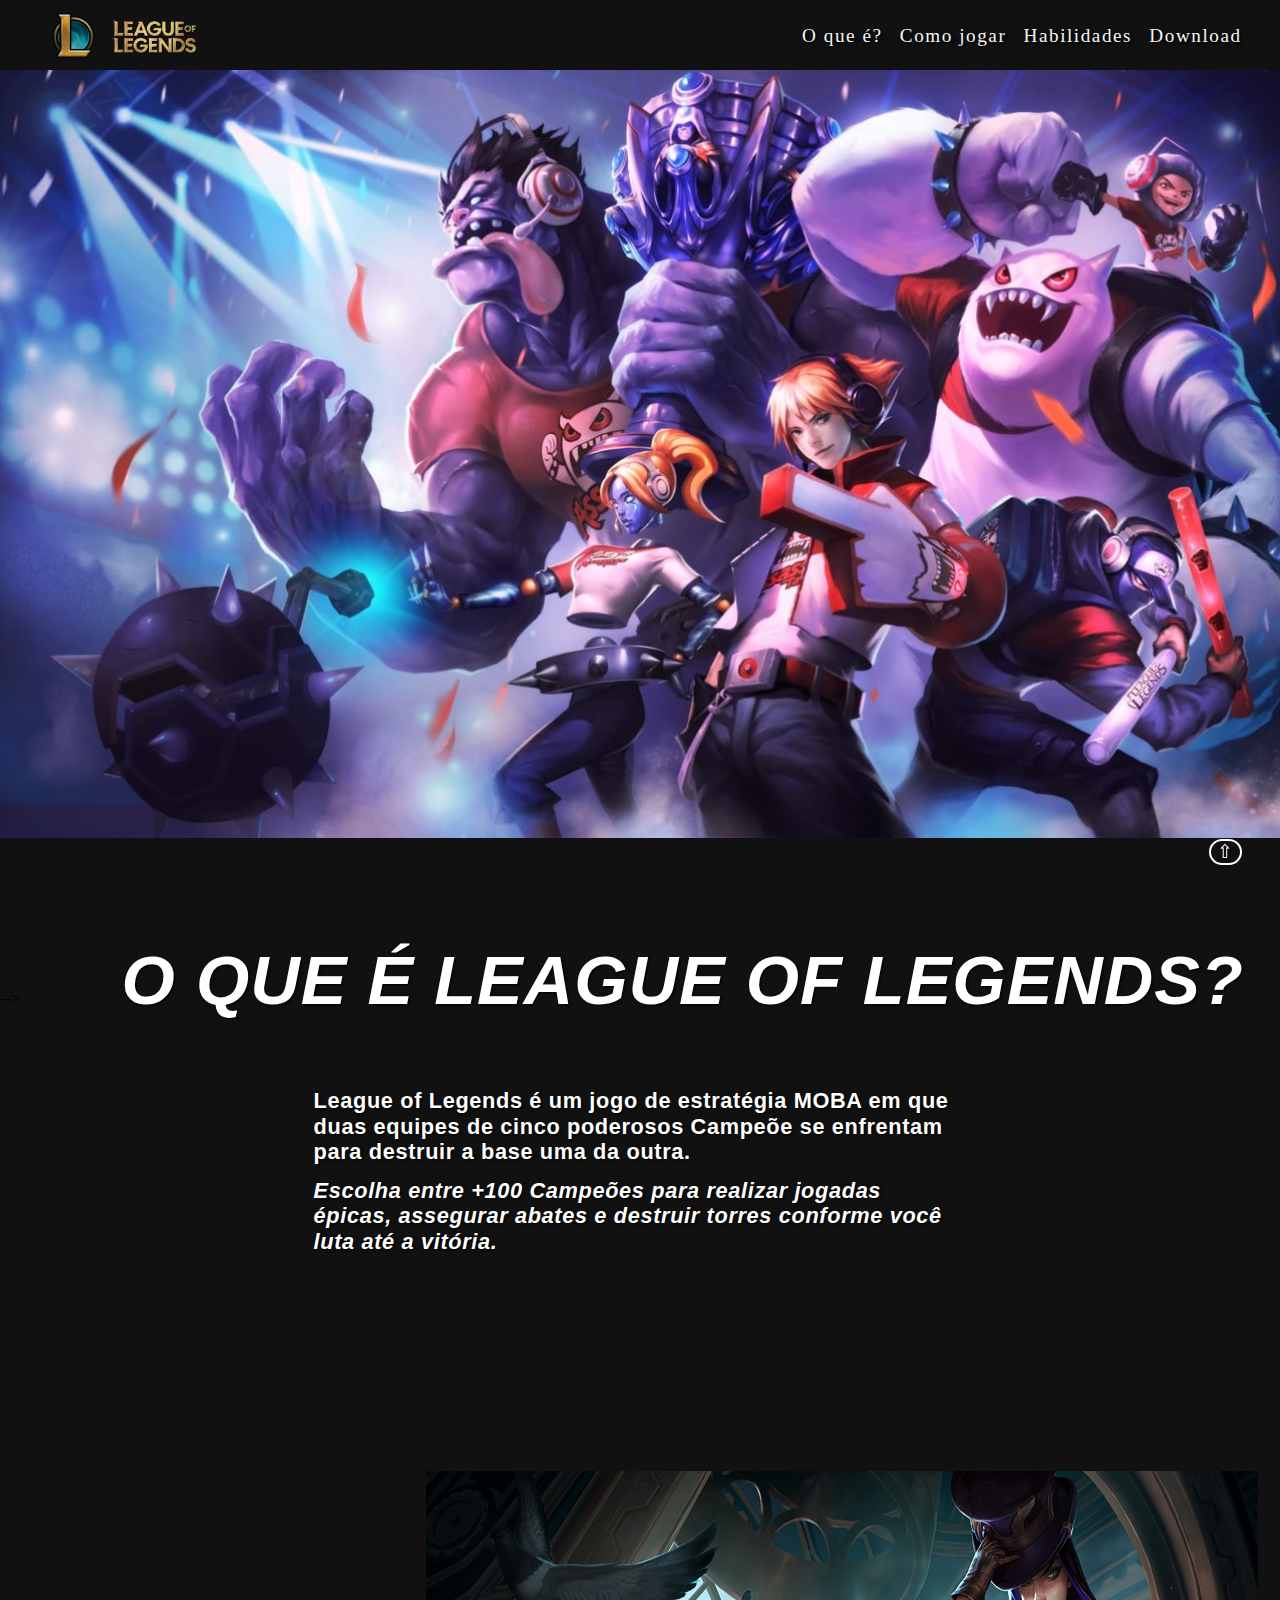
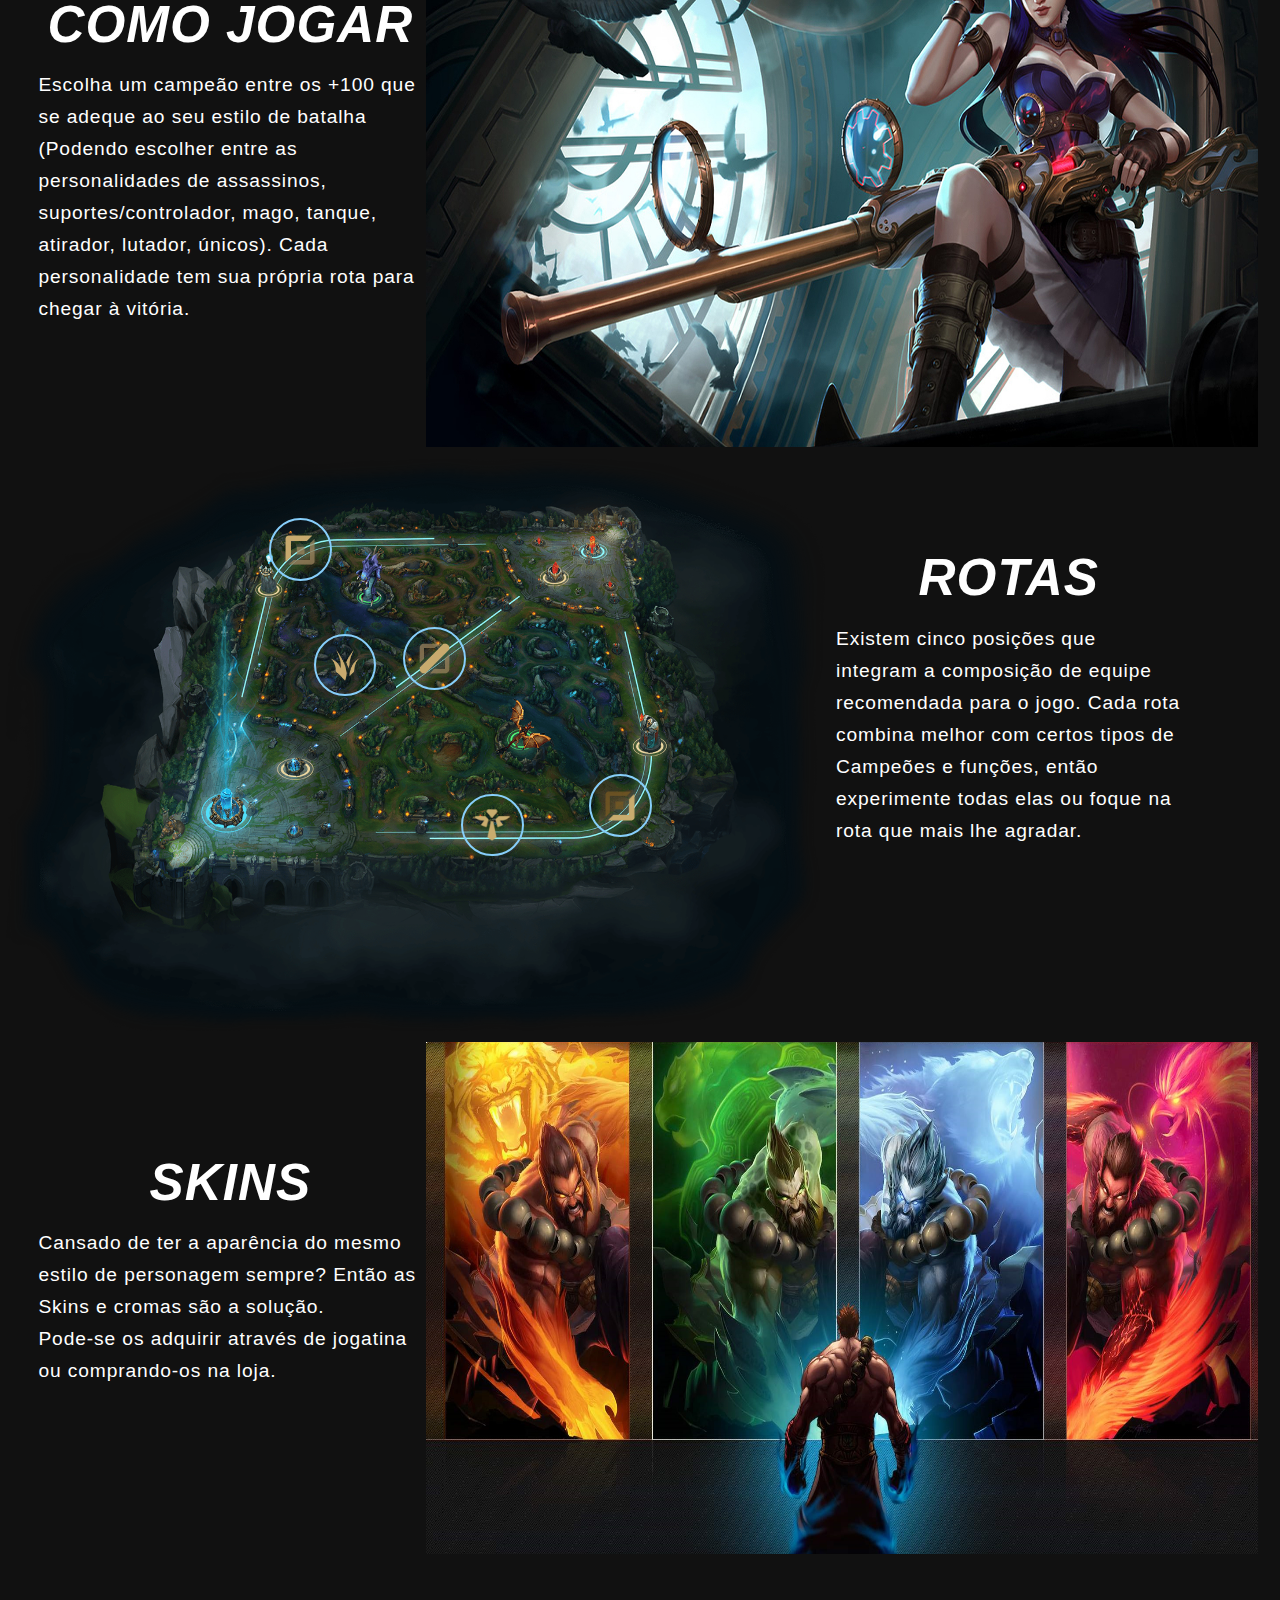
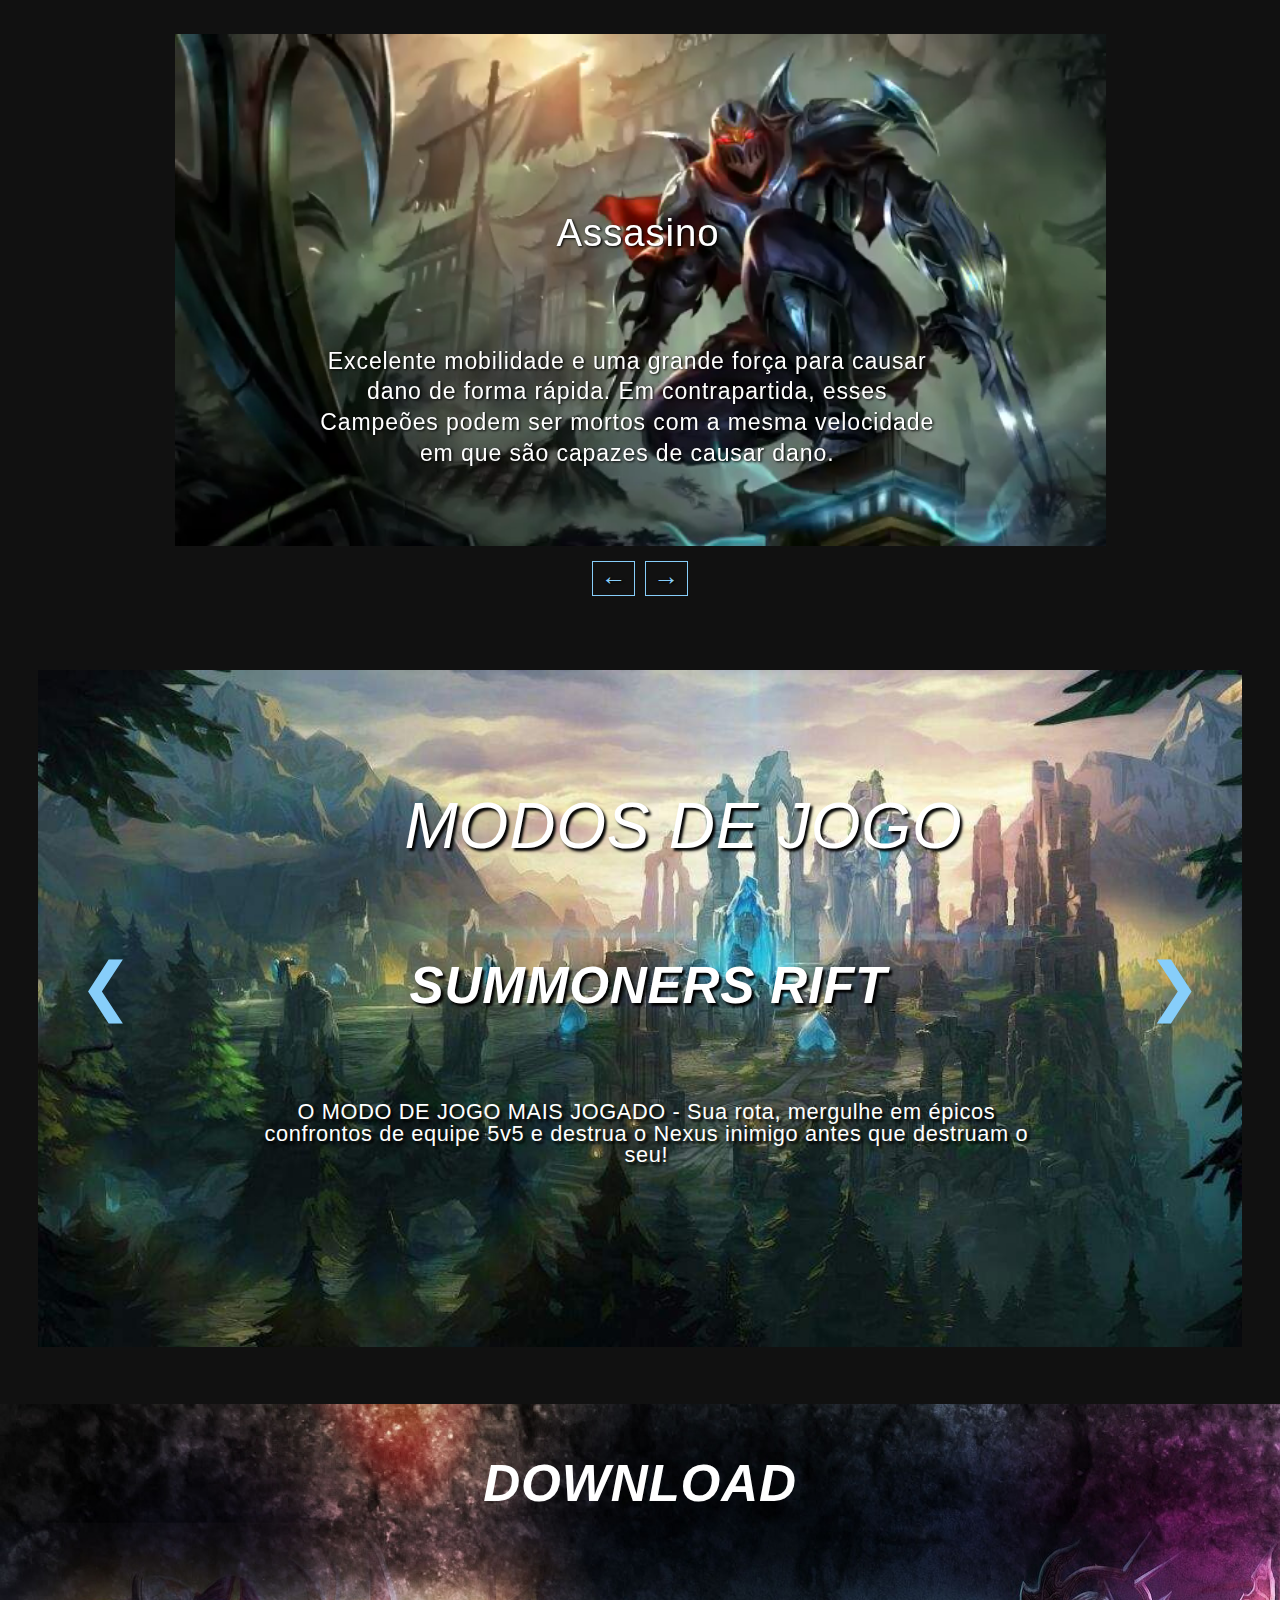
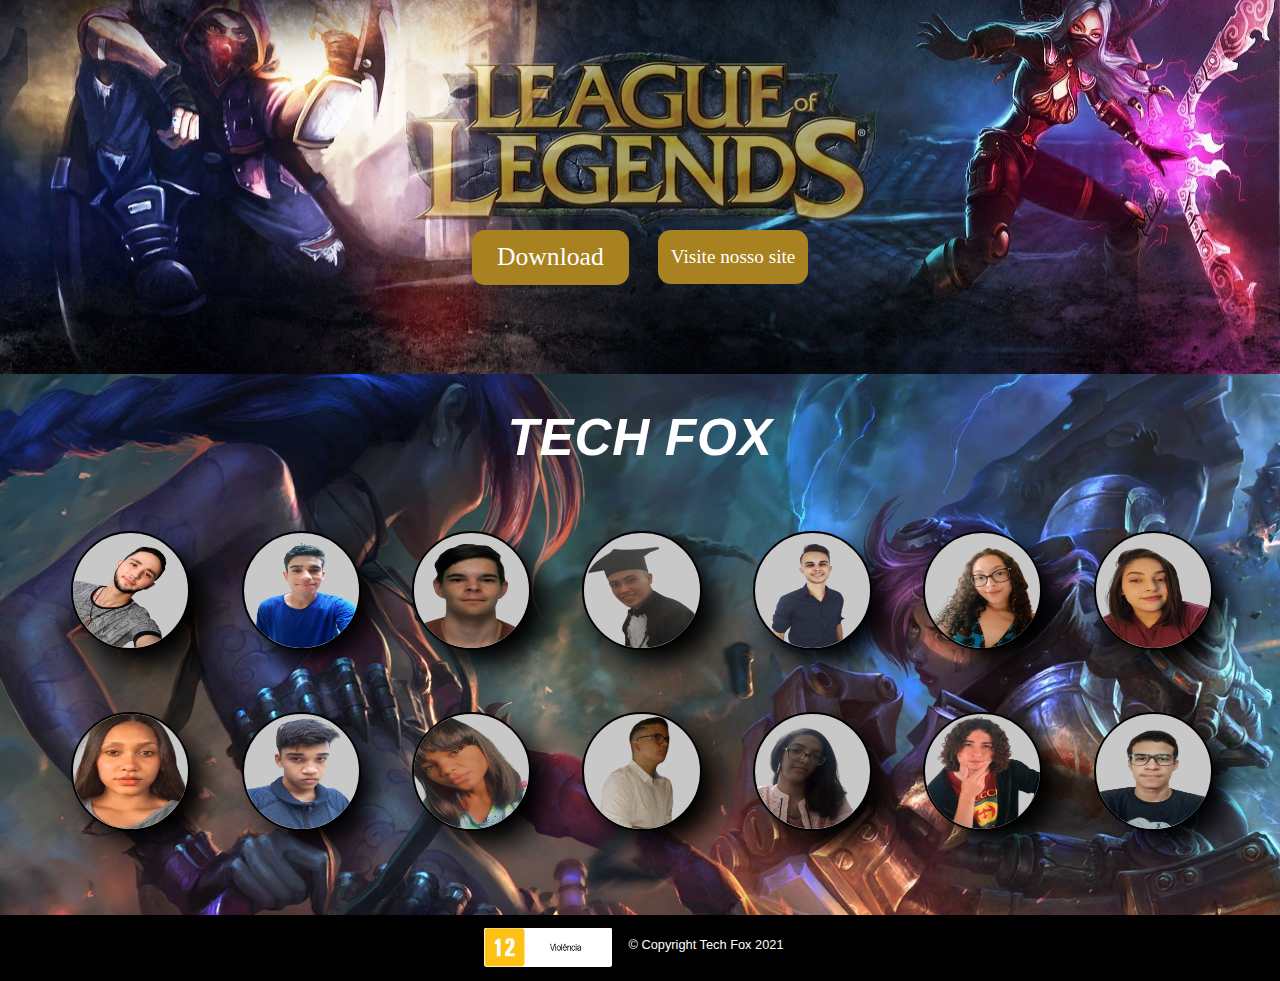
==== index.html @ 2f10bce8 "LP final" ====
<!DOCTYPE html>
<html lang="pt-Br">
<head>
    <meta charset="UTF-8">
    <meta http-equiv="X-UA-Compatible" content="IE=edge">
    <meta name="viewport" content="width=device-width, initial-scale=1.0">
    <link rel="stylesheet" type="text/css" href="css/reset.css">
    <link rel="stylesheet" type="text/css" href="css/cabecalho.css">
    <link rel="stylesheet" type="text/css" href="css/home.css">
    <link rel="stylesheet" type="text/css" href="css/oQue.css">
    <link rel="stylesheet" type="text/css" href="css/comoJogar.css">
    <link rel="stylesheet" type="text/css" href="css/download.css">
    <link rel="stylesheet" type="text/css" href="css/rodape.css">
    <link rel="stylesheet" type="text/css" href="css/modosJogo.css">
    <link rel="stylesheet" type="text/css" href="css/style.css">
    <link rel="icon" href="img/logo.jpg" type="image/x-icon"/>
    <title>Tech Fox</title>
</head>
<body><!---->
    <header>
        <div id="cabecalho">
            <div style="display: flex; align-items: center;">
                <img src="img/logo.jpg" alt="logo">
                <h1 id="logo"><img class="logoLOW" src="img/LOW.png"></h1>
            </div>
            <div class="menu-toggle">
                <div class="one"></div>
                <div class="two"></div>
                <div class="three"></div>
            </div>
            <ul class="home-menu">
                <li><a href="#home">⇧</a></li>
            </ul>   
            <nav class="barraNavegar">
                <ul>
                    <li><a href="#oQueE">O que é?</a></li>
                    <li><a href="#comoJogar">Como jogar</a></li>
                    <li><a href="#habilidades">Habilidades</a></li>
                    <li><a href="#download">Download</a></li>
                    
                </ul>
            </nav>
        </div>
    </header>
    <main>
        <section id="home">
            <img src="img/planodefundo.jpg" alt="imagem de fundo">
        </section> 
        <section id="oQueE">
          <!---->  <div>
                 <video autoplay="true" loop muted="muted" class="video">
                    <source src="video/video-fundo.mp4" type="video/mp4">
                </video>
            </div> -->
            <div class="sinopse">
                <h1>O que é League of Legends?</h1>
            <p>League of Legends é um jogo de estratégia MOBA em que duas equipes de cinco poderosos Campeõe se enfrentam para destruir a base uma da outra.</p>
            <p class="italico">Escolha entre  +100 Campeões para realizar jogadas épicas, assegurar abates e destruir torres conforme você luta até a vitória.</p>
            </div>
        </section>
        <section id="comoJogar">
            <div class="comoJogar">
                <h2 >Como Jogar</h2>
                <p>Escolha um campeão entre os +100 que se adeque ao seu estilo de batalha (Podendo escolher entre as personalidades de assassinos, 
                    suportes/controlador, mago, tanque, atirador, lutador, únicos). Cada personalidade tem sua própria rota para chegar à vitória.
                </p>
                
            </div>
            <img src="img/como-jogar.jpg" alt="imagem de como jogar" class="images-comoJogar">
            <div id="rotas">
                <img src="img/modos-de-jogo.png" alt="imagem dos modos de jogo" class="image-rota">
                <div class="rotas-conteudo">
                    <h2 class="rotas-titulo" style="padding: 1vw 0 0 0;">Rotas</h2>
                    <p class="rotas-texto">Existem cinco posições que integram a composição de equipe recomendada para o jogo. Cada rota combina melhor com certos 
                        tipos de Campeões e funções, então experimente todas elas ou foque na rota que mais lhe agradar.
                    </p>
                </div>
                
                <img src="img/rota-superior.png" alt="" class="rotas-troca" id="rota-superior" cliked>
                <img src="img/rota-inferior.png" alt="" class="rotas-troca" id="rota-inferior">
                <img src="img/rota-meio.png" alt="" class="rotas-troca" id="rota-meio">
                <img src="img/rota-suporte.png" alt="" class="rotas-troca" id="rota-suporte">
                <img src="img/rota-selva.png" alt="" class="rotas-troca" id="rota-selva">
            </div>
            <div id="skins-text" class="skins">
                <h2 style="padding: 0vw 0 0 0;">Skins</h2>
                <p>Cansado de ter a aparência do mesmo estilo de personagem sempre? Então as Skins e cromas são a solução.
                    <br>Pode-se os adquirir através de jogatina ou comprando-os na loja.</p>
            </div>
            <img src="img/skins.jpg" alt="Imagens de skins" class="images-skins">
        </section>
        <section id="habilidades">
            <video autoplay="true" loop src="video/assassino.mp4" muted="muted" id="video-classe" class="video-habilidades"></video>
            <div>
                <button class="button-habilidades" id="left arrow" >←</button> 
                <button class="button-habilidades" id="right arrow">→</button>
            </div>
            <h2 class="titulo-habilidades"></h2>
            <p class="texto"></p>
        </section> 
        <section id="modos-jogo">
            <div><img src="/img/summoners-rift.jpeg" alt="imagem fundo modos" class="imagens-modos"></div>

            <h2 class="titulo-modos">Modos de Jogo</h2>
            
            <h3  class="titulo-secundário" >SUMMONERS RIFT</h3>
            <p class="texto-modos">O MODO DE JOGO MAIS JOGADO - Sua rota, mergulhe em épicos confrontos de equipe 5v5 e destrua o Nexus inimigo antes que destruam o seu!</p>

            <button class="button-modos" id="left">❮</button> 
            <button class="button-modos" id="right">❯</button>
    

        </section>
        <section id="download">
                <h2 class="download-titulo">Download</h2>
                <a href="https://lol.secure.dyn.riotcdn.net/channels/public/x/installer/current/live.br.exe" download><input type="button" value="Download" class="botao-download"></a>
                <input type="button" value="Visite nosso site" class="botao-site" onclick="redirecionarParaTF()">
                <span class="span"></span>
                
        </section>
    </main>
    <footer>
        <div id="tech-fox">
            <h2 class="titulo-equipe">Tech Fox</h2>
            
            <div class="tooltip">
            	<img src="img/Anelmar.png" alt="Imagem do Anelmar" class="equipe">
  		<span class="tooltiptext">Anelmar Junior <br> <a class="LinkPerfil" target="_blank" href="https://www.linkedin.com/in/anelmar-junior-0770a4175"> Linkedin </a> </span>
	    </div>
            
            <div class="tooltip"> 
            	<img src="img/Augusto.png" alt="Imagem do Augusto" class="equipe">
  		<span class="tooltiptext">Augusto Santos <br> <a class="LinkPerfil" target="_blank" href="https://www.linkedin.com/in/augusto-santos-barbosa-maciel-599361225"> Linkedin </a> </span>
            </div>
      
            <div class="tooltip"> 
            	<img src="img/Diego.png" alt="Imagem do Diego" class="equipe">
  		        <span class="tooltiptext">Diego S. <br> <a class="LinkPerfil" target="_blank" href="https://www.linkedin.com/in/diego-s-1309161b4/"> Linkedin </a>
</span>
	    </div>      
      
            <div class="tooltip"> 
            	<img src="img/Gabriel-S.png" alt="Imagem do Gabriel S." class="equipe">
  		<span class="tooltiptext">Gabriel S. <br> <a class="LinkPerfil" target="_blank" href="https://www.linkedin.com/in/gabriel-santa-b%C3%A1rbara"> Linkedin </a>
</span>
	    </div>      
      
            <div class="tooltip"> 
            	<img src="img/Gabriel-Vanz.png" alt="Imagem do Gabriel Vanz" class="equipe">
  		<span class="tooltiptext">Gabriel Vanz <br> <a class="LinkPerfil" target="_blank" href="https://www.linkedin.com/in/gabrielvanz/"> Linkedin </a>
</span>
	    </div>      
      
            <div class="tooltip"> 
            	<img src="img/Gabriele.png" alt="Imagem da Gabriele" class="equipe">
  		<span class="tooltiptext">Gabriele Sá <br> <a class="LinkPerfil" target="_blank"  href="https://www.linkedin.com/in/gabriele-s%C3%A1"> Linkedin </a>
</span>
	    </div>      
      
            <div class="tooltip"> 
            	<img src="img/Giovanna.png" alt="Imagem da Giovana" class="equipe">
  		<span class="tooltiptext">Giovanna Alyssa <br> <a class="LinkPerfil" target="_blank"  href="https://www.linkedin.com/in/giovanna-alyssa-a12607179"> Linkedin </a>
</span>
	    </div>      
      
            <div class="tooltip"> 
            	<img src="img/Luiza.png" alt="Imagem da Luiza" class="equipe">
  		<span class="tooltiptext">Luiza Cardoso <br> <a class="LinkPerfil" target="_blank"  href="https://www.linkedin.com/in/luiza-cardoso-866336226"> Linkedin </a>
</span>
	    </div>      
                  
            <div class="tooltip"> 
            	<img src="img/Marllon.png" alt="Imagem do Marllon" class="equipe">
  		<span class="tooltiptext">Marllon Santos <br> <a class="LinkPerfil" target="_blank"  href="https://www.linkedin.com/mwlite/in/marllon-santos-328871220"> Linkedin </a>
</span>
	    </div>      
                              
            <div class="tooltip"> 
            	<img src="img/Stéfany.png" alt="Imagem da Stéfany" class="equipe">
  		<span class="tooltiptext">Stefany Jesus <br> <a class="LinkPerfil" target="_blank"  href="https://www.linkedin.com/in/stefany-jesus-858876185"> Linkedin </a>
</span>
	    </div>      
                  
            <div class="tooltip"> 
            	<img src="img/Tiago.png" alt="Imagem do Tiago" class="equipe">
  		<span class="tooltiptext">Tiago Henrick <br> <a class="LinkPerfil" target="_blank"  href="http://www.linkedin.com/in/thiago-silva-henrick"> Linkedin </a>
</span>
	    </div>      
                  
            <div class="tooltip"> 
            	<img src="img/Vitória.png" alt="Imagem da Vitória" class="equipe">
  		<span class="tooltiptext">Vitória Barbosa <br> <a class="LinkPerfil" target="_blank"  href="https://www.linkedin.com/in/vitoriabarbosaa"> Linkedin </a>
</span>
	    </div>      
                  
            <div class="tooltip"> 
            	<img src="img/Wendel.png" alt="Imagem do Wendel" class="equipe">
  		<span class="tooltiptext">Wendel Henrique <br> <a class="LinkPerfil" target="_blank"  href="https://www.linkedin.com/in/wendelhenriquewhp/"> Linkedin </a>
</span>
	    </div>      
                  
            <div class="tooltip"> 
            	<img src="img/Yuri.png" alt="Imagem do Yuri" class="equipe">
  		<span class="tooltiptext">Yuri Andre <br> <a class="LinkPerfil" target="_blank"  href="https://www.linkedin.com/in/yuriandrre"> Linkedin </a>
</span>
	    </div>      

        </div>     
        <div class="footer">
            <img src="img/idade-permitida.png" alt="classifição etária do jogo">
            <p class="copyright">&copy; Copyright Tech Fox 2021</p>
        </div>
    </footer>
    <script src="js/script.js"></script>
    <script src="js/menu.js"></script>
    <script src="js/rotas.js"></script>
    <script src="js/modos.js"></script>
    <script src="js/dowload.js"></script>
    <script src="js/scroll.js"></script> 
</body>
</html>
---- css/cabecalho.css ----
#cabecalho {
    background: #111111;
    opacity: 100%;
    width: 100%;
    height: 5.5vw;
    display: flex;
    align-items: center;
    justify-content: space-between;
    padding: 0em 4vw;
    position: fixed;
    z-index: 1000;
    font-family: 'Trebuchet MS', 'Lucida Sans Unicode', 'Lucida Grande', 'Lucida Sans', Arial, sans-serif;
}

img {
    width: 3.5vw;
}

#logo {
    margin-left: 1.1vw;
    font-size: 1vw;
    
}

.barraNavegar li {
    display: inline-block;
    height: 100%;
    margin: 0 1vw 0 0;
    text-shadow: black 0.15vw 0.15vw 0.25vw;
    position: relative;
    right: 6vw;
}

.barraNavegar a {
    font-family:fantasy;
    font-size: 1.5vw;
    letter-spacing: 0.12vw;
    text-decoration: none;
    color: whitesmoke;
    display: inline-block;
}

.barraNavegar a:hover {
    color: #444444; 
}
---- css/home.css ----
#home {
    width: 100%;
    height: 60vw;
    position: relative;
    padding: 5.5vw 0 0 0;
}

#home img {
    width: 100%;
    height: 100%;
    object-fit: cover;
}

.logoLOW {
    width: 7vw;
    margin: 8% 0 0 0%;
}

/*Botão de menu home para ir para o inicio da página*/

.home-menu {
    text-decoration: none;
    
    text-shadow: black 0.15vw 0.15vw 0.25vw;
    position: fixed;
    top: 93.5vh;
    right: 3vw;
    z-index: 1000;
    font-family:fantasy;
}

.home-menu a {
    font-family:fantasy;
    text-decoration: none;
    font-size: 1.5vw;
    color: #ffffff;
    border: 0.2vw solid white;
    padding: 0 0.5vw 0.1vw 0.5vw;
    border-radius: 30vw;
}

.home-menu a:hover {
    color: goldenrod;
    border-color: goldenrod;
}
---- css/oQue.css ----
#oQueE {
    width: 100%;
    height: 49.423vw;
    background: #111111;
}

#oQueE h1 {
    font-size: 5.35vw;
    letter-spacing: 0.08vw;
    font-family: 'Trebuchet MS', 'Lucida Sans Unicode', 'Lucida Grande', 'Lucida Sans', Arial, sans-serif;
    font-weight: 800;
    font-style: italic;
    text-transform: uppercase;
    color: #FFFFFF;
    text-shadow: 0.1vw 0.1vw 0.2vw black;
    opacity: 100%;
    position: absolute;
    top: 74vw;
    left: 9.5vw;
}

#oQueE p {
    font-family: Spiegel, "Arial Narrow", Arial, sans-serif;
    font-size: 1.7vw;
    width: 50%;
    margin:0% auto 0% auto;
    opacity: 100%;
    font-weight: 800;
    letter-spacing: 0.05vw;
    text-size-adjust: 100%;
    color: #FFFFFF;
    line-height: 2vw;
    position: absolute;
    top: 85vw;
    left: 24.5vw;
}

#oQueE .italico {
    font-style: italic;
    position: absolute;
    top: 92vw;
    left: 24.5vw;
}

.video {
    width: 100%;
    height: 100%;
    object-fit: cover;
    opacity: 80%;
    
}

.sinopse {
    text-shadow: black 0.1vw 0.1vw 0.2vw;
}
---- css/comoJogar.css ----
#comoJogar {
    background-color: #111111;
    width: 100%;
    height: 100%;
    color:white;
    
}

#comoJogar .comoJogar {
    width: 30%;
    display: inline-block;
    vertical-align: top;
    margin: 10vw 0vw 0 3vw;
}

#comoJogar h2 {
    font-size: 4vw;
    text-align: center;
    font-weight: 800;
    letter-spacing: 0.08vw;
    font-family: 'Trebuchet MS', 'Lucida Sans Unicode', 'Lucida Grande', 'Lucida Sans', Arial, sans-serif;
    font-style: italic;
    text-transform: uppercase;
}

#comoJogar p {
    font-size: 1.5vw;
    padding: 1.5vw 0 0 0;
    line-height: 2.5vw;
    font-family: Spiegel, "Arial Narrow", Arial, sans-serif;
    font-weight: 500;
    letter-spacing: 0.07vw;
}

.images-comoJogar {
    width: 65%;
    height: 45vw;
    display: inline-block;
}

#comoJogar .skins {
    width: 30%;
    display: inline-block;
    vertical-align: top;
    margin: 9vw 0vw 0 3vw;
}

.images-skins {
    width: 65%;
    height: 40vw;
    display: inline-block;
    margin: 0 0 5vw 0;
}
/*Rotas*/
#rotas .rotas-conteudo {
    width:27vw;
    display: inline-block;
    vertical-align: top;
    margin: 7vw 0vw 0 0vw;
}

#rotas h2 {
    font-size: 4vw;
    text-align: center;
    font-weight: 800;
    letter-spacing: 0.08vw;
    font-family: 'Trebuchet MS', 'Lucida Sans Unicode', 'Lucida Grande', 'Lucida Sans', Arial, sans-serif;
    font-style: italic;
    text-transform: uppercase;
    
}

#rotas p {
    font-size: 1.5vw;
    padding: 1.5vw 0 0 0;
    line-height: 2.5vw;
    font-family: Spiegel, "Arial Narrow", Arial, sans-serif;
    font-weight: 500;
    letter-spacing: 0.07vw;
    
}

#rotas img {
    width: 65vw;
    height: 46vw;
}

#rotas .rotas-troca {
    width: 3vw;
    height: 3vw;
    border: 0.2vw solid lightskyblue;
    border-radius: 5vw;
    padding: 0.8vw;
    background-color: transparent;
}

#rota-superior.on, 
#rota-inferior.on, 
#rota-meio.on, 
#rota-suporte.on, 
#rota-selva.on {
    transform: scale(1.35);
    transition-duration: 1s;
}


#rota-superior  {
    position: absolute;
    top:165.5vw;
    left: 21vw;
}

#rota-inferior  {
    position: absolute;
    top:185.5vw;
    left: 46vw;
}

#rota-meio  {
    position: absolute;
    top:174vw;
    left: 31.5vw;
}

#rota-suporte  {
    position: absolute;
    top:187vw;
    left: 36vw;
}

#rota-selva  {
    position: absolute;
    top:174.5vw;
    left: 24.5vw;
}



/*Habilidades de cada classe*/
#habilidades {
    background: #111111;
    color: #FFFFFF;
    text-align: center;
    font-family: 'Trebuchet MS', 'Lucida Sans Unicode', 'Lucida Grande', 'Lucida Sans', Arial, sans-serif;
    
}

.habilidades-titulo {
    text-align: center;
    font-size: 4vw;
    padding: 0vw 0 0vw 0;
    letter-spacing: 0.08vw;
    font-family: 'Trebuchet MS', 'Lucida Sans Unicode', 'Lucida Grande', 'Lucida Sans', Arial, sans-serif;
    font-weight: 800;
    font-style: italic;
    text-transform: uppercase;
}

.video-habilidades {
    width: 100%;
    height: 40vw;
    opacity: 100%;
    margin: 1vw auto;
}

.button-habilidades {
    background-color: transparent;
    color: lightskyblue;
    font-size: 2vw;
    text-shadow: 0.1vw 0.1vw 0.2vw black;
    border: 0.1vw solid lightskyblue;
    margin: 0 0.2vw;
    padding: 0 0.6vw 0.3vw 0.6vw;
}

.button-habilidades:hover {
    color: goldenrod;
    transform: scale(1.1)
}

.titulo-habilidades {
    position: absolute;
    top: 265vw;
    left: 22.35vw;
    width: 55%;
    font-size: 3vw;
    padding: 2vw 0 0 0;
    line-height: 2.4vw;
    font-family: Spiegel, "Arial Narrow", Arial, sans-serif;
    text-shadow: 0.1vw 0.1vw 0.2vw black;
    font-weight: 500;
    letter-spacing: 0.07vw;
}

.texto {
    position: absolute;
    top: 275vw;
    left: 24vw;
    width: 50%;
    font-size: 1.8vw;
    padding: 2vw 0 0 0;
    line-height: 2.4vw;
    font-family: Spiegel, "Arial Narrow", Arial, sans-serif;
    text-shadow: 0.1vw 0.1vw 0.2vw black;
    font-weight: 500;
    letter-spacing: 0.07vw;
}
---- css/download.css ----
/*Titulo, fundo e botão de download*/
#download {
    background-image: url(/img/download-fudo.jpeg);
    background-repeat: no-repeat;
    background-size: 100%;
    height: 42vw;
    text-align: center;
    padding: 1rem;  
    color: #FFFFFF;
}

.download-titulo {
    font-size: 4vw;
    text-align: center;
    font-weight: 800;
    letter-spacing: 0.05rem;
    font-family: 'Trebuchet MS', 'Lucida Sans Unicode', 'Lucida Grande', 'Lucida Sans', Arial, sans-serif;
    font-style: italic;
    text-transform: uppercase;
    top: 3vw;
    position: relative;
}

.botao-download, .botao-site {
    background: rgb(168, 130, 32);
    padding: 1% 2%;
    margin: 0 1vw;
    color: #FFFFFF;
    font-size: 2vw ;
    font-family: fantasy;
    border: 0rem solid #ffffff;
    border-radius: 1vw;
    cursor: pointer;
    position: relative;
    top: 28vw;
}

.botao-site {
    font-size: 1.5vw;
    padding: 1.304% 1%;
    top: 27.85vw;
}
.botao-download:hover,.botao-site:hover {
    color: #222222;
}

.span {
    display: block;
    position: relative;
    top: 29vw;
    font-size: 1.5vw;
    font-family: 'Trebuchet MS', 'Lucida Sans Unicode', 'Lucida Grande', 'Lucida Sans', Arial, sans-serif;
    font-style: italic;
}
.span-site {
    position: relative;
    top: 29vw;
    font-size: 1.5vw;
}
---- css/rodape.css ----
footer {
    width: 100%;
    height: 100%;
    background: #000000;
}

#tech-fox {
    background-image: url(/img/fundo-footer.jpg);
    background-repeat: no-repeat;
    background-size: 100%;
    width: 100%;
    height: 100%;
    padding: 0 0 5vw 0;
    text-align: center;
}

.titulo-equipe {
    font-size: 4vw;
    padding: 3vw 0 2vw;
    color: #FFFFFF;
    font-weight: 800;
    letter-spacing: 0.05rem;
    font-family: 'Trebuchet MS', 'Lucida Sans Unicode', 'Lucida Grande', 'Lucida Sans', Arial, sans-serif;
    font-style: italic;
    text-transform: uppercase;

}

.equipe {
    width: 9vw;
    height: 9vw;
    margin: 1.3vw 0vw;
    display: inline-block;
    border: 2px solid black;
    box-shadow: 1.2vw 1.2vw 2vw black;
    border-radius: 50%;
    background-color: rgb(200, 200, 200);
    -webkit-transition: all 0.4s ease-in;
}
.equipe:hover {
	-webkit-transform: scale(1.5);
}
.footer {
    text-align: center;
    padding: 1vw 0 0.8vw 0;
}

.footer img {
    text-align: justify;
    display: inline-block;
    width: 10vw;
}
.copyright {
    text-align: center;
    font-size: 1vw;
    margin: 0.9vw 1vw;
    color: #FFFFFF;
    display: inline-block;
    vertical-align: top;
    font-family: 'Trebuchet MS', 'Lucida Sans Unicode', 'Lucida Grande', 'Lucida Sans', Arial, sans-serif;
}

/*ToolTip das imagens dos integrantes do grupo*/
.tooltip {
  position: relative;
  display: inline-block;
  border-bottom: 0.1vw dotted black;
  width: 9vw;
  height: 9vw;
  border-radius: 50%;
  margin: 2vw;

}

.tooltip .tooltiptext {
    visibility: hidden;
    width: 12vw;
    background-color: rgb(2, 2, 2, 70%);
    color: rgb(255, 255, 255);
    text-align: center;
    border-radius: 0.6vw;
    padding: 1vw 0;
    font-size: 1.4vw;
    font-family: 'Trebuchet MS', 'Lucida Sans Unicode', 'Lucida Grande', 'Lucida Sans', Arial, sans-serif;
    /* Position the tooltip */
    position: absolute;
    z-index: 1;
    /*POsição teste*/
    width: 12vw;
    top: 100%;
    left: 50%;
    margin-left: -8vw; 
}

.tooltip:hover .tooltiptext {
  visibility: visible;
  text-align: center;
    width: 12vw;
  height: 2.5vw;
  padding: 1.5vw;
}

.LinkPerfil{
    padding: 1vw 0vw;
    color: rgb(255, 255, 255);
}
.LinkPerfil:hover{
	color: rgb(200, 200, 200);
}
---- css/modosJogo.css ----
#modos-jogo {
    text-align: center;
    padding: 3vw;
    background-color: #111111;
    color: #ffffff;
    height: 100%;
}

.titulo-modos {
    display: inline-block;
    text-align: center;
    font-size: 5vw;
    letter-spacing: 0.05rem;
    font-family: 'Trebuchet MS', 'Lucida Sans Unicode', 'Lucida Grande', 'Lucida Sans', Arial, sans-serif;
    font-style: italic;
    text-transform: uppercase;
    position: absolute;
    top: 312vw;
    left: 31.6vw;
    text-shadow: 0.2vw 0.2vw 0.2vw black;
    z-index: 10;
}

.titulo-secundário {
    text-align: center;
    font-size: 4vw;
    margin: 1vw 0;
    position: absolute ;
    letter-spacing: 0.05rem;
    font-weight: 800;
    font-family: 'Trebuchet MS', 'Lucida Sans Unicode', 'Lucida Grande', 'Lucida Sans', Arial, sans-serif;
    font-style: italic;
    text-transform: uppercase;
    top:324vw;
    left: 32%;
    text-shadow: 0.2vw 0.2vw 0.2vw black;
}

.texto-modos {
    text-align: center;
    font-size: 1.7vw;
    font-weight: 500;
    letter-spacing: 0.04rem;
    font-family: Spiegel, "Arial Narrow", Arial, sans-serif;
    margin: 2vw auto 2vw auto;
    width: 60%;
    position: absolute;
    top:334vw;
    left: 20.5%;
    text-shadow: 0.2vw 0.2vw 0.2vw black;
    

}

.corpo{
    overflow: hidden;
}

.imagens-modos {
    width: 100%;
    margin-top: 4vw;
    position: relative;
    top: -1.2vw;
}

.button-modos{
    padding: 0vw 1vw;
    font-size: 5vw;
    height: 4vw;
    background: transparent;
    border: 0.2vw solid transparent;
    color: lightskyblue;
    opacity: 100%;
}

#left{
   position: absolute;
   top: 324vw;
   left: 5vw;
   
}

#right{
    position: absolute;
    top:324vw ;
    right: 5vw;
    
}
---- css/style.css ----
@media (max-width: 550px) {
    .barraNavegar {
       display: none;
   }

   .one,
   .two,
   .three {
       background-color: #ffffff;
       height: 0.5vw;
       width: 100%;
       margin: 0.8vw auto;
       border-radius: 1vw;

       transition-duration: 0.3s;
   }

   .menu-toggle {
        width: 4vw;
        height: 4.7vw;
        margin-right: 8vw;
   }

   .barraNavegar.on {
       display: block;
       text-align: center;
       position: absolute;
       top: 5.5vw;
       right: 0;

       width: 20vw;
       height: 16vw;

       z-index: 1001;

       background-color: #111111;
   }

   .barraNavegar.on  li {
       position: relative;
       right: 3.3vw;
       top: 1vw;
       display: block;
       line-height: 3vw;
    }

    .barraNavegar.on .barraNavegar a {
        transition-duration: 0.5s;
    }

    .inputs input {
        transform: scale(0.7);
        top: 0.7vw;
    }
}
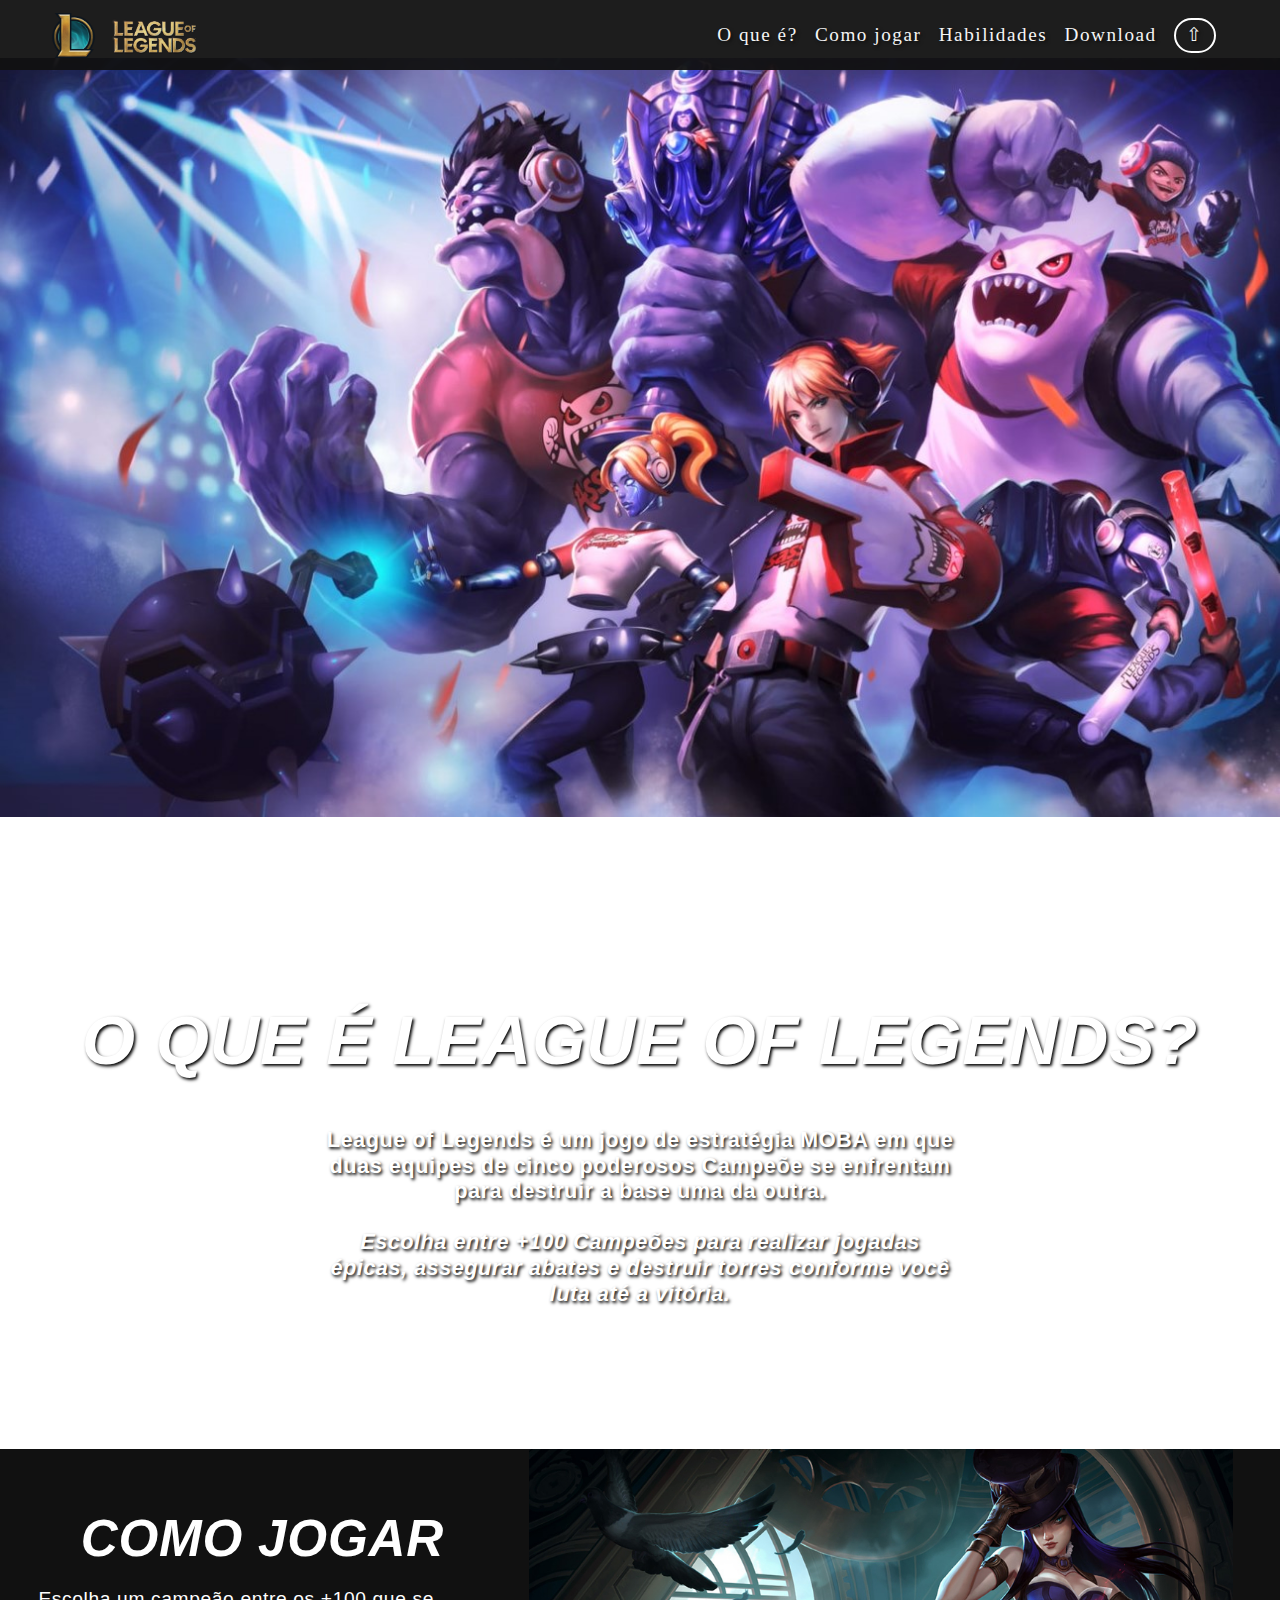
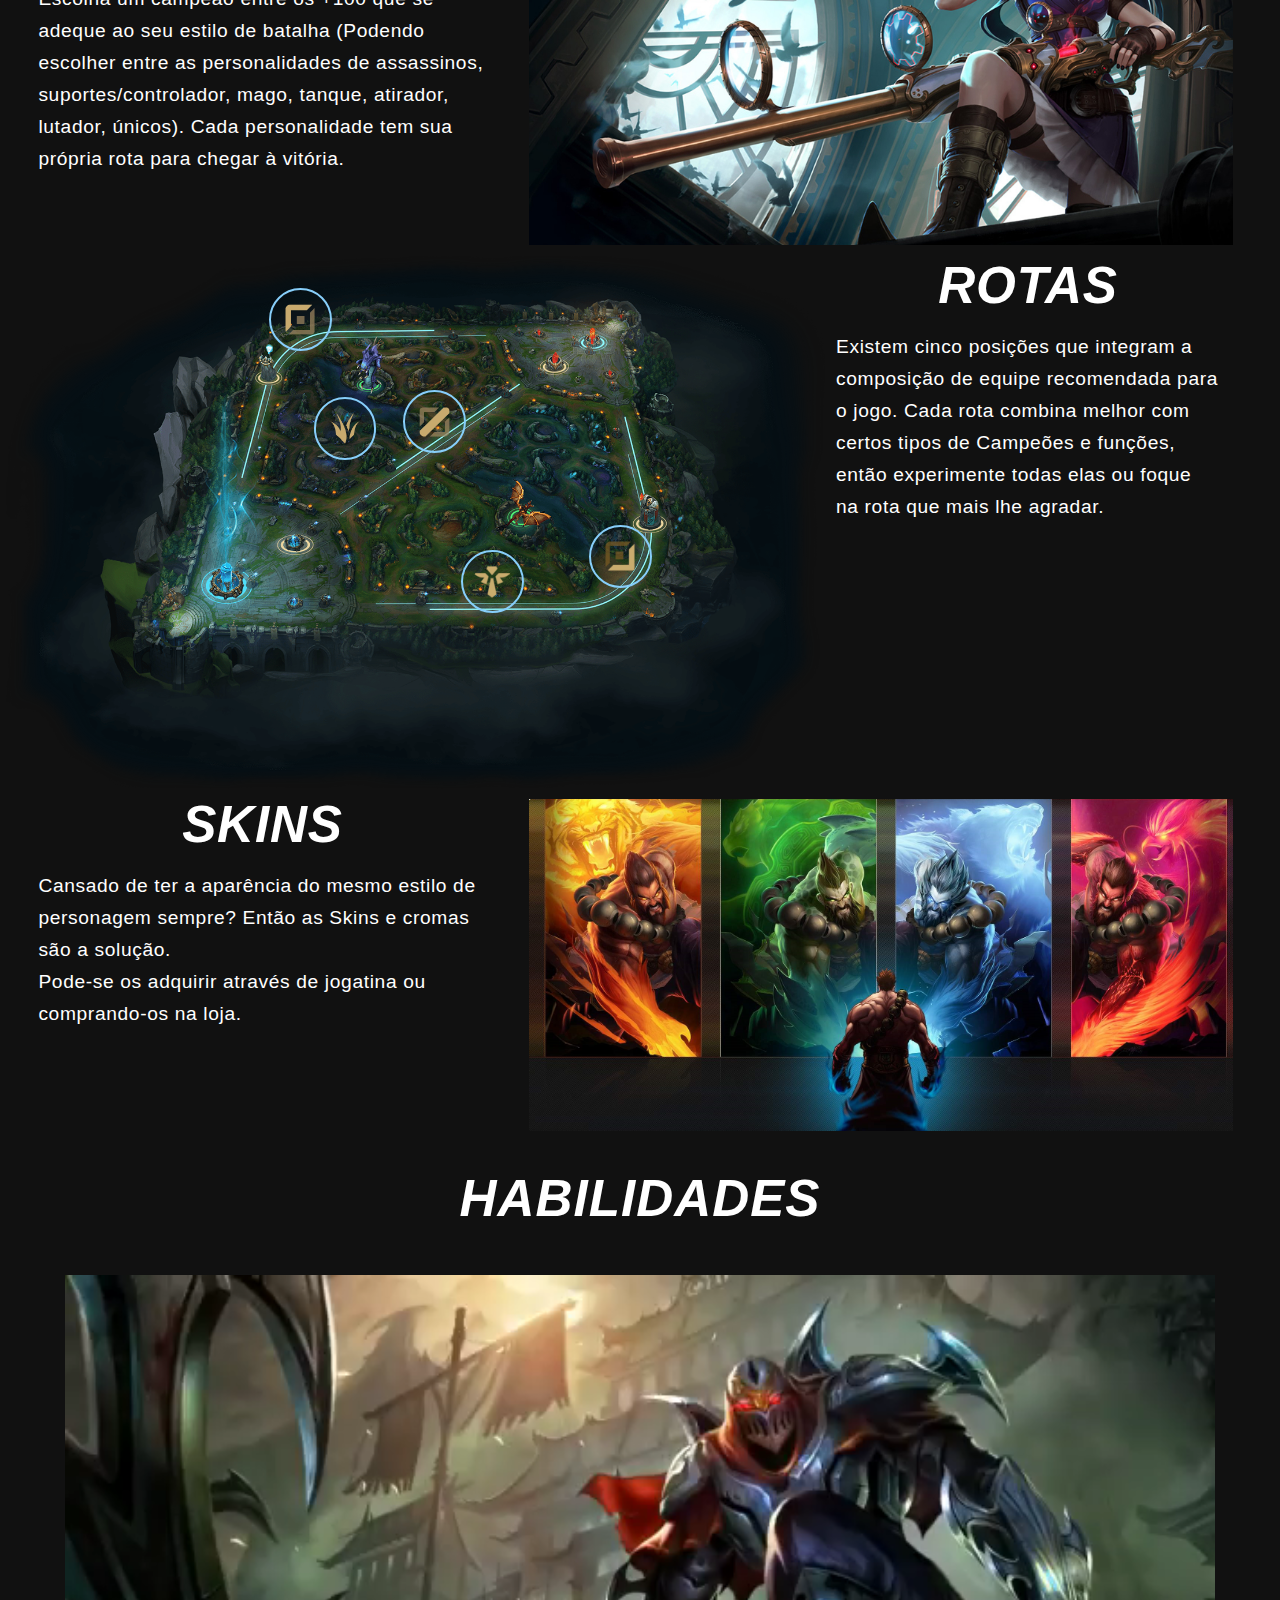
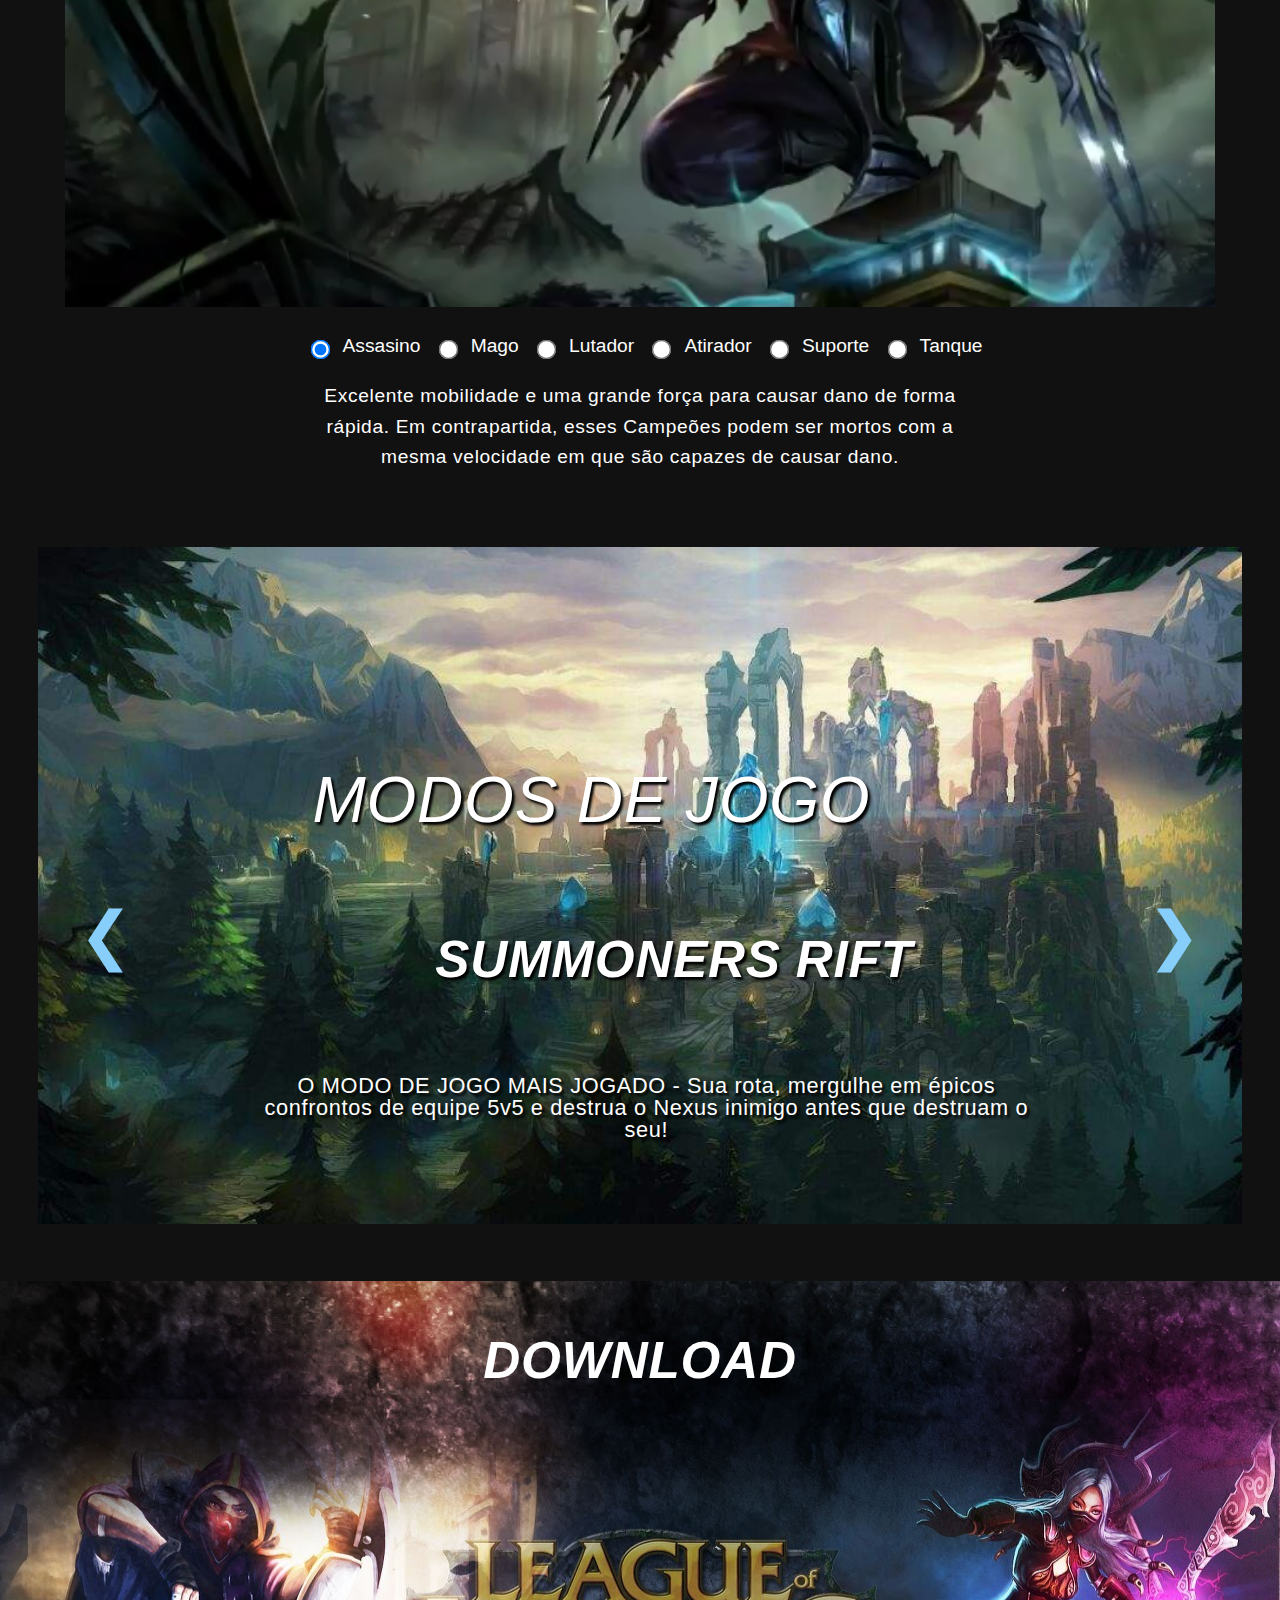
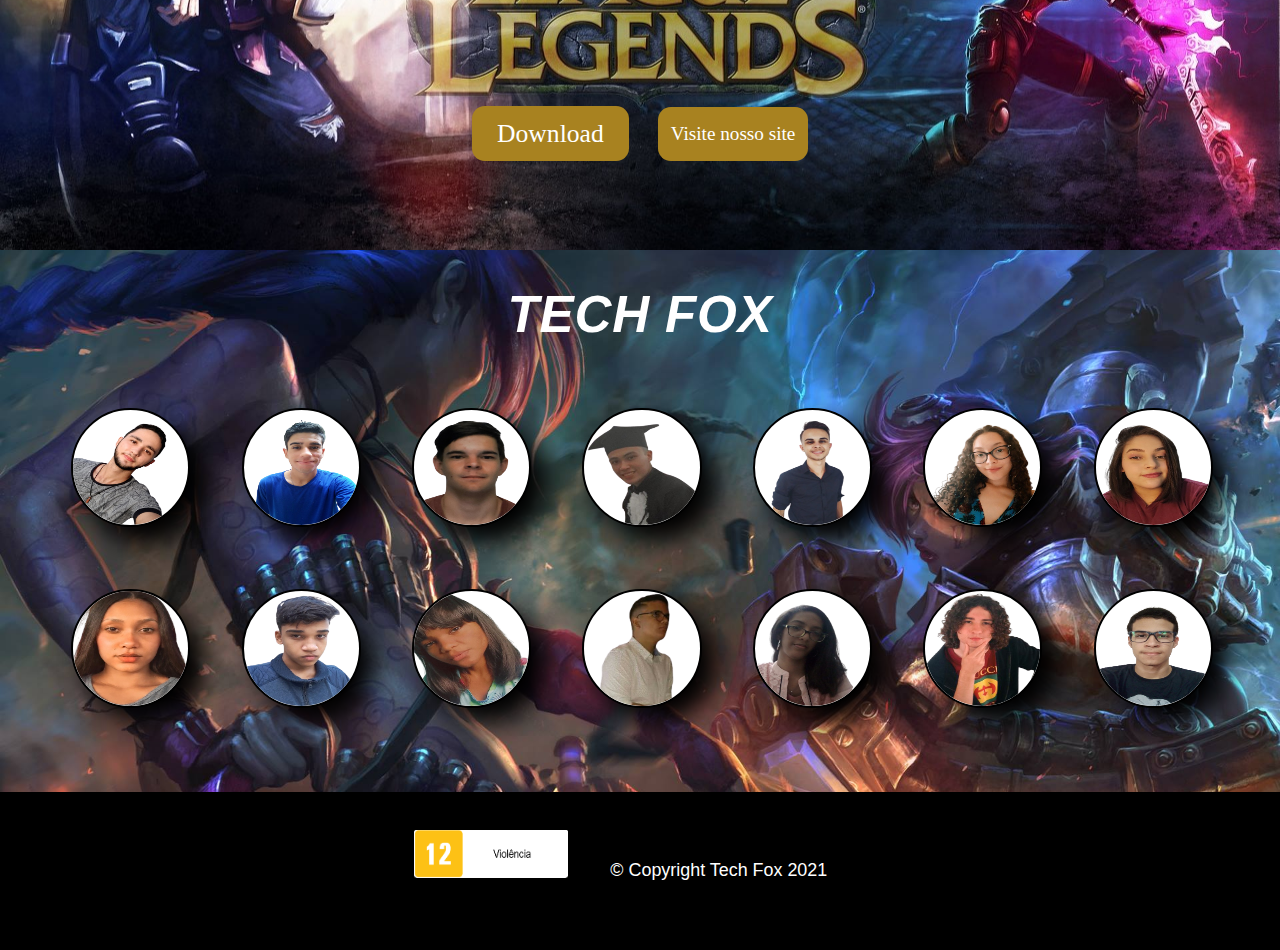
==== commit a00464a2: "Adição JS para a diminuição do menu" ====
--- a/index.html
+++ b/index.html
@@ -1,5 +1,5 @@
 <!DOCTYPE html>
-<html lang="pt-Br">
+<html lang="en">
 <head>
     <meta charset="UTF-8">
     <meta http-equiv="X-UA-Compatible" content="IE=edge">
@@ -28,30 +28,27 @@
                 <div class="two"></div>
                 <div class="three"></div>
             </div>
-            <ul class="home-menu">
-                <li><a href="#home">⇧</a></li>
-            </ul>   
             <nav class="barraNavegar">
                 <ul>
                     <li><a href="#oQueE">O que é?</a></li>
                     <li><a href="#comoJogar">Como jogar</a></li>
                     <li><a href="#habilidades">Habilidades</a></li>
                     <li><a href="#download">Download</a></li>
-                    
+                    <li><a href="#home" class="home-menu">⇧</a></li>
                 </ul>
             </nav>
         </div>
     </header>
-    <main>
+    <main>   
         <section id="home">
             <img src="img/planodefundo.jpg" alt="imagem de fundo">
         </section> 
         <section id="oQueE">
-          <!---->  <div>
+            <div>
                  <video autoplay="true" loop muted="muted" class="video">
                     <source src="video/video-fundo.mp4" type="video/mp4">
                 </video>
-            </div> -->
+            </div>
             <div class="sinopse">
                 <h1>O que é League of Legends?</h1>
             <p>League of Legends é um jogo de estratégia MOBA em que duas equipes de cinco poderosos Campeõe se enfrentam para destruir a base uma da outra.</p>
@@ -60,13 +57,13 @@
         </section>
         <section id="comoJogar">
             <div class="comoJogar">
-                <h2 >Como Jogar</h2>
+                <h2 style="padding: 5vw 0 0 0;">Como Jogar</h2>
                 <p>Escolha um campeão entre os +100 que se adeque ao seu estilo de batalha (Podendo escolher entre as personalidades de assassinos, 
                     suportes/controlador, mago, tanque, atirador, lutador, únicos). Cada personalidade tem sua própria rota para chegar à vitória.
                 </p>
                 
             </div>
-            <img src="img/como-jogar.jpg" alt="imagem de como jogar" class="images-comoJogar">
+            <img src="img/como-jogar.jpg" alt="imagem de como jogar">
             <div id="rotas">
                 <img src="img/modos-de-jogo.png" alt="imagem dos modos de jogo" class="image-rota">
                 <div class="rotas-conteudo">
@@ -82,20 +79,35 @@
                 <img src="img/rota-suporte.png" alt="" class="rotas-troca" id="rota-suporte">
                 <img src="img/rota-selva.png" alt="" class="rotas-troca" id="rota-selva">
             </div>
-            <div id="skins-text" class="skins">
+            <div id="skins-text" class="comoJogar">
                 <h2 style="padding: 0vw 0 0 0;">Skins</h2>
                 <p>Cansado de ter a aparência do mesmo estilo de personagem sempre? Então as Skins e cromas são a solução.
                     <br>Pode-se os adquirir através de jogatina ou comprando-os na loja.</p>
             </div>
-            <img src="img/skins.jpg" alt="Imagens de skins" class="images-skins">
+            <img src="img/skins.jpg" alt="Imagens de skins">
         </section>
         <section id="habilidades">
+            <h2 class="habilidades-titulo">Habilidades</h2>
             <video autoplay="true" loop src="video/assassino.mp4" muted="muted" id="video-classe" class="video-habilidades"></video>
-            <div>
-                <button class="button-habilidades" id="left arrow" >←</button> 
-                <button class="button-habilidades" id="right arrow">→</button>
-            </div>
-            <h2 class="titulo-habilidades"></h2>
+            <div class="inputs">
+                <label for="classe-assasino"><input type="radio" name="classes" value="assassino"
+                id="classe-assasino" checked>Assasino</label>
+
+                <label for="classe-mago"><input type="radio" name="classes" value="mago"
+                id="classe-mago">Mago</label>
+                
+                <label for="classe-lutador"><input type="radio" name="classes" value="lutador"
+                id="classe-lutador">Lutador</label>
+                
+                <label for="classe-atirador"><input type="radio" name="classes" value="atirador"
+                id="classe-atirador">Atirador</label>
+
+                <label for="classe-suporte"><input type="radio" name="classes" value="suporte"
+                id="classe-suporte">Suporte</label>
+
+                <label for="classe-tanque"><input type="radio" name="classes" value="tanque"
+                id="classe-tanque">Tanque</label>
+            </div>
             <p class="texto"></p>
         </section> 
         <section id="modos-jogo">
@@ -113,7 +125,7 @@
         </section>
         <section id="download">
                 <h2 class="download-titulo">Download</h2>
-                <a href="https://lol.secure.dyn.riotcdn.net/channels/public/x/installer/current/live.br.exe" download><input type="button" value="Download" class="botao-download"></a>
+                <input type="button" value="Download" class="botao-download">
                 <input type="button" value="Visite nosso site" class="botao-site" onclick="redirecionarParaTF()">
                 <span class="span"></span>
                 
@@ -125,83 +137,83 @@
             
             <div class="tooltip">
             	<img src="img/Anelmar.png" alt="Imagem do Anelmar" class="equipe">
-  		<span class="tooltiptext">Anelmar Junior <br> <a class="LinkPerfil" target="_blank" href="https://www.linkedin.com/in/anelmar-junior-0770a4175"> Linkedin </a> </span>
+  		<span class="tooltiptext">Anelmar Junior <br> <a class="LinkPerfil" href="https://www.linkedin.com/in/anelmar-junior-0770a4175"> Linkedin </a> </span>
 	    </div>
             
             <div class="tooltip"> 
             	<img src="img/Augusto.png" alt="Imagem do Augusto" class="equipe">
-  		<span class="tooltiptext">Augusto Santos <br> <a class="LinkPerfil" target="_blank" href="https://www.linkedin.com/in/augusto-santos-barbosa-maciel-599361225"> Linkedin </a> </span>
+  		<span class="tooltiptext">Augusto Santos <br> <a class="LinkPerfil" href="https://www.linkedin.com/in/augusto-santos-barbosa-maciel-599361225"> Linkedin </a> </span>
             </div>
       
             <div class="tooltip"> 
             	<img src="img/Diego.png" alt="Imagem do Diego" class="equipe">
-  		        <span class="tooltiptext">Diego S. <br> <a class="LinkPerfil" target="_blank" href="https://www.linkedin.com/in/diego-s-1309161b4/"> Linkedin </a>
+  		        <span class="tooltiptext">Diego S. <br> <a class="LinkPerfil" href="https://www.linkedin.com/in/diego-s-1309161b4"> Linkedin </a>
 </span>
 	    </div>      
       
             <div class="tooltip"> 
             	<img src="img/Gabriel-S.png" alt="Imagem do Gabriel S." class="equipe">
-  		<span class="tooltiptext">Gabriel S. <br> <a class="LinkPerfil" target="_blank" href="https://www.linkedin.com/in/gabriel-santa-b%C3%A1rbara"> Linkedin </a>
+  		<span class="tooltiptext">Gabriel Santa Bárbara <br> <a class="LinkPerfil" href="https://www.linkedin.com/in/gabriel-santa-b%C3%A1rbara"> Linkedin </a>
 </span>
 	    </div>      
       
             <div class="tooltip"> 
             	<img src="img/Gabriel-Vanz.png" alt="Imagem do Gabriel Vanz" class="equipe">
-  		<span class="tooltiptext">Gabriel Vanz <br> <a class="LinkPerfil" target="_blank" href="https://www.linkedin.com/in/gabrielvanz/"> Linkedin </a>
+  		<span class="tooltiptext">Gabriel Vanz <br> <a class="LinkPerfil" href="https://www.linkedin.com/in/gabrielvanz/"> Linkedin </a>
 </span>
 	    </div>      
       
             <div class="tooltip"> 
             	<img src="img/Gabriele.png" alt="Imagem da Gabriele" class="equipe">
-  		<span class="tooltiptext">Gabriele Sá <br> <a class="LinkPerfil" target="_blank"  href="https://www.linkedin.com/in/gabriele-s%C3%A1"> Linkedin </a>
+  		<span class="tooltiptext">Gabriele Sá <br> <a class="LinkPerfil" href="https://www.linkedin.com/in/gabriele-s%C3%A1"> Linkedin </a>
 </span>
 	    </div>      
       
             <div class="tooltip"> 
             	<img src="img/Giovanna.png" alt="Imagem da Giovana" class="equipe">
-  		<span class="tooltiptext">Giovanna Alyssa <br> <a class="LinkPerfil" target="_blank"  href="https://www.linkedin.com/in/giovanna-alyssa-a12607179"> Linkedin </a>
+  		<span class="tooltiptext">Giovanna Alyssa <br> <a class="LinkPerfil" href="https://www.linkedin.com/in/giovanna-alyssa-a12607179"> Linkedin </a>
 </span>
 	    </div>      
       
             <div class="tooltip"> 
             	<img src="img/Luiza.png" alt="Imagem da Luiza" class="equipe">
-  		<span class="tooltiptext">Luiza Cardoso <br> <a class="LinkPerfil" target="_blank"  href="https://www.linkedin.com/in/luiza-cardoso-866336226"> Linkedin </a>
+  		<span class="tooltiptext">Luiza Cardoso <br> <a class="LinkPerfil" href="https://www.linkedin.com/in/luiza-cardoso-866336226"> Linkedin </a>
 </span>
 	    </div>      
                   
             <div class="tooltip"> 
             	<img src="img/Marllon.png" alt="Imagem do Marllon" class="equipe">
-  		<span class="tooltiptext">Marllon Santos <br> <a class="LinkPerfil" target="_blank"  href="https://www.linkedin.com/mwlite/in/marllon-santos-328871220"> Linkedin </a>
+  		<span class="tooltiptext">Marllon Santos <br> <a class="LinkPerfil" href="https://www.linkedin.com/mwlite/in/marllon-santos-328871220"> Linkedin </a>
 </span>
 	    </div>      
                               
             <div class="tooltip"> 
             	<img src="img/Stéfany.png" alt="Imagem da Stéfany" class="equipe">
-  		<span class="tooltiptext">Stefany Jesus <br> <a class="LinkPerfil" target="_blank"  href="https://www.linkedin.com/in/stefany-jesus-858876185"> Linkedin </a>
+  		<span class="tooltiptext">Stefany Jesus <br> <a class="LinkPerfil" href="https://www.linkedin.com/in/stefany-jesus-858876185"> Linkedin </a>
 </span>
 	    </div>      
                   
             <div class="tooltip"> 
             	<img src="img/Tiago.png" alt="Imagem do Tiago" class="equipe">
-  		<span class="tooltiptext">Tiago Henrick <br> <a class="LinkPerfil" target="_blank"  href="http://www.linkedin.com/in/thiago-silva-henrick"> Linkedin </a>
+  		<span class="tooltiptext">Tiago Henrick <br> <a class="LinkPerfil" href="http://www.linkedin.com/in/thiago-silva-henrick"> Linkedin </a>
 </span>
 	    </div>      
                   
             <div class="tooltip"> 
             	<img src="img/Vitória.png" alt="Imagem da Vitória" class="equipe">
-  		<span class="tooltiptext">Vitória Barbosa <br> <a class="LinkPerfil" target="_blank"  href="https://www.linkedin.com/in/vitoriabarbosaa"> Linkedin </a>
+  		<span class="tooltiptext">Vitória Barbosa <br> <a class="LinkPerfil" href="https://www.linkedin.com/in/vitoriabarbosaa"> Linkedin </a>
 </span>
 	    </div>      
                   
             <div class="tooltip"> 
             	<img src="img/Wendel.png" alt="Imagem do Wendel" class="equipe">
-  		<span class="tooltiptext">Wendel Henrique <br> <a class="LinkPerfil" target="_blank"  href="https://www.linkedin.com/in/wendelhenriquewhp/"> Linkedin </a>
+  		<span class="tooltiptext">Wendel Henrique <br> <a class="LinkPerfil" href="https://www.linkedin.com/in/wendelhenriquewhp/"> Linkedin </a>
 </span>
 	    </div>      
                   
             <div class="tooltip"> 
             	<img src="img/Yuri.png" alt="Imagem do Yuri" class="equipe">
-  		<span class="tooltiptext">Yuri Andre <br> <a class="LinkPerfil" target="_blank"  href="https://www.linkedin.com/in/yuriandrre"> Linkedin </a>
+  		<span class="tooltiptext">Yuri Andre <br> <a class="LinkPerfil" href="https://www.linkedin.com/in/yuriandrre"> Linkedin </a>
 </span>
 	    </div>      
 
@@ -216,6 +228,6 @@
     <script src="js/rotas.js"></script>
     <script src="js/modos.js"></script>
     <script src="js/dowload.js"></script>
-    <script src="js/scroll.js"></script> 
+    <script src="js/scroll.js"></script>
 </body>
 </html> --- a/css/cabecalho.css
+++ b/css/cabecalho.css
@@ -1,6 +1,10 @@
+body {
+    width: 100%; 
+}
+
 #cabecalho {
     background: #111111;
-    opacity: 100%;
+    opacity: 95%;
     width: 100%;
     height: 5.5vw;
     display: flex;
@@ -24,11 +28,12 @@
 
 .barraNavegar li {
     display: inline-block;
+    text-decoration: none;
     height: 100%;
     margin: 0 1vw 0 0;
     text-shadow: black 0.15vw 0.15vw 0.25vw;
     position: relative;
-    right: 6vw;
+    right: 8vw;
 }
 
 .barraNavegar a {
--- a/css/home.css
+++ b/css/home.css
@@ -1,14 +1,8 @@
-#home {
-    width: 100%;
-    height: 60vw;
-    position: relative;
-    padding: 5.5vw 0 0 0;
-}
 
 #home img {
     width: 100%;
     height: 100%;
-    object-fit: cover;
+    margin-top: 4.55vw;
 }
 
 .logoLOW {
@@ -16,30 +10,9 @@
     margin: 8% 0 0 0%;
 }
 
-/*Botão de menu home para ir para o inicio da página*/
-
 .home-menu {
-    text-decoration: none;
+    border: 0.2vw solid white;
+    padding: 0.4vw 0.8vw 0.5vw 0.8vw;
+    border-radius: 25vw;
     
-    text-shadow: black 0.15vw 0.15vw 0.25vw;
-    position: fixed;
-    top: 93.5vh;
-    right: 3vw;
-    z-index: 1000;
-    font-family:fantasy;
-}
-
-.home-menu a {
-    font-family:fantasy;
-    text-decoration: none;
-    font-size: 1.5vw;
-    color: #ffffff;
-    border: 0.2vw solid white;
-    padding: 0 0.5vw 0.1vw 0.5vw;
-    border-radius: 30vw;
-}
-
-.home-menu a:hover {
-    color: goldenrod;
-    border-color: goldenrod;
 }--- a/css/oQue.css
+++ b/css/oQue.css
@@ -1,55 +1,56 @@
 #oQueE {
     width: 100%;
-    height: 49.423vw;
-    background: #111111;
+    height: 49.1vw;
+    color:white;
+    text-align: center;
 }
 
 #oQueE h1 {
     font-size: 5.35vw;
-    letter-spacing: 0.08vw;
+    letter-spacing: 0.05rem;
     font-family: 'Trebuchet MS', 'Lucida Sans Unicode', 'Lucida Grande', 'Lucida Sans', Arial, sans-serif;
     font-weight: 800;
     font-style: italic;
     text-transform: uppercase;
+    text-align: center;
     color: #FFFFFF;
-    text-shadow: 0.1vw 0.1vw 0.2vw black;
+    padding-top: 15%;
+    padding-bottom: 2%;
+    text-shadow: 0.1rem 0.1rem 0.2rem black;
     opacity: 100%;
-    position: absolute;
-    top: 74vw;
-    left: 9.5vw;
+    position: relative;
+    top: -50vw;
 }
 
 #oQueE p {
     font-family: Spiegel, "Arial Narrow", Arial, sans-serif;
     font-size: 1.7vw;
     width: 50%;
-    margin:0% auto 0% auto;
+    margin:2% auto 0% auto;
     opacity: 100%;
     font-weight: 800;
-    letter-spacing: 0.05vw;
+    letter-spacing: 0.03rem;
     text-size-adjust: 100%;
     color: #FFFFFF;
     line-height: 2vw;
-    position: absolute;
-    top: 85vw;
-    left: 24.5vw;
+    position: relative;
+    top: -50vw;
 }
 
-#oQueE .italico {
+.italico {
     font-style: italic;
-    position: absolute;
-    top: 92vw;
-    left: 24.5vw;
 }
 
 .video {
     width: 100%;
-    height: 100%;
+    height: 49.4vw;
+    position: relative;
+    top: -0.2rem;
+    right: 0px;
     object-fit: cover;
     opacity: 80%;
-    
 }
 
 .sinopse {
-    text-shadow: black 0.1vw 0.1vw 0.2vw;
+    text-shadow: black 0.1rem 0.1rem 0.2rem;
 }
--- a/css/comoJogar.css
+++ b/css/comoJogar.css
@@ -7,17 +7,17 @@
 }
 
 #comoJogar .comoJogar {
-    width: 30%;
+    width: 35%;
     display: inline-block;
     vertical-align: top;
-    margin: 10vw 0vw 0 3vw;
+    margin: 0 3vw 0 3vw;
 }
 
 #comoJogar h2 {
     font-size: 4vw;
     text-align: center;
     font-weight: 800;
-    letter-spacing: 0.08vw;
+    letter-spacing: 0.05rem;
     font-family: 'Trebuchet MS', 'Lucida Sans Unicode', 'Lucida Grande', 'Lucida Sans', Arial, sans-serif;
     font-style: italic;
     text-transform: uppercase;
@@ -29,41 +29,27 @@
     line-height: 2.5vw;
     font-family: Spiegel, "Arial Narrow", Arial, sans-serif;
     font-weight: 500;
-    letter-spacing: 0.07vw;
+    letter-spacing: 0.04rem;
 }
 
-.images-comoJogar {
-    width: 65%;
-    height: 45vw;
+#comoJogar img {
+    width: 55%;
     display: inline-block;
 }
 
-#comoJogar .skins {
+/*Rotas*/
+#rotas .rotas-conteudo {
     width: 30%;
     display: inline-block;
     vertical-align: top;
-    margin: 9vw 0vw 0 3vw;
-}
-
-.images-skins {
-    width: 65%;
-    height: 40vw;
-    display: inline-block;
-    margin: 0 0 5vw 0;
-}
-/*Rotas*/
-#rotas .rotas-conteudo {
-    width:27vw;
-    display: inline-block;
-    vertical-align: top;
-    margin: 7vw 0vw 0 0vw;
+    margin: 0 3vw 0 0vw;
 }
 
 #rotas h2 {
     font-size: 4vw;
     text-align: center;
     font-weight: 800;
-    letter-spacing: 0.08vw;
+    letter-spacing: 0.05rem;
     font-family: 'Trebuchet MS', 'Lucida Sans Unicode', 'Lucida Grande', 'Lucida Sans', Arial, sans-serif;
     font-style: italic;
     text-transform: uppercase;
@@ -76,13 +62,13 @@
     line-height: 2.5vw;
     font-family: Spiegel, "Arial Narrow", Arial, sans-serif;
     font-weight: 500;
-    letter-spacing: 0.07vw;
+    letter-spacing: 0.04rem;
     
 }
 
 #rotas img {
-    width: 65vw;
-    height: 46vw;
+    width: 65%;
+    
 }
 
 #rotas .rotas-troca {
@@ -106,31 +92,31 @@
 
 #rota-superior  {
     position: absolute;
-    top:165.5vw;
+    top:147.5vw;
     left: 21vw;
 }
 
 #rota-inferior  {
     position: absolute;
-    top:185.5vw;
+    top:166vw;
     left: 46vw;
 }
 
 #rota-meio  {
     position: absolute;
-    top:174vw;
+    top:155.5vw;
     left: 31.5vw;
 }
 
 #rota-suporte  {
     position: absolute;
-    top:187vw;
+    top:168vw;
     left: 36vw;
 }
 
 #rota-selva  {
     position: absolute;
-    top:174.5vw;
+    top:156vw;
     left: 24.5vw;
 }
 
@@ -148,7 +134,7 @@
 .habilidades-titulo {
     text-align: center;
     font-size: 4vw;
-    padding: 0vw 0 0vw 0;
+    padding: 3vw 0 2vw 0;
     letter-spacing: 0.08vw;
     font-family: 'Trebuchet MS', 'Lucida Sans Unicode', 'Lucida Grande', 'Lucida Sans', Arial, sans-serif;
     font-weight: 800;
@@ -158,50 +144,31 @@
 
 .video-habilidades {
     width: 100%;
-    height: 40vw;
+    height: 49.4vw;
     opacity: 100%;
-    margin: 1vw auto;
+    padding: 2vw 0;
 }
 
-.button-habilidades {
-    background-color: transparent;
-    color: lightskyblue;
-    font-size: 2vw;
-    text-shadow: 0.1vw 0.1vw 0.2vw black;
-    border: 0.1vw solid lightskyblue;
-    margin: 0 0.2vw;
-    padding: 0 0.6vw 0.3vw 0.6vw;
+.inputs  {
+    text-align: center;
+    font-size: 1.5vw;
+    font-family: Spiegel, "Arial Narrow", Arial, sans-serif;
 }
 
-.button-habilidades:hover {
-    color: goldenrod;
-    transform: scale(1.1)
-}
-
-.titulo-habilidades {
-    position: absolute;
-    top: 265vw;
-    left: 22.35vw;
-    width: 55%;
-    font-size: 3vw;
-    padding: 2vw 0 0 0;
-    line-height: 2.4vw;
-    font-family: Spiegel, "Arial Narrow", Arial, sans-serif;
-    text-shadow: 0.1vw 0.1vw 0.2vw black;
-    font-weight: 500;
-    letter-spacing: 0.07vw;
+.inputs input {
+    transform: scale(1.5);
+    margin: 0 1rem 0 1rem;
+    position: relative;
+    top: 0.3vw;
 }
 
 .texto {
-    position: absolute;
-    top: 275vw;
-    left: 24vw;
     width: 50%;
-    font-size: 1.8vw;
+    font-size: 1.5vw;
     padding: 2vw 0 0 0;
+    margin: 0 auto;
     line-height: 2.4vw;
     font-family: Spiegel, "Arial Narrow", Arial, sans-serif;
-    text-shadow: 0.1vw 0.1vw 0.2vw black;
     font-weight: 500;
-    letter-spacing: 0.07vw;
+    letter-spacing: 0.04rem;
 }--- a/css/rodape.css
+++ b/css/rodape.css
@@ -34,7 +34,7 @@
     border: 2px solid black;
     box-shadow: 1.2vw 1.2vw 2vw black;
     border-radius: 50%;
-    background-color: rgb(200, 200, 200);
+    background-color: white;
     -webkit-transition: all 0.4s ease-in;
 }
 .equipe:hover {
@@ -42,18 +42,18 @@
 }
 .footer {
     text-align: center;
-    padding: 1vw 0 0.8vw 0;
+    padding: 3vw 0 3vw 0;
 }
 
 .footer img {
     text-align: justify;
     display: inline-block;
-    width: 10vw;
+    width: 12vw;
 }
 .copyright {
     text-align: center;
-    font-size: 1vw;
-    margin: 0.9vw 1vw;
+    font-size: 1.4vw;
+    margin: 2.5vw 3vw;
     color: #FFFFFF;
     display: inline-block;
     vertical-align: top;
@@ -75,8 +75,8 @@
 .tooltip .tooltiptext {
     visibility: hidden;
     width: 12vw;
-    background-color: rgb(2, 2, 2, 70%);
-    color: rgb(255, 255, 255);
+    background-color: #4a058bd8;
+    color: #fff;
     text-align: center;
     border-radius: 0.6vw;
     padding: 1vw 0;
@@ -96,14 +96,14 @@
   visibility: visible;
   text-align: center;
     width: 12vw;
-  height: 2.5vw;
+  height: 4.5vw;
   padding: 1.5vw;
 }
 
 .LinkPerfil{
     padding: 1vw 0vw;
-    color: rgb(255, 255, 255);
+    color: white;
 }
 .LinkPerfil:hover{
-	color: rgb(200, 200, 200);
+	color: black;
 }
--- a/css/modosJogo.css
+++ b/css/modosJogo.css
@@ -15,8 +15,8 @@
     font-style: italic;
     text-transform: uppercase;
     position: absolute;
-    top: 312vw;
-    left: 31.6vw;
+    top: 310vw;
+    right: 32vw;
     text-shadow: 0.2vw 0.2vw 0.2vw black;
     z-index: 10;
 }
@@ -31,8 +31,8 @@
     font-family: 'Trebuchet MS', 'Lucida Sans Unicode', 'Lucida Grande', 'Lucida Sans', Arial, sans-serif;
     font-style: italic;
     text-transform: uppercase;
-    top:324vw;
-    left: 32%;
+    top:322vw;
+    left: 34%;
     text-shadow: 0.2vw 0.2vw 0.2vw black;
 }
 
@@ -45,11 +45,9 @@
     margin: 2vw auto 2vw auto;
     width: 60%;
     position: absolute;
-    top:334vw;
+    top:332vw;
     left: 20.5%;
     text-shadow: 0.2vw 0.2vw 0.2vw black;
-    
-
 }
 
 .corpo{
@@ -75,14 +73,14 @@
 
 #left{
    position: absolute;
-   top: 324vw;
+   top: 320vw;
    left: 5vw;
    
 }
 
 #right{
     position: absolute;
-    top:324vw ;
+    top:320vw ;
     right: 5vw;
     
 }
--- a/css/style.css
+++ b/css/style.css
@@ -1,3 +1,101 @@
+/*
+html {
+    font-size: 62.5%;
+}
+*/
+@media (max-width: 2560px) {
+    #rotas-input {
+        position: absolute;
+        left: 52vw;
+        top: 175vw;
+        transform: scale(3);
+        
+    }
+}
+
+@media (max-width: 1920px) {
+    #rotas-input {
+        position: absolute;
+        left: 38vw;
+        top: 176.5vw;
+        transform: scale(2.3);
+        
+    }
+}
+
+@media (max-width: 1500px) {
+    #rotas-input {
+        position: absolute;
+        left: 23vw;
+        top: 178vw;
+        transform: scale(1.5);
+        
+    }
+}
+
+@media (max-width: 1200px) {
+    #rotas-input {
+        position: absolute;
+        left: 18vw;
+        top: 178vw;
+        transform: scale(1.2);
+        
+    }
+}
+
+
+@media (max-width: 1024px) {
+    #rotas-input {
+        position: absolute;
+        left: 16vw;
+        top: 179vw;
+        transform: scale(1.2);
+        
+    }
+}
+
+@media (max-width: 900px) {
+    #rotas-input {
+        position: absolute;
+        left: 12vw;
+        top: 180vw;
+        transform: scale(1);
+        
+    }
+}
+
+@media (max-width: 800px){
+    #rotas-input {
+        position: absolute;
+        left: 11vw;
+        top: 180vw;
+        transform: scale(0.95);
+    }
+}
+
+@media (max-width: 700px) {
+    
+    #rotas-input {
+        position: absolute;
+        left: 10vw;
+        top: 180vw;
+        transform: scale(0.9);
+    }
+}
+
+@media (max-width: 600px) {
+    .inputs input {
+        transform: scale(0.6);
+        top: 0.5vw;
+    }
+    #rotas-input {
+        position: absolute;
+        left: 9vw;
+        top: 182vw;
+        transform: scale(0.85);
+    }
+}
+
 @media (max-width: 550px) {
     .barraNavegar {
        display: none;
@@ -29,7 +127,7 @@
        right: 0;
 
        width: 20vw;
-       height: 16vw;
+       height: 21.5vh;
 
        z-index: 1001;
 
@@ -48,8 +146,76 @@
         transition-duration: 0.5s;
     }
 
-    .inputs input {
+    .barraNavegar.on .home-menu {
+        border: 0.5vw solid #ffffff;
+        padding: 0vw 1vw;
+        position: static;
+    }
+}
+
+@media (max-width: 500px) {
+    .inputs input {
+        transform: scale(0.6);
+        top: 0.5vw;
+    }
+    #rotas-input {
+        position: absolute;
+        left: 6vw;
+        top: 185vw;
+        transform: scale(0.8);
+    }
+}
+
+@media (max-width: 450px) {
+    .inputs input {
+        transform: scale(0.6);
+        top: 0.5vw;
+    }
+    #rotas-input {
+        position: absolute;
+        left: 4vw;
+        top: 187vw;
         transform: scale(0.7);
-        top: 0.7vw;
-    }
-}
+    }
+}
+
+@media (max-width: 400px) {
+    .inputs input {
+        transform: scale(0.6);
+        top: 0.5vw;
+    }
+    #rotas-input {
+        position: absolute;
+        left: 4vw;
+        top: 189vw;
+        transform: scale(0.5);
+    }
+}
+/*
+@media (max-width: 768px) {
+    html {
+        font-size: 9.74px;
+    }
+
+    .inputs input {
+        transform: scale(1.2);
+        top: 0.4vw;
+    }
+    #rotas-input {
+        transform: scale(0.8);
+    }
+}
+
+@media (max-width: 450px) {
+    html {
+        font-size: 5.7px;
+    }
+    .inputs input {
+        transform: scale(0.6);
+        top: 0.5vw;
+    }
+    #rotas-input {
+        transform: scale(0.6);
+    }
+}
+*/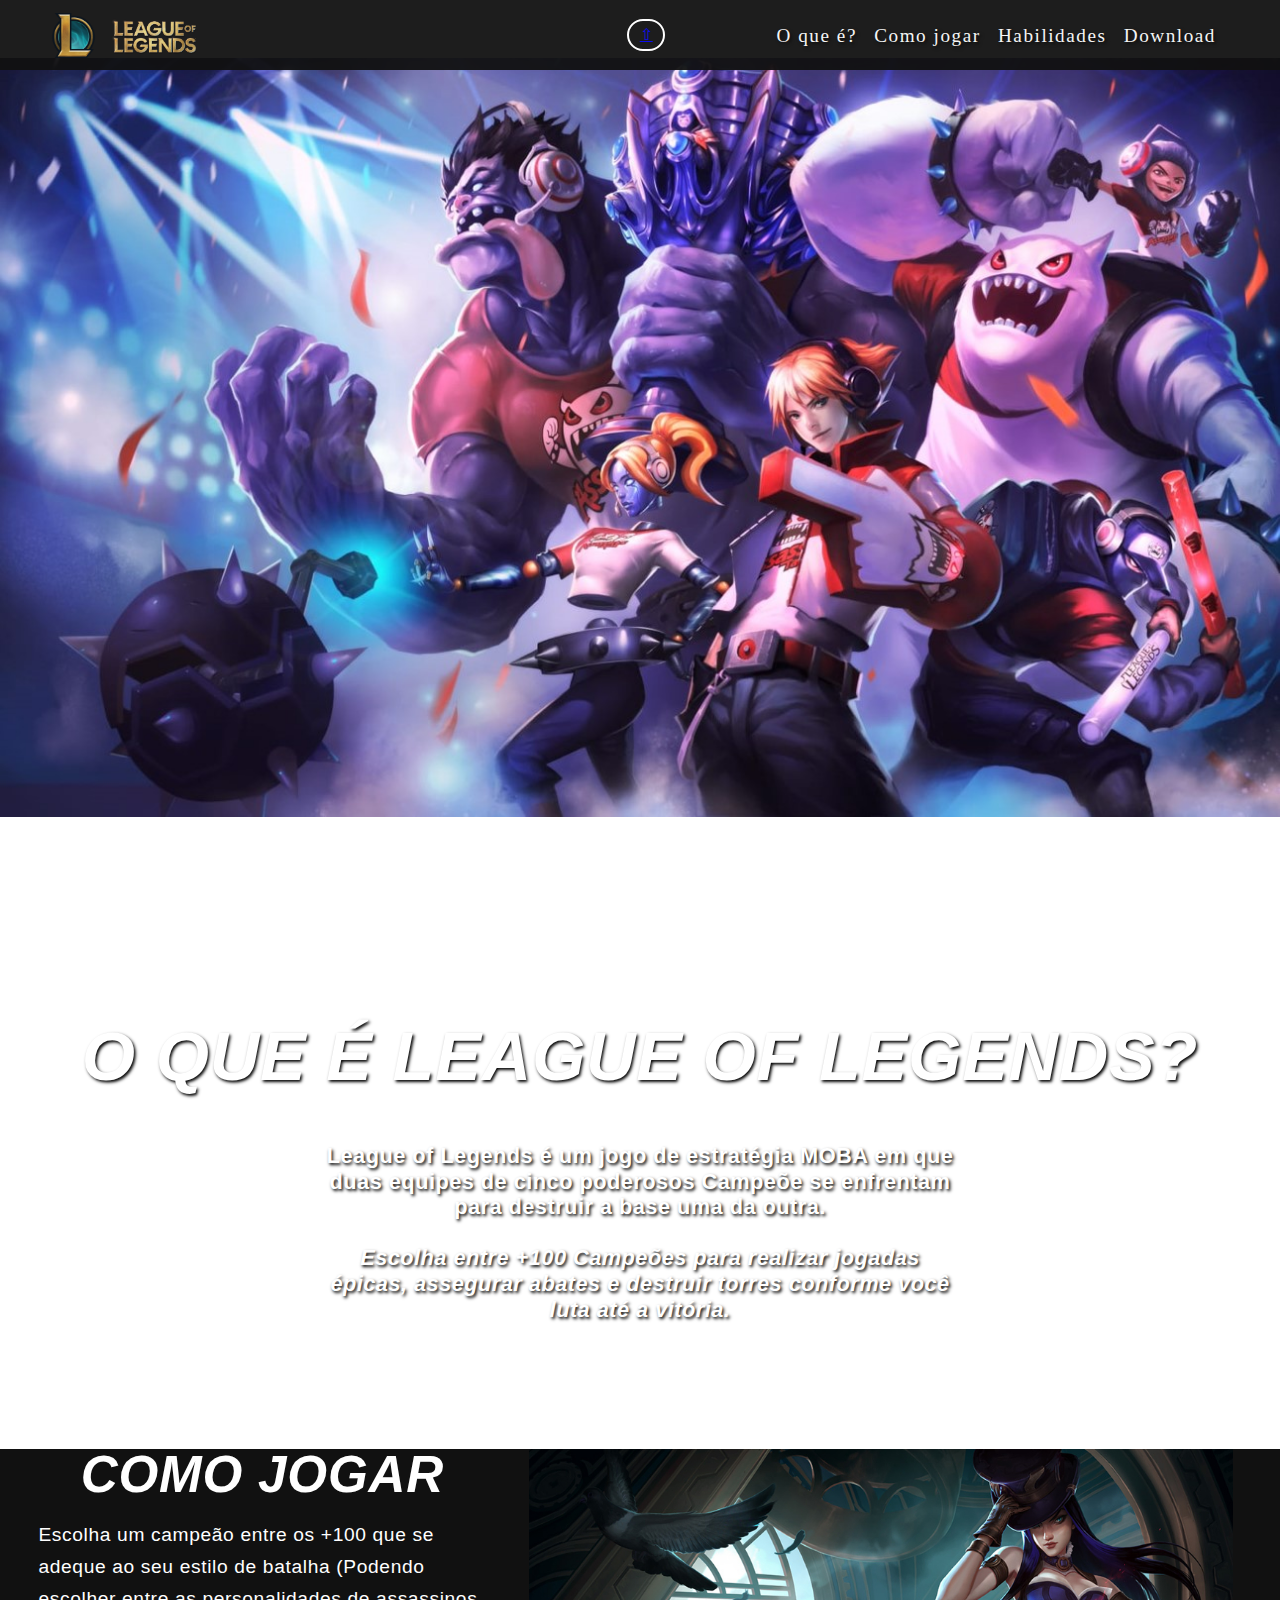
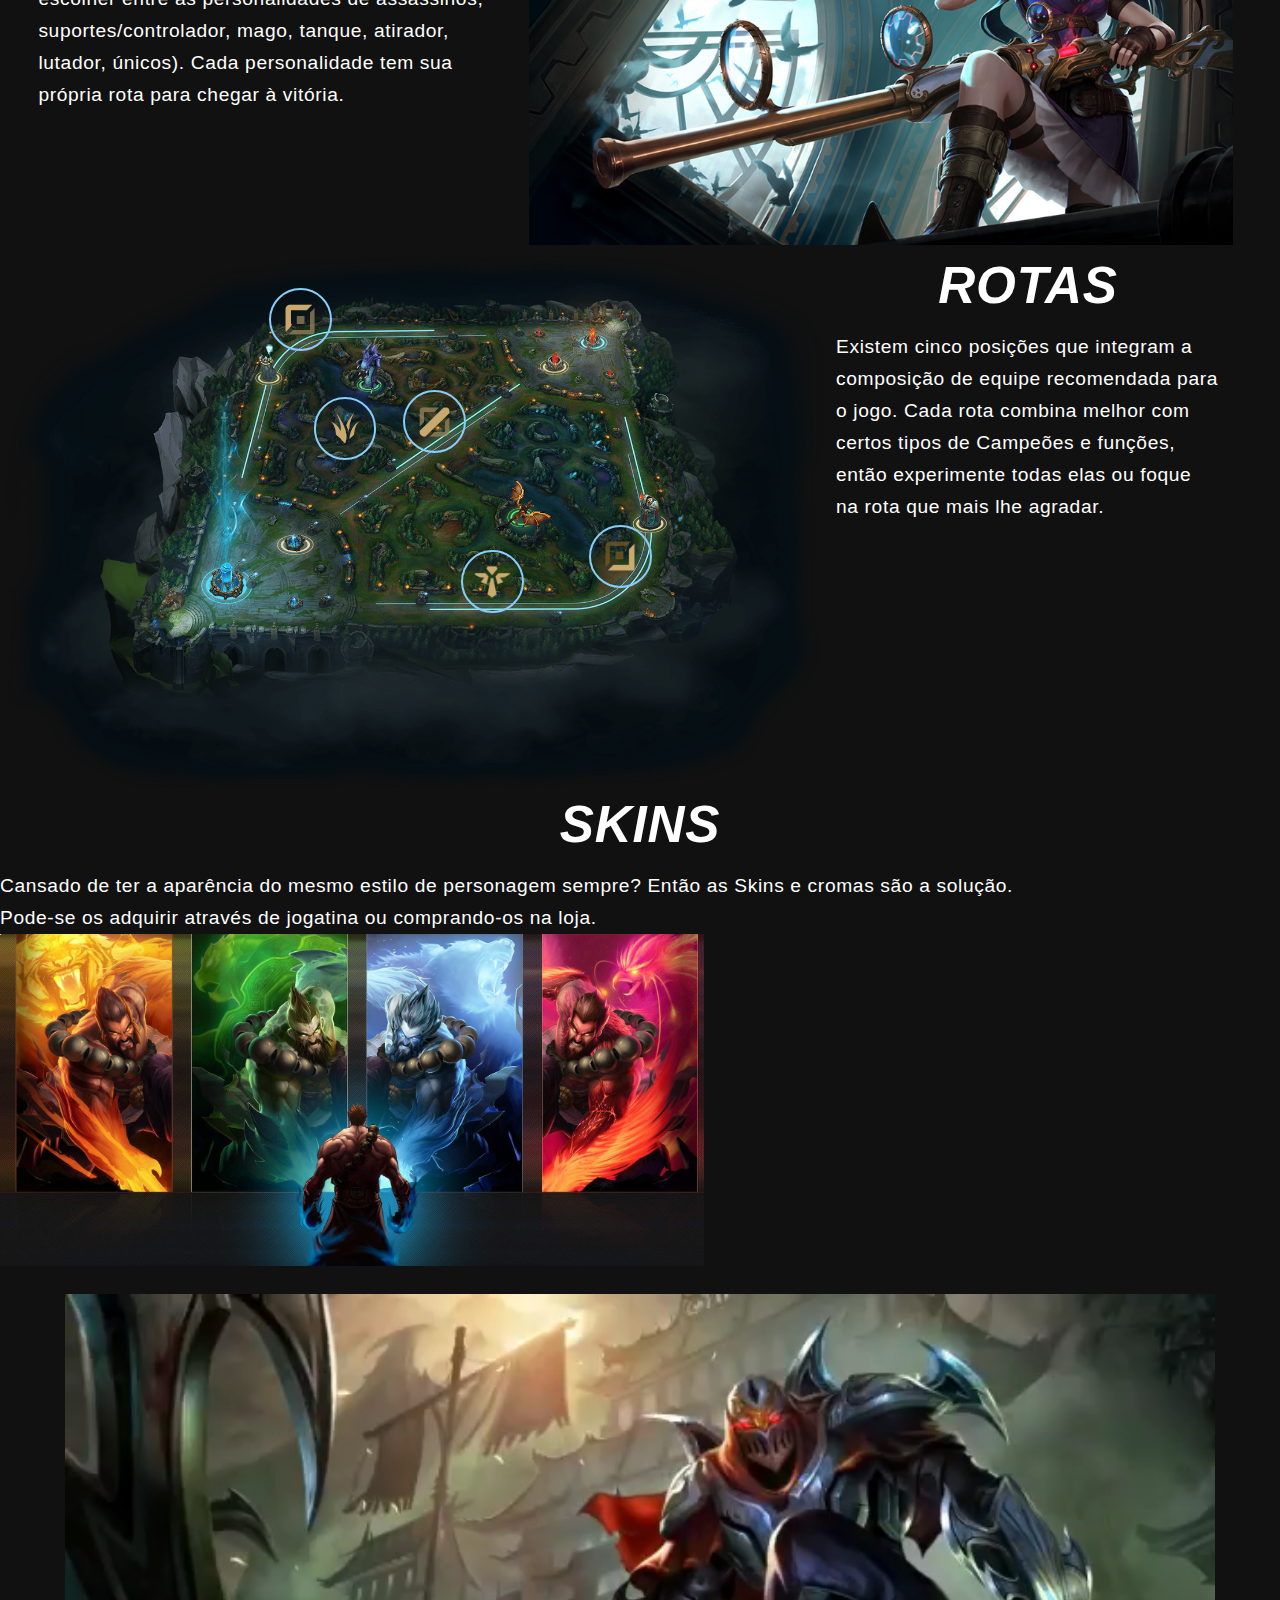
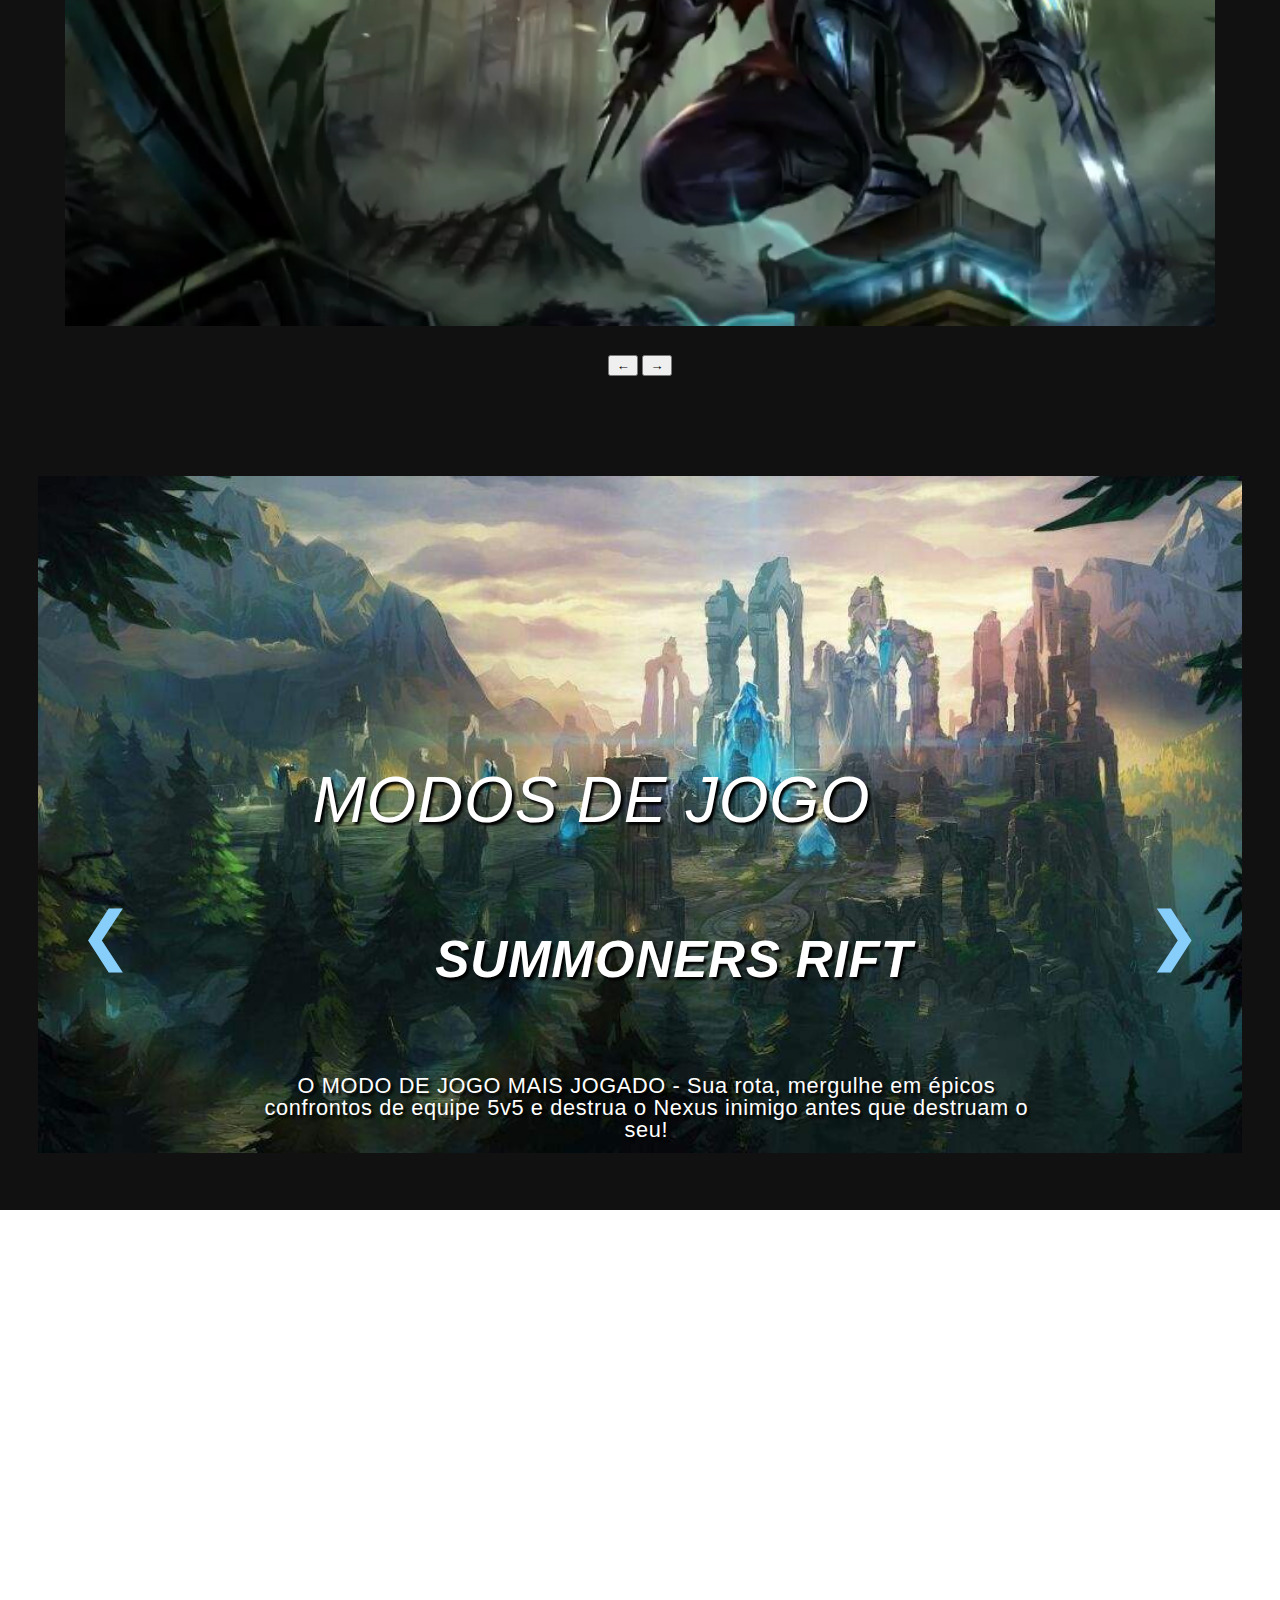
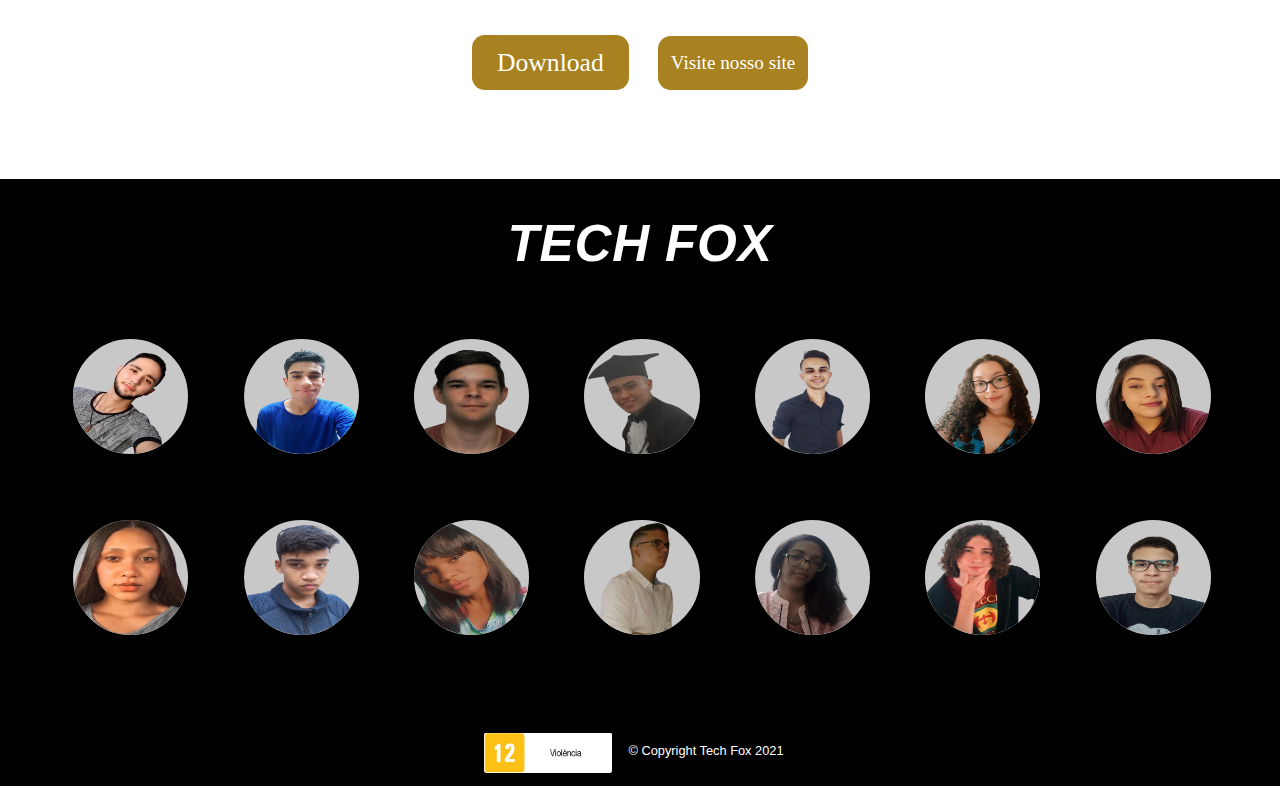
==== commit 7c31fa66: "commit" ====
--- a/index.html
+++ b/index.html
@@ -1,5 +1,5 @@
 <!DOCTYPE html>
-<html lang="en">
+<html lang="pt-Br">
 <head>
     <meta charset="UTF-8">
     <meta http-equiv="X-UA-Compatible" content="IE=edge">
@@ -28,27 +28,30 @@
                 <div class="two"></div>
                 <div class="three"></div>
             </div>
+            <ul class="home-menu">
+                <li><a href="#home">⇧</a></li>
+            </ul>   
             <nav class="barraNavegar">
                 <ul>
                     <li><a href="#oQueE">O que é?</a></li>
                     <li><a href="#comoJogar">Como jogar</a></li>
                     <li><a href="#habilidades">Habilidades</a></li>
                     <li><a href="#download">Download</a></li>
-                    <li><a href="#home" class="home-menu">⇧</a></li>
+                    
                 </ul>
             </nav>
         </div>
     </header>
-    <main>   
+    <main>
         <section id="home">
             <img src="img/planodefundo.jpg" alt="imagem de fundo">
         </section> 
         <section id="oQueE">
-            <div>
+          <!---->  <div>
                  <video autoplay="true" loop muted="muted" class="video">
                     <source src="video/video-fundo.mp4" type="video/mp4">
                 </video>
-            </div>
+            </div> -->
             <div class="sinopse">
                 <h1>O que é League of Legends?</h1>
             <p>League of Legends é um jogo de estratégia MOBA em que duas equipes de cinco poderosos Campeõe se enfrentam para destruir a base uma da outra.</p>
@@ -57,13 +60,13 @@
         </section>
         <section id="comoJogar">
             <div class="comoJogar">
-                <h2 style="padding: 5vw 0 0 0;">Como Jogar</h2>
+                <h2 >Como Jogar</h2>
                 <p>Escolha um campeão entre os +100 que se adeque ao seu estilo de batalha (Podendo escolher entre as personalidades de assassinos, 
                     suportes/controlador, mago, tanque, atirador, lutador, únicos). Cada personalidade tem sua própria rota para chegar à vitória.
                 </p>
                 
             </div>
-            <img src="img/como-jogar.jpg" alt="imagem de como jogar">
+            <img src="img/como-jogar.jpg" alt="imagem de como jogar" class="images-comoJogar">
             <div id="rotas">
                 <img src="img/modos-de-jogo.png" alt="imagem dos modos de jogo" class="image-rota">
                 <div class="rotas-conteudo">
@@ -79,39 +82,24 @@
                 <img src="img/rota-suporte.png" alt="" class="rotas-troca" id="rota-suporte">
                 <img src="img/rota-selva.png" alt="" class="rotas-troca" id="rota-selva">
             </div>
-            <div id="skins-text" class="comoJogar">
+            <div id="skins-text" class="skins">
                 <h2 style="padding: 0vw 0 0 0;">Skins</h2>
                 <p>Cansado de ter a aparência do mesmo estilo de personagem sempre? Então as Skins e cromas são a solução.
                     <br>Pode-se os adquirir através de jogatina ou comprando-os na loja.</p>
             </div>
-            <img src="img/skins.jpg" alt="Imagens de skins">
+            <img src="img/skins.jpg" alt="Imagens de skins" class="images-skins">
         </section>
         <section id="habilidades">
-            <h2 class="habilidades-titulo">Habilidades</h2>
             <video autoplay="true" loop src="video/assassino.mp4" muted="muted" id="video-classe" class="video-habilidades"></video>
-            <div class="inputs">
-                <label for="classe-assasino"><input type="radio" name="classes" value="assassino"
-                id="classe-assasino" checked>Assasino</label>
-
-                <label for="classe-mago"><input type="radio" name="classes" value="mago"
-                id="classe-mago">Mago</label>
-                
-                <label for="classe-lutador"><input type="radio" name="classes" value="lutador"
-                id="classe-lutador">Lutador</label>
-                
-                <label for="classe-atirador"><input type="radio" name="classes" value="atirador"
-                id="classe-atirador">Atirador</label>
-
-                <label for="classe-suporte"><input type="radio" name="classes" value="suporte"
-                id="classe-suporte">Suporte</label>
-
-                <label for="classe-tanque"><input type="radio" name="classes" value="tanque"
-                id="classe-tanque">Tanque</label>
-            </div>
+            <div>
+                <button class="button-habilidades" id="left arrow" >←</button> 
+                <button class="button-habilidades" id="right arrow">→</button>
+            </div>
+            <h2 class="titulo-habilidades"></h2>
             <p class="texto"></p>
         </section> 
         <section id="modos-jogo">
-            <div><img src="/img/summoners-rift.jpeg" alt="imagem fundo modos" class="imagens-modos"></div>
+            <div><img src="img/summoners-rift.jpeg" alt="imagem fundo modos" class="imagens-modos"></div>
 
             <h2 class="titulo-modos">Modos de Jogo</h2>
             
@@ -125,7 +113,7 @@
         </section>
         <section id="download">
                 <h2 class="download-titulo">Download</h2>
-                <input type="button" value="Download" class="botao-download">
+                <a href="https://lol.secure.dyn.riotcdn.net/channels/public/x/installer/current/live.br.exe" download><input type="button" value="Download" class="botao-download"></a>
                 <input type="button" value="Visite nosso site" class="botao-site" onclick="redirecionarParaTF()">
                 <span class="span"></span>
                 
@@ -137,83 +125,83 @@
             
             <div class="tooltip">
             	<img src="img/Anelmar.png" alt="Imagem do Anelmar" class="equipe">
-  		<span class="tooltiptext">Anelmar Junior <br> <a class="LinkPerfil" href="https://www.linkedin.com/in/anelmar-junior-0770a4175"> Linkedin </a> </span>
+  		<span class="tooltiptext">Anelmar Junior <br> <a class="LinkPerfil" target="_blank" href="https://www.linkedin.com/in/anelmar-junior-0770a4175"> Linkedin </a> </span>
 	    </div>
             
             <div class="tooltip"> 
             	<img src="img/Augusto.png" alt="Imagem do Augusto" class="equipe">
-  		<span class="tooltiptext">Augusto Santos <br> <a class="LinkPerfil" href="https://www.linkedin.com/in/augusto-santos-barbosa-maciel-599361225"> Linkedin </a> </span>
+  		<span class="tooltiptext">Augusto Santos <br> <a class="LinkPerfil" target="_blank" href="https://www.linkedin.com/in/augusto-santos-barbosa-maciel-599361225"> Linkedin </a> </span>
             </div>
       
             <div class="tooltip"> 
             	<img src="img/Diego.png" alt="Imagem do Diego" class="equipe">
-  		        <span class="tooltiptext">Diego S. <br> <a class="LinkPerfil" href="https://www.linkedin.com/in/diego-s-1309161b4"> Linkedin </a>
+  		        <span class="tooltiptext">Diego S. <br> <a class="LinkPerfil" target="_blank" href="https://www.linkedin.com/in/diego-s-1309161b4/"> Linkedin </a>
 </span>
 	    </div>      
       
             <div class="tooltip"> 
             	<img src="img/Gabriel-S.png" alt="Imagem do Gabriel S." class="equipe">
-  		<span class="tooltiptext">Gabriel Santa Bárbara <br> <a class="LinkPerfil" href="https://www.linkedin.com/in/gabriel-santa-b%C3%A1rbara"> Linkedin </a>
+  		<span class="tooltiptext">Gabriel S. <br> <a class="LinkPerfil" target="_blank" href="https://www.linkedin.com/in/gabriel-santa-b%C3%A1rbara"> Linkedin </a>
 </span>
 	    </div>      
       
             <div class="tooltip"> 
             	<img src="img/Gabriel-Vanz.png" alt="Imagem do Gabriel Vanz" class="equipe">
-  		<span class="tooltiptext">Gabriel Vanz <br> <a class="LinkPerfil" href="https://www.linkedin.com/in/gabrielvanz/"> Linkedin </a>
+  		<span class="tooltiptext">Gabriel Vanz <br> <a class="LinkPerfil" target="_blank" href="https://www.linkedin.com/in/gabrielvanz/"> Linkedin </a>
 </span>
 	    </div>      
       
             <div class="tooltip"> 
             	<img src="img/Gabriele.png" alt="Imagem da Gabriele" class="equipe">
-  		<span class="tooltiptext">Gabriele Sá <br> <a class="LinkPerfil" href="https://www.linkedin.com/in/gabriele-s%C3%A1"> Linkedin </a>
+  		<span class="tooltiptext">Gabriele Sá <br> <a class="LinkPerfil" target="_blank"  href="https://www.linkedin.com/in/gabriele-s%C3%A1"> Linkedin </a>
 </span>
 	    </div>      
       
             <div class="tooltip"> 
             	<img src="img/Giovanna.png" alt="Imagem da Giovana" class="equipe">
-  		<span class="tooltiptext">Giovanna Alyssa <br> <a class="LinkPerfil" href="https://www.linkedin.com/in/giovanna-alyssa-a12607179"> Linkedin </a>
+  		<span class="tooltiptext">Giovanna Alyssa <br> <a class="LinkPerfil" target="_blank"  href="https://www.linkedin.com/in/giovanna-alyssa-a12607179"> Linkedin </a>
 </span>
 	    </div>      
       
             <div class="tooltip"> 
             	<img src="img/Luiza.png" alt="Imagem da Luiza" class="equipe">
-  		<span class="tooltiptext">Luiza Cardoso <br> <a class="LinkPerfil" href="https://www.linkedin.com/in/luiza-cardoso-866336226"> Linkedin </a>
+  		<span class="tooltiptext">Luiza Cardoso <br> <a class="LinkPerfil" target="_blank"  href="https://www.linkedin.com/in/luiza-cardoso-866336226"> Linkedin </a>
 </span>
 	    </div>      
                   
             <div class="tooltip"> 
             	<img src="img/Marllon.png" alt="Imagem do Marllon" class="equipe">
-  		<span class="tooltiptext">Marllon Santos <br> <a class="LinkPerfil" href="https://www.linkedin.com/mwlite/in/marllon-santos-328871220"> Linkedin </a>
+  		<span class="tooltiptext">Marllon Santos <br> <a class="LinkPerfil" target="_blank"  href="https://www.linkedin.com/mwlite/in/marllon-santos-328871220"> Linkedin </a>
 </span>
 	    </div>      
                               
             <div class="tooltip"> 
             	<img src="img/Stéfany.png" alt="Imagem da Stéfany" class="equipe">
-  		<span class="tooltiptext">Stefany Jesus <br> <a class="LinkPerfil" href="https://www.linkedin.com/in/stefany-jesus-858876185"> Linkedin </a>
+  		<span class="tooltiptext">Stefany Jesus <br> <a class="LinkPerfil" target="_blank"  href="https://www.linkedin.com/in/stefany-jesus-858876185"> Linkedin </a>
 </span>
 	    </div>      
                   
             <div class="tooltip"> 
             	<img src="img/Tiago.png" alt="Imagem do Tiago" class="equipe">
-  		<span class="tooltiptext">Tiago Henrick <br> <a class="LinkPerfil" href="http://www.linkedin.com/in/thiago-silva-henrick"> Linkedin </a>
+  		<span class="tooltiptext">Tiago Henrick <br> <a class="LinkPerfil" target="_blank"  href="http://www.linkedin.com/in/thiago-silva-henrick"> Linkedin </a>
 </span>
 	    </div>      
                   
             <div class="tooltip"> 
             	<img src="img/Vitória.png" alt="Imagem da Vitória" class="equipe">
-  		<span class="tooltiptext">Vitória Barbosa <br> <a class="LinkPerfil" href="https://www.linkedin.com/in/vitoriabarbosaa"> Linkedin </a>
+  		<span class="tooltiptext">Vitória Barbosa <br> <a class="LinkPerfil" target="_blank"  href="https://www.linkedin.com/in/vitoriabarbosaa"> Linkedin </a>
 </span>
 	    </div>      
                   
             <div class="tooltip"> 
             	<img src="img/Wendel.png" alt="Imagem do Wendel" class="equipe">
-  		<span class="tooltiptext">Wendel Henrique <br> <a class="LinkPerfil" href="https://www.linkedin.com/in/wendelhenriquewhp/"> Linkedin </a>
+  		<span class="tooltiptext">Wendel Henrique <br> <a class="LinkPerfil" target="_blank"  href="https://www.linkedin.com/in/wendelhenriquewhp/"> Linkedin </a>
 </span>
 	    </div>      
                   
             <div class="tooltip"> 
             	<img src="img/Yuri.png" alt="Imagem do Yuri" class="equipe">
-  		<span class="tooltiptext">Yuri Andre <br> <a class="LinkPerfil" href="https://www.linkedin.com/in/yuriandrre"> Linkedin </a>
+  		<span class="tooltiptext">Yuri Andre <br> <a class="LinkPerfil" target="_blank"  href="https://www.linkedin.com/in/yuriandrre"> Linkedin </a>
 </span>
 	    </div>      
 
@@ -228,6 +216,6 @@
     <script src="js/rotas.js"></script>
     <script src="js/modos.js"></script>
     <script src="js/dowload.js"></script>
-    <script src="js/scroll.js"></script>
+    <script src="js/scroll.js"></script> 
 </body>
 </html> --- a/css/download.css
+++ b/css/download.css
@@ -1,6 +1,6 @@
 /*Titulo, fundo e botão de download*/
 #download {
-    background-image: url(/img/download-fudo.jpeg);
+    background-image: url(img/download-fudo.jpeg);
     background-repeat: no-repeat;
     background-size: 100%;
     height: 42vw;
--- a/css/rodape.css
+++ b/css/rodape.css
@@ -5,7 +5,7 @@
 }
 
 #tech-fox {
-    background-image: url(/img/fundo-footer.jpg);
+    background-image: url(img/fundo-footer.jpg);
     background-repeat: no-repeat;
     background-size: 100%;
     width: 100%;
@@ -34,7 +34,7 @@
     border: 2px solid black;
     box-shadow: 1.2vw 1.2vw 2vw black;
     border-radius: 50%;
-    background-color: white;
+    background-color: rgb(200, 200, 200);
     -webkit-transition: all 0.4s ease-in;
 }
 .equipe:hover {
@@ -42,18 +42,18 @@
 }
 .footer {
     text-align: center;
-    padding: 3vw 0 3vw 0;
+    padding: 1vw 0 0.8vw 0;
 }
 
 .footer img {
     text-align: justify;
     display: inline-block;
-    width: 12vw;
+    width: 10vw;
 }
 .copyright {
     text-align: center;
-    font-size: 1.4vw;
-    margin: 2.5vw 3vw;
+    font-size: 1vw;
+    margin: 0.9vw 1vw;
     color: #FFFFFF;
     display: inline-block;
     vertical-align: top;
@@ -75,8 +75,8 @@
 .tooltip .tooltiptext {
     visibility: hidden;
     width: 12vw;
-    background-color: #4a058bd8;
-    color: #fff;
+    background-color: rgb(2, 2, 2, 70%);
+    color: rgb(255, 255, 255);
     text-align: center;
     border-radius: 0.6vw;
     padding: 1vw 0;
@@ -96,14 +96,14 @@
   visibility: visible;
   text-align: center;
     width: 12vw;
-  height: 4.5vw;
+  height: 2.5vw;
   padding: 1.5vw;
 }
 
 .LinkPerfil{
     padding: 1vw 0vw;
-    color: white;
+    color: rgb(255, 255, 255);
 }
 .LinkPerfil:hover{
-	color: black;
+	color: rgb(200, 200, 200);
 }
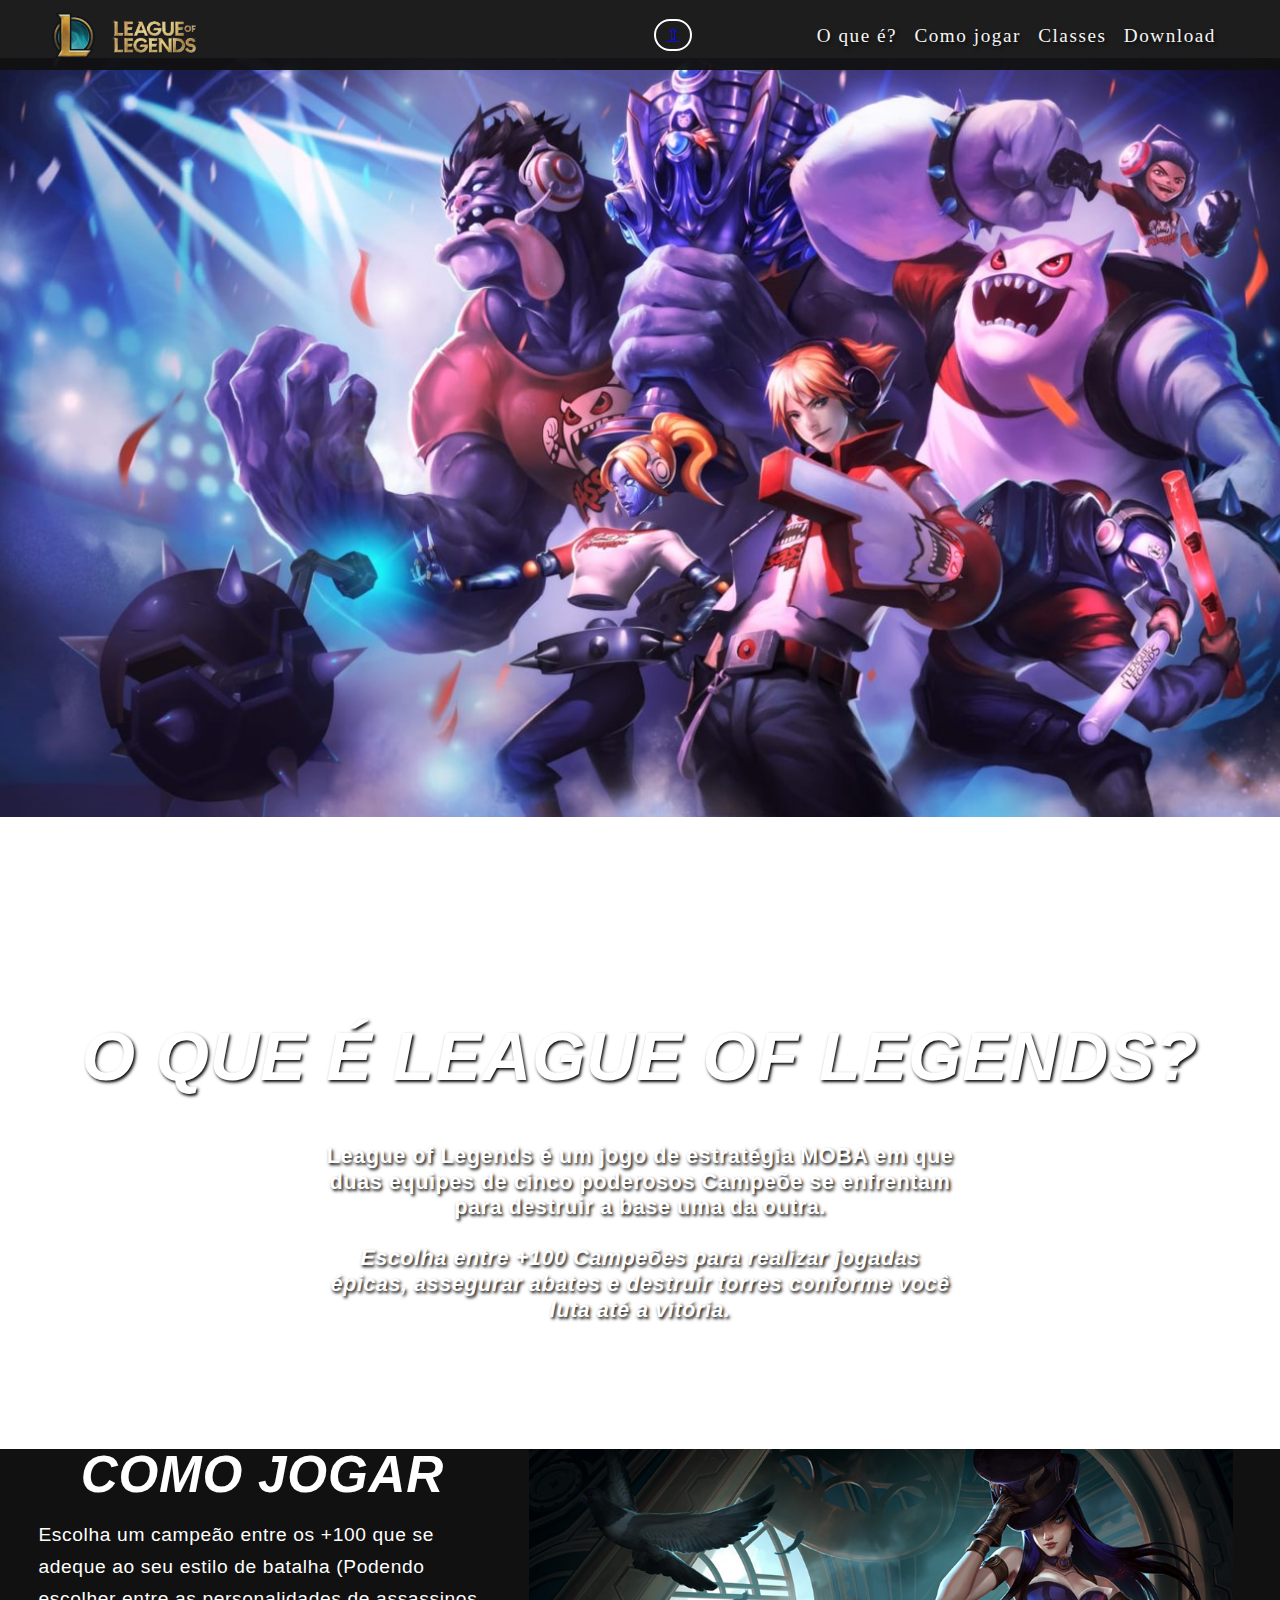
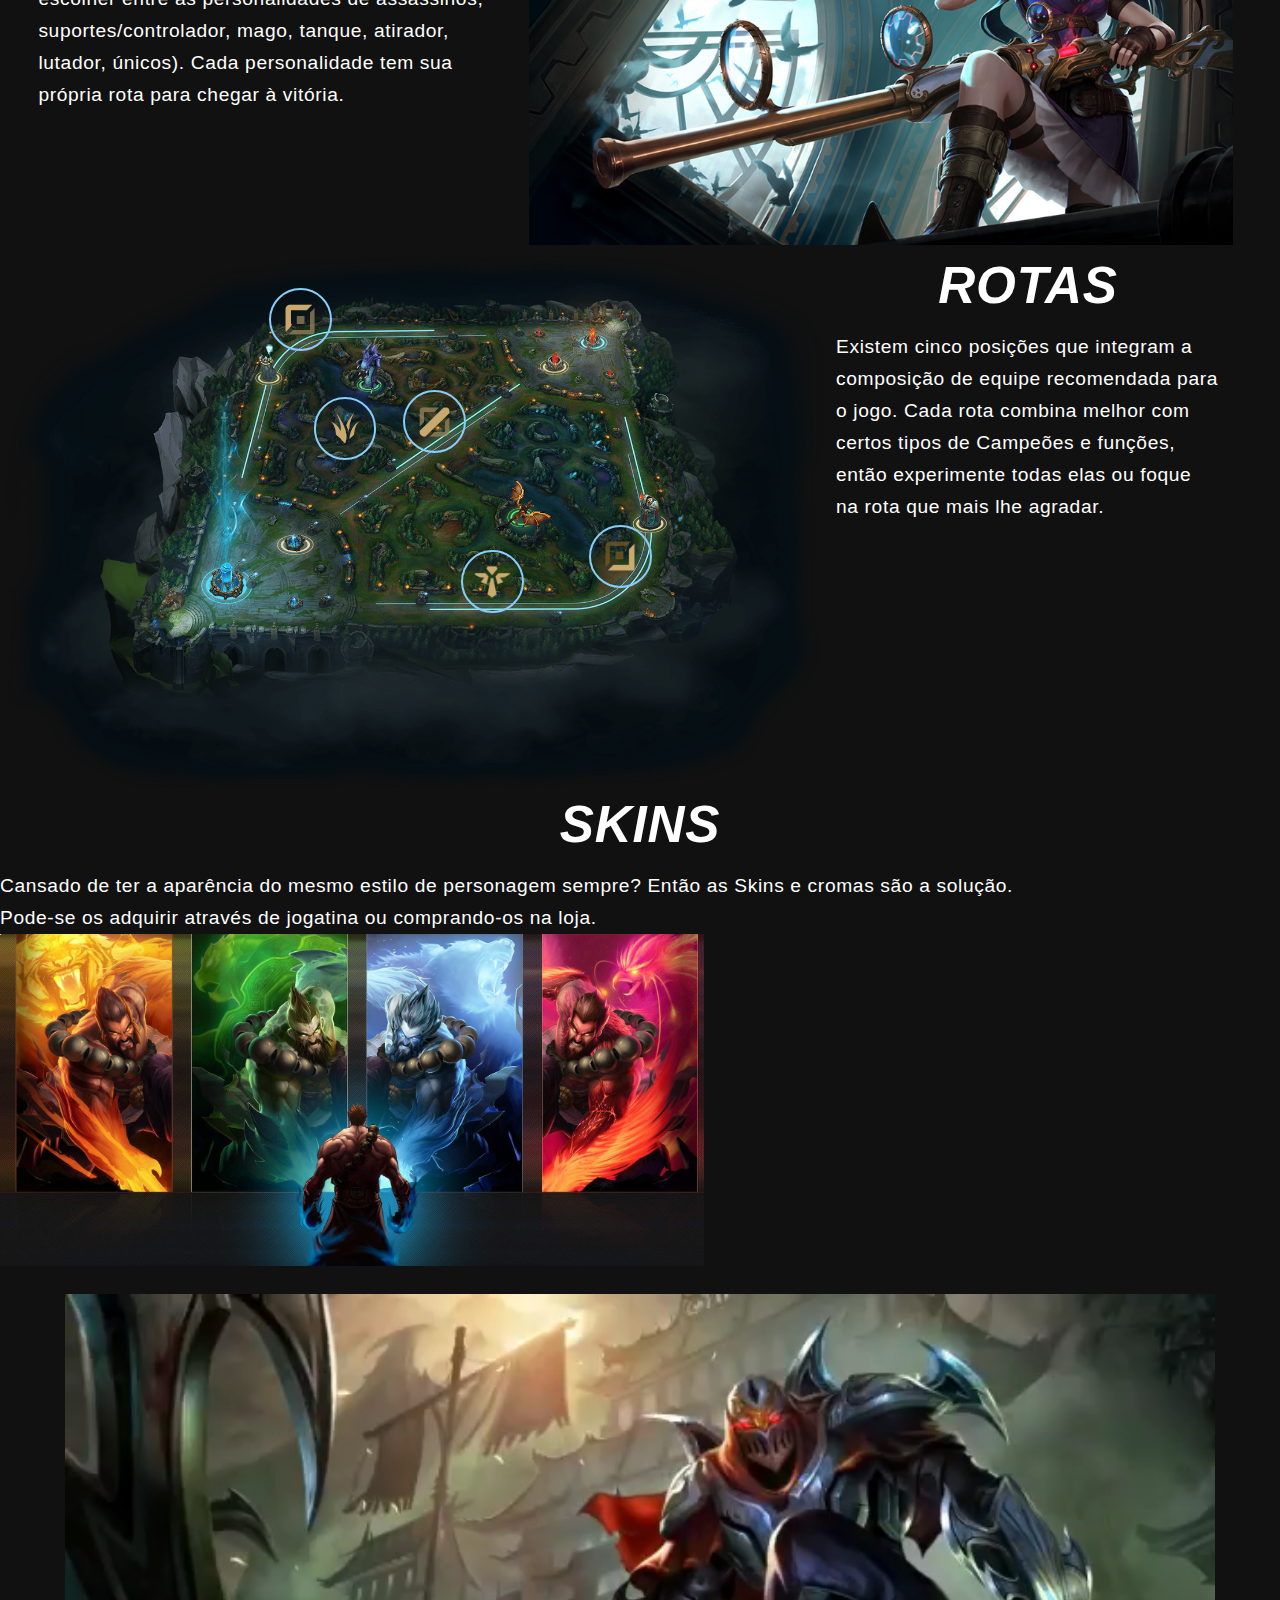
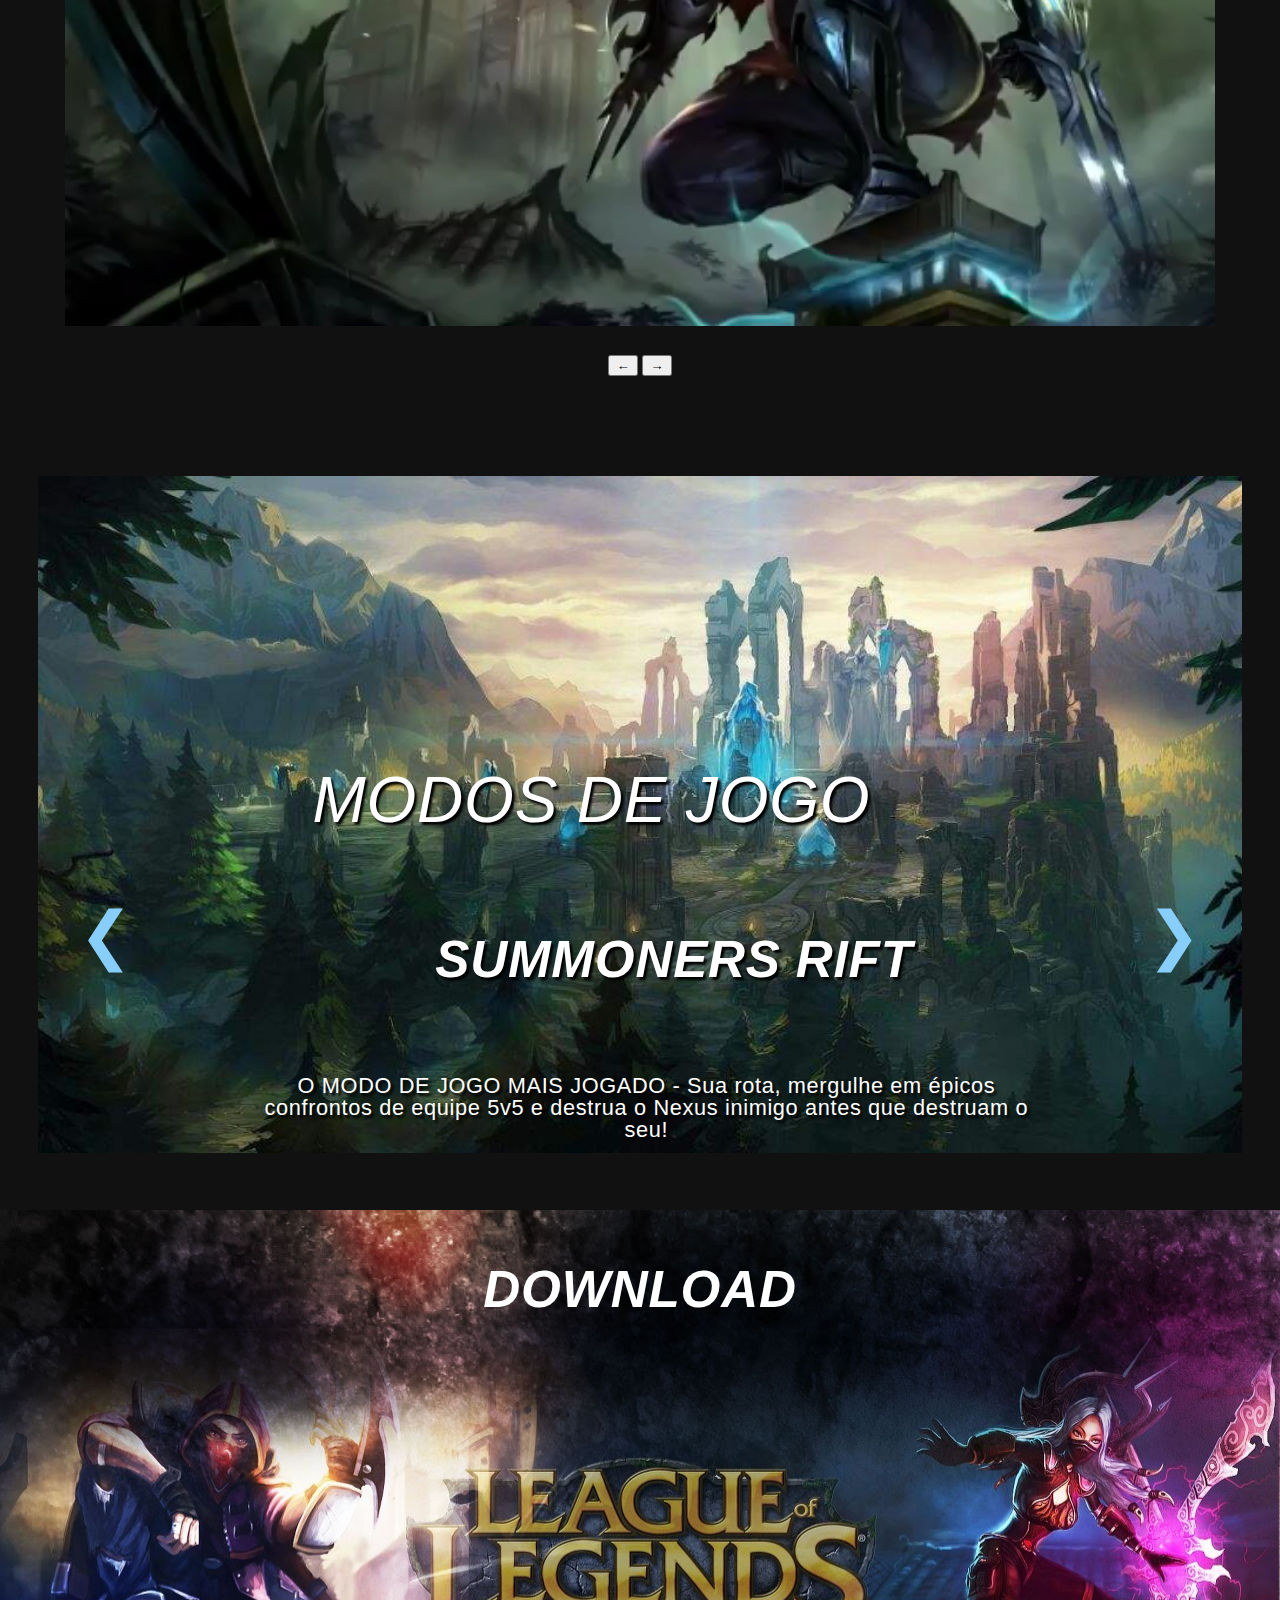
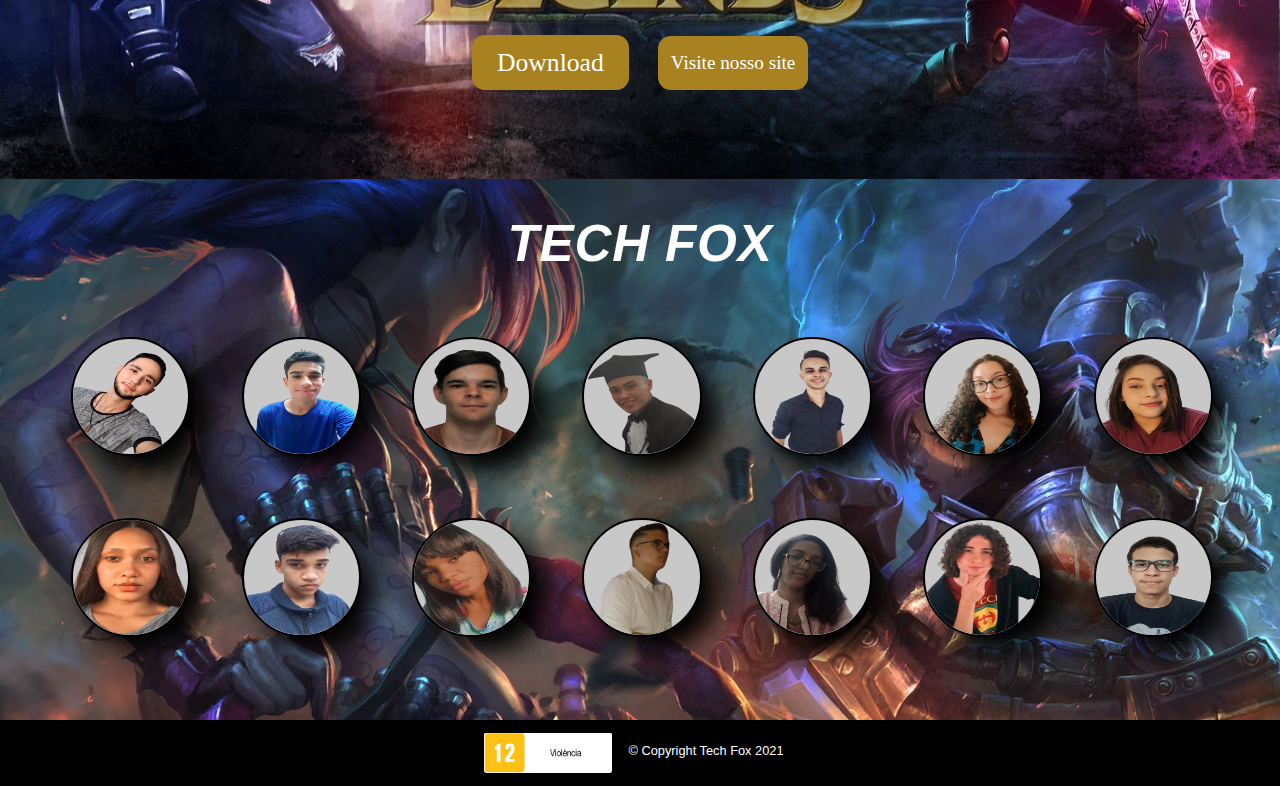
==== commit 49bfab53: "classes" ====
--- a/index.html
+++ b/index.html
@@ -35,7 +35,7 @@
                 <ul>
                     <li><a href="#oQueE">O que é?</a></li>
                     <li><a href="#comoJogar">Como jogar</a></li>
-                    <li><a href="#habilidades">Habilidades</a></li>
+                    <li><a href="#habilidades">Classes</a></li>
                     <li><a href="#download">Download</a></li>
                     
                 </ul>
--- a/css/download.css
+++ b/css/download.css
@@ -1,6 +1,6 @@
 /*Titulo, fundo e botão de download*/
 #download {
-    background-image: url(img/download-fudo.jpeg);
+    background-image: url(../img/download-fudo.jpeg);
     background-repeat: no-repeat;
     background-size: 100%;
     height: 42vw;
--- a/css/rodape.css
+++ b/css/rodape.css
@@ -5,7 +5,7 @@
 }
 
 #tech-fox {
-    background-image: url(img/fundo-footer.jpg);
+    background-image: url(../img/fundo-footer.jpg);
     background-repeat: no-repeat;
     background-size: 100%;
     width: 100%;
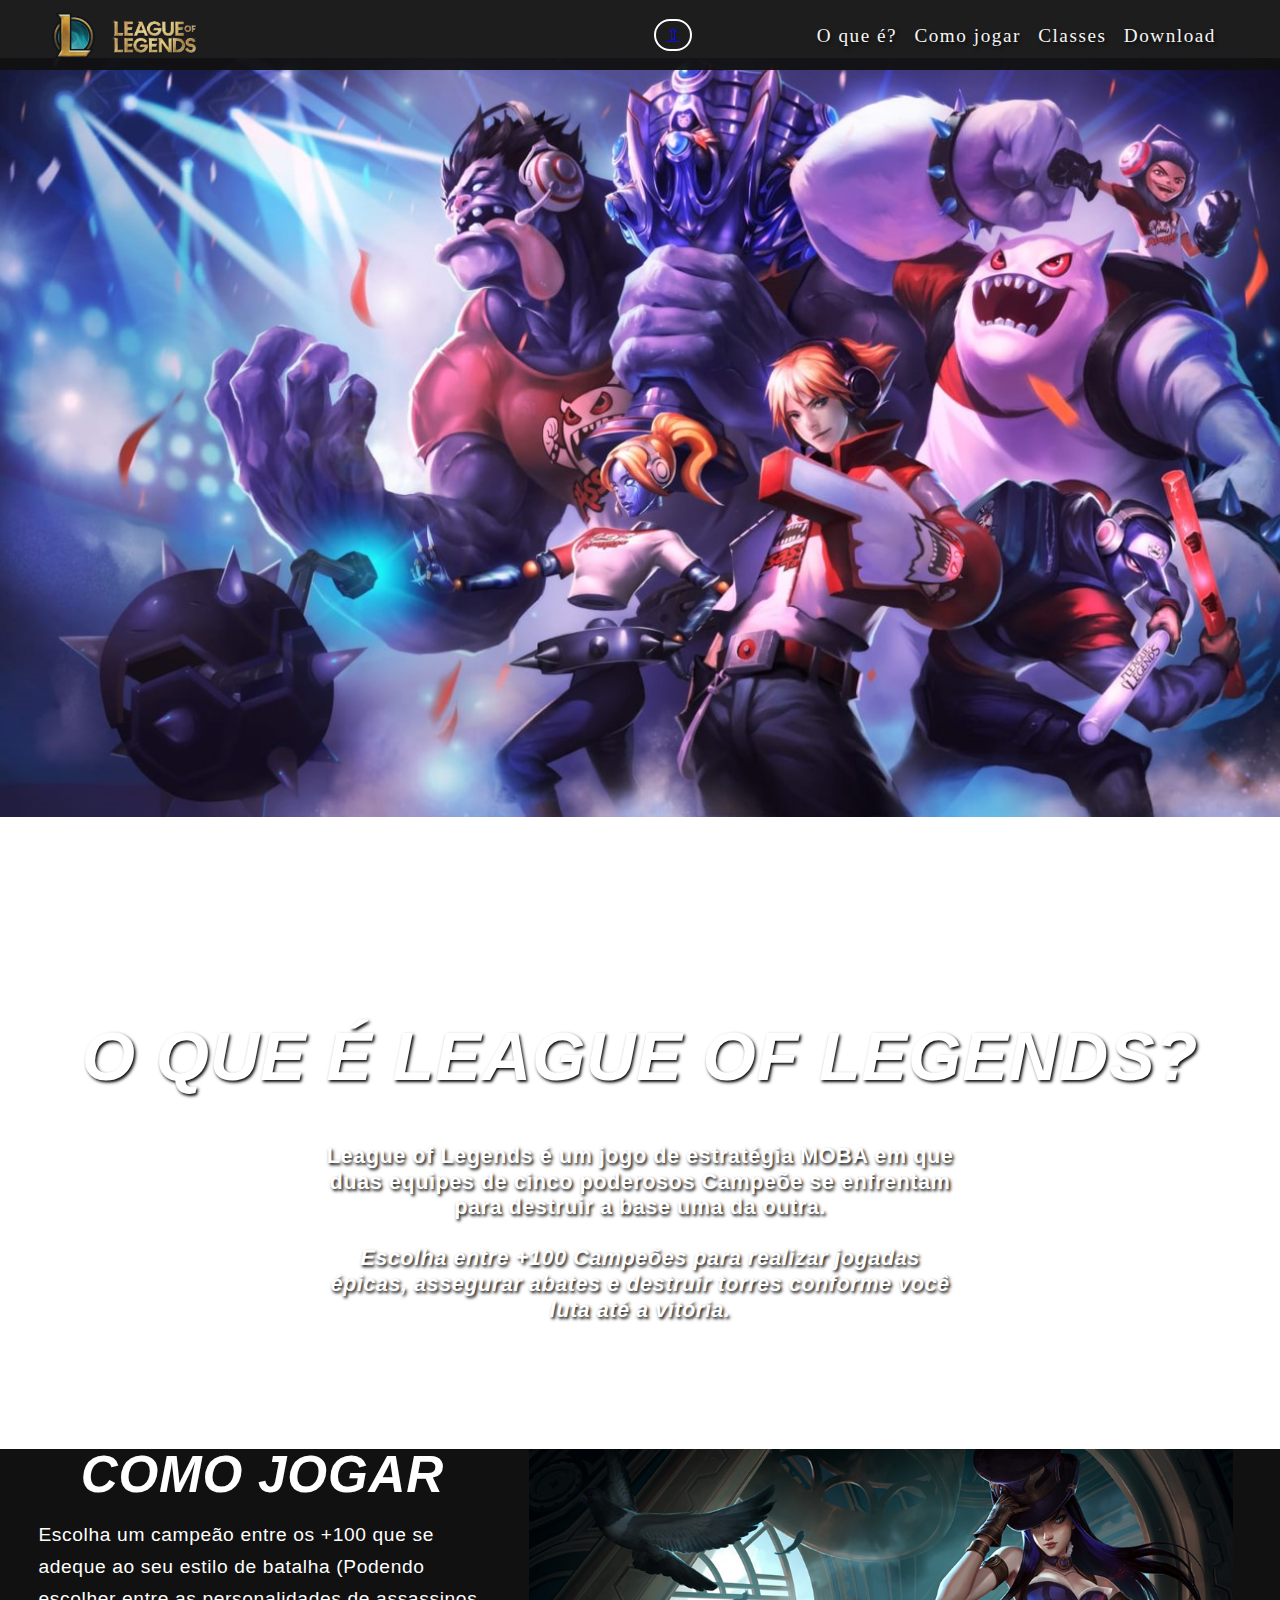
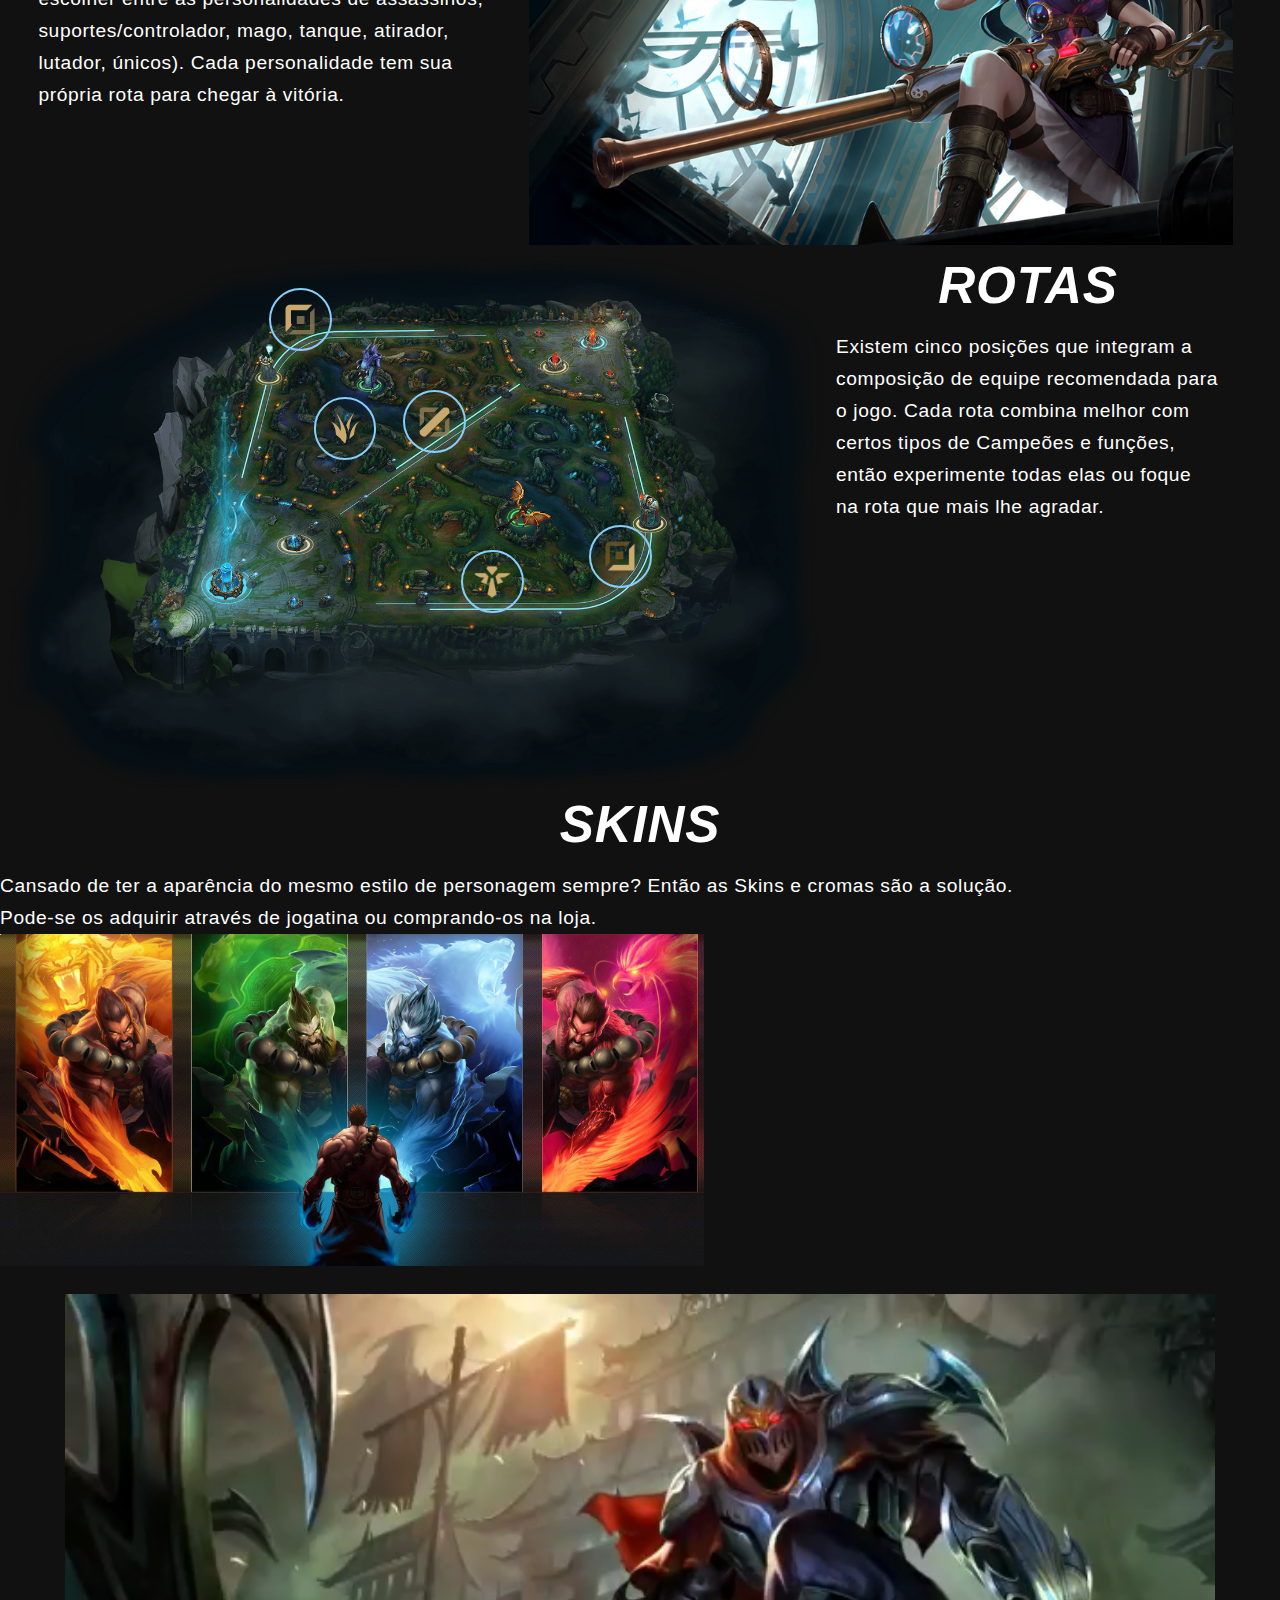
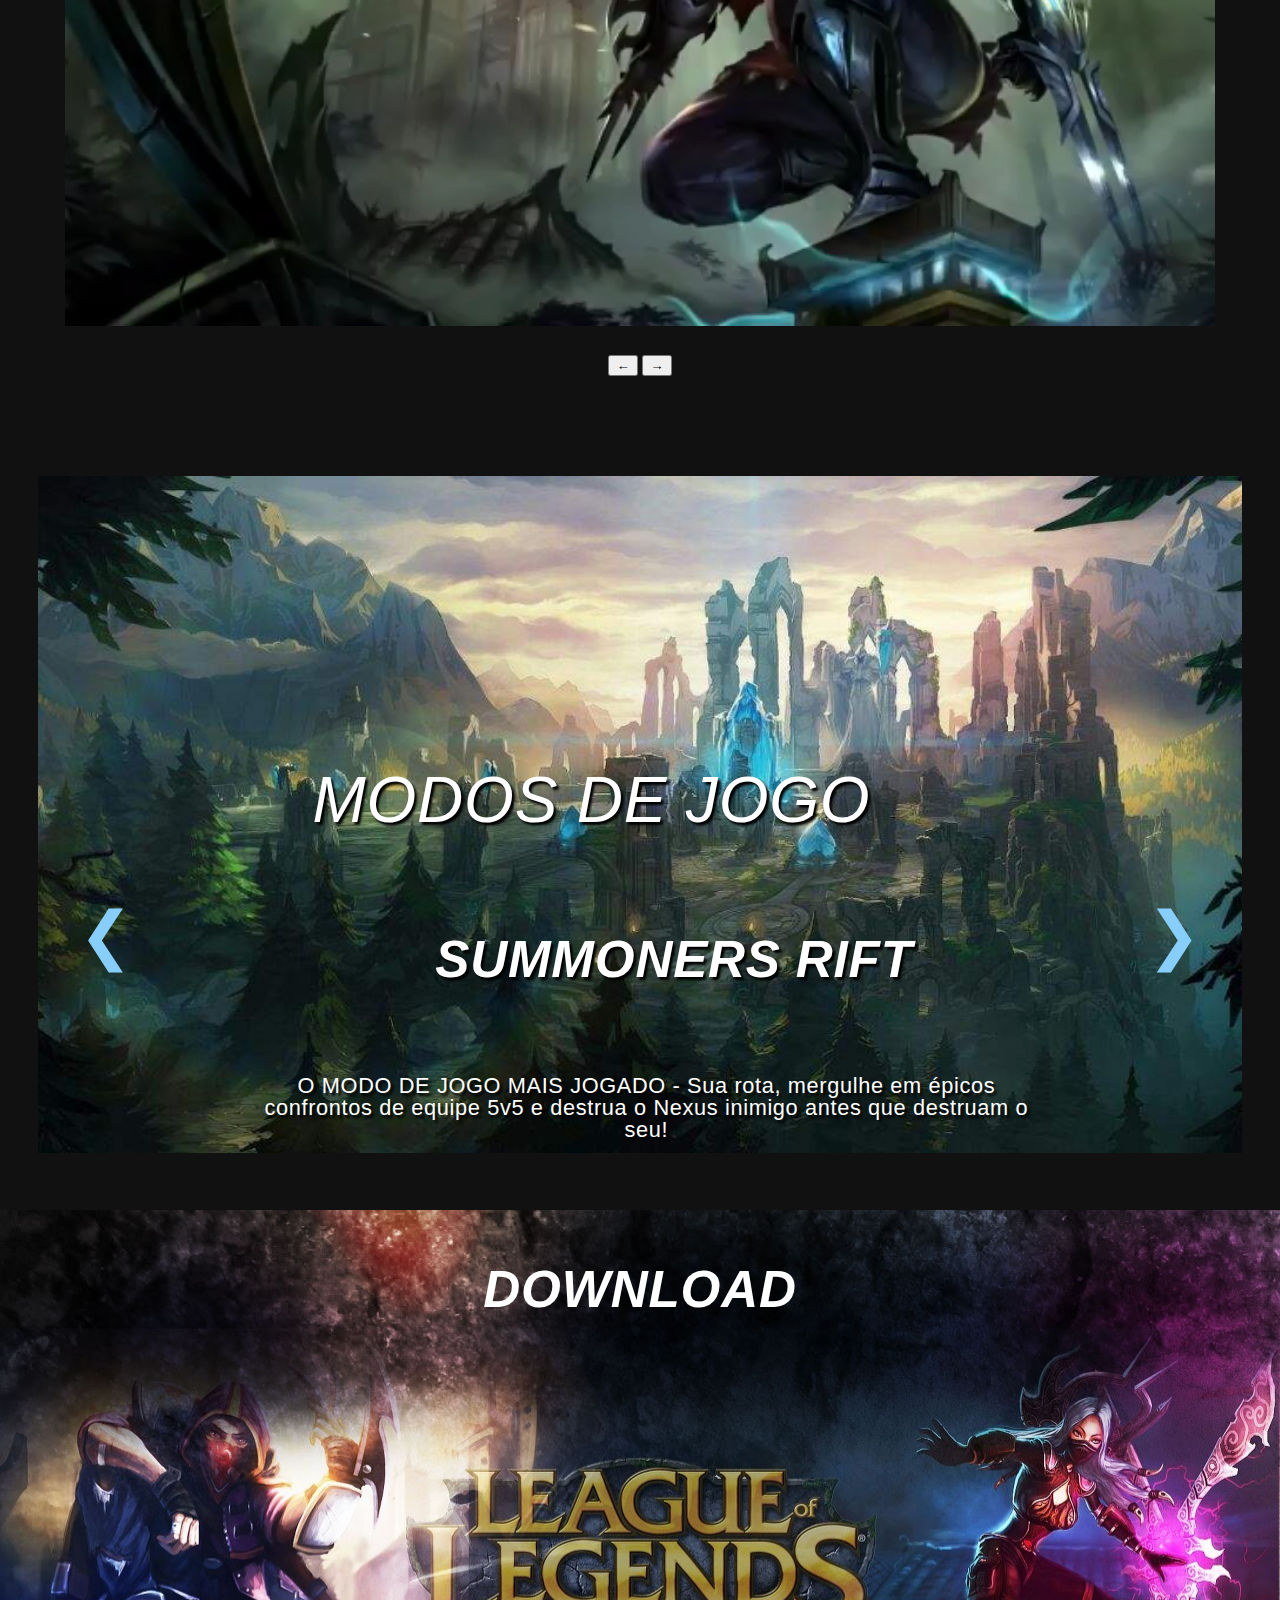
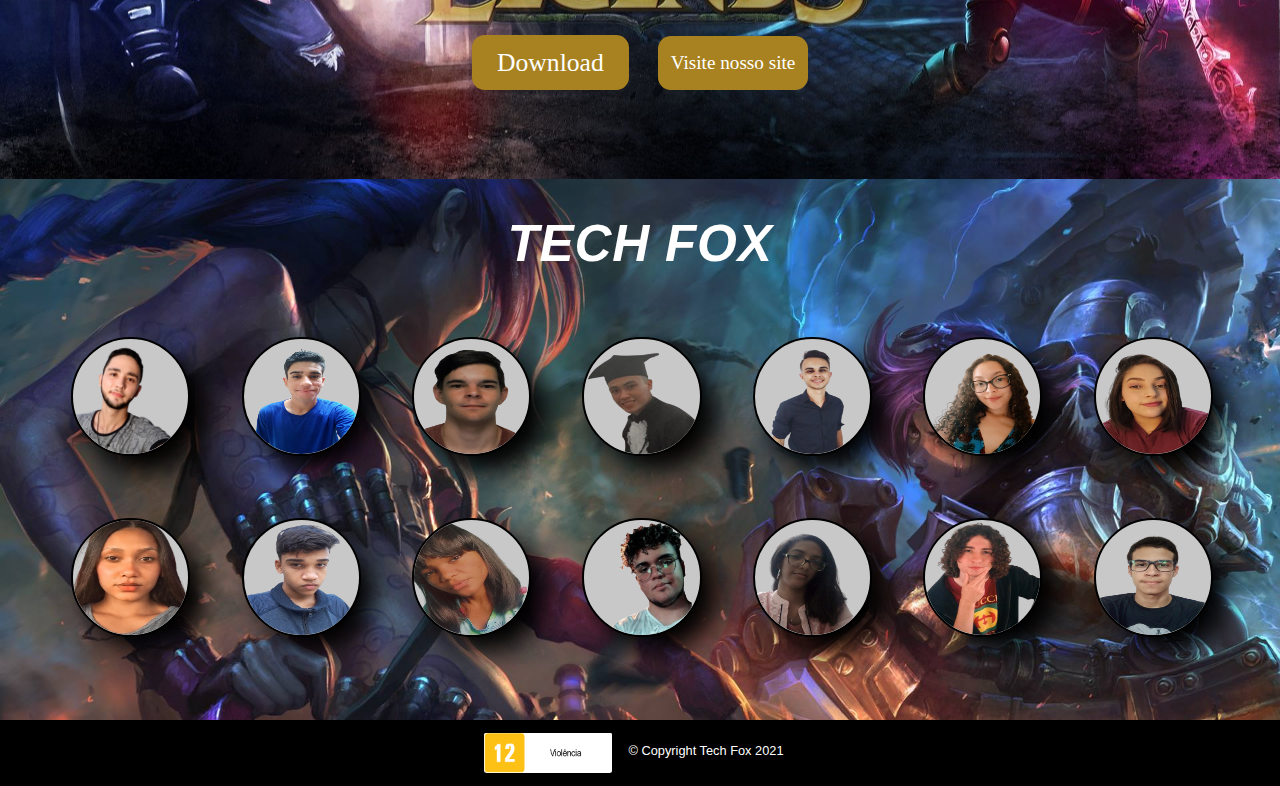
==== commit ef605a61: "alterando imagem" ====
--- a/index.html
+++ b/index.html
@@ -177,13 +177,13 @@
                               
             <div class="tooltip"> 
             	<img src="img/Stéfany.png" alt="Imagem da Stéfany" class="equipe">
-  		<span class="tooltiptext">Stefany Jesus <br> <a class="LinkPerfil" target="_blank"  href="https://www.linkedin.com/in/stefany-jesus-858876185"> Linkedin </a>
-</span>
-	    </div>      
-                  
-            <div class="tooltip"> 
-            	<img src="img/Tiago.png" alt="Imagem do Tiago" class="equipe">
-  		<span class="tooltiptext">Tiago Henrick <br> <a class="LinkPerfil" target="_blank"  href="http://www.linkedin.com/in/thiago-silva-henrick"> Linkedin </a>
+  		<span class="tooltiptext">Stéfany Jesus <br> <a class="LinkPerfil" target="_blank"  href="https://www.linkedin.com/in/stefany-jesus-858876185"> Linkedin </a>
+</span>
+	    </div>      
+                  
+            <div class="tooltip"> 
+            	<img src="img/Thiago.png" alt="Imagem do Tiago" class="equipe">
+  		<span class="tooltiptext">Thiago Henrick <br> <a class="LinkPerfil" target="_blank"  href="http://www.linkedin.com/in/thiago-silva-henrick"> Linkedin </a>
 </span>
 	    </div>      
                   
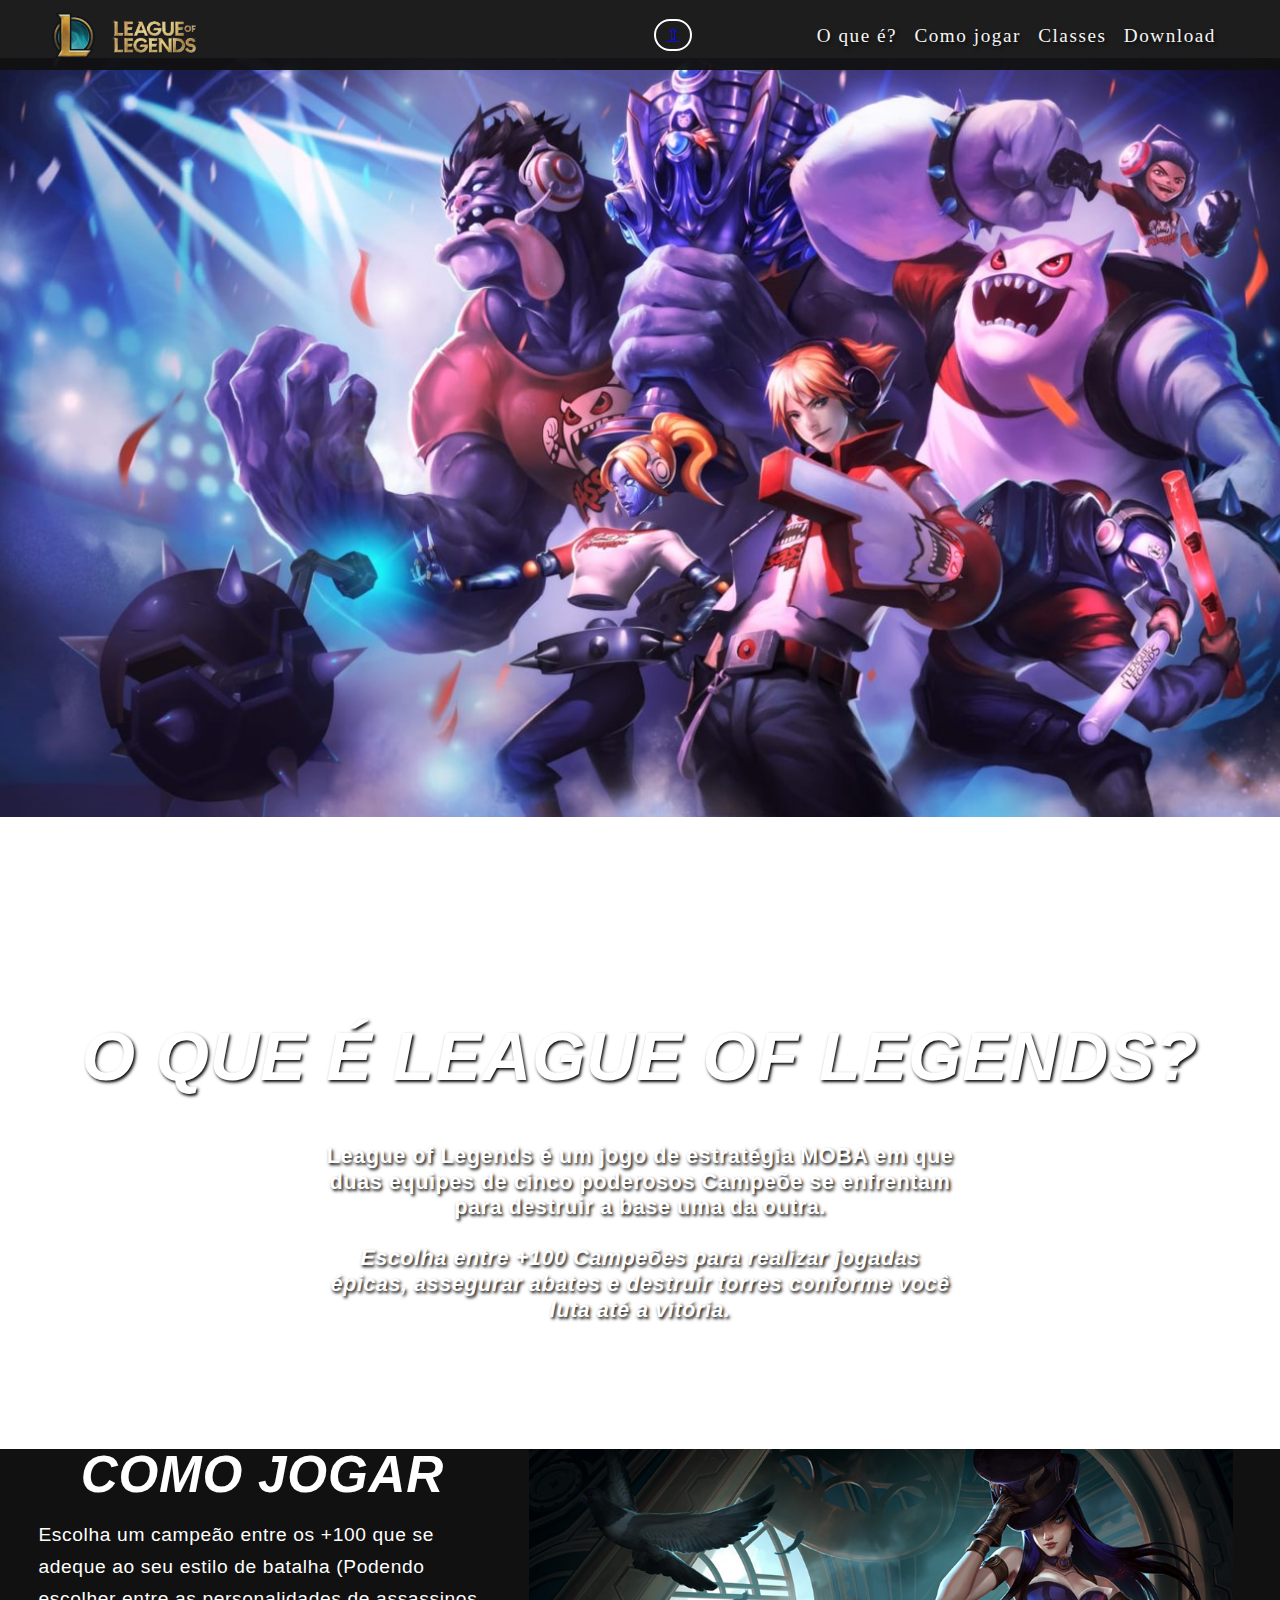
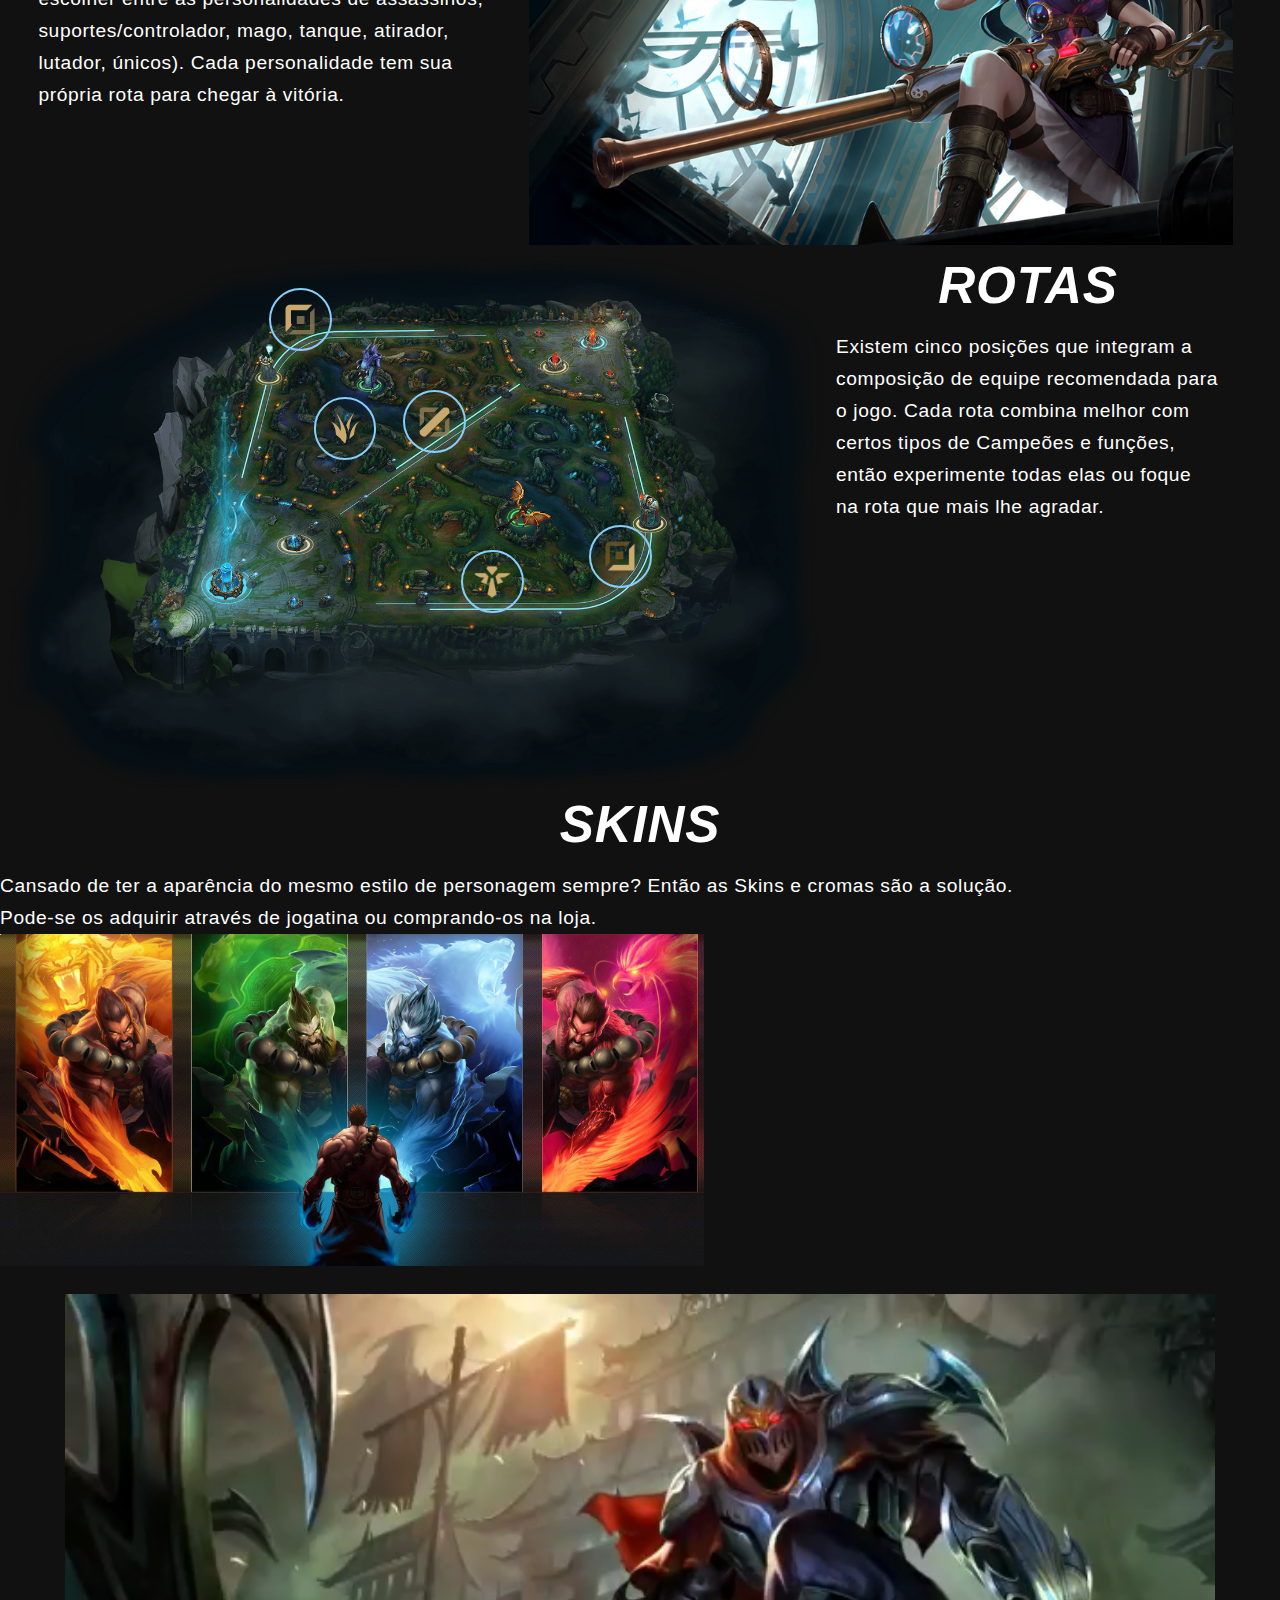
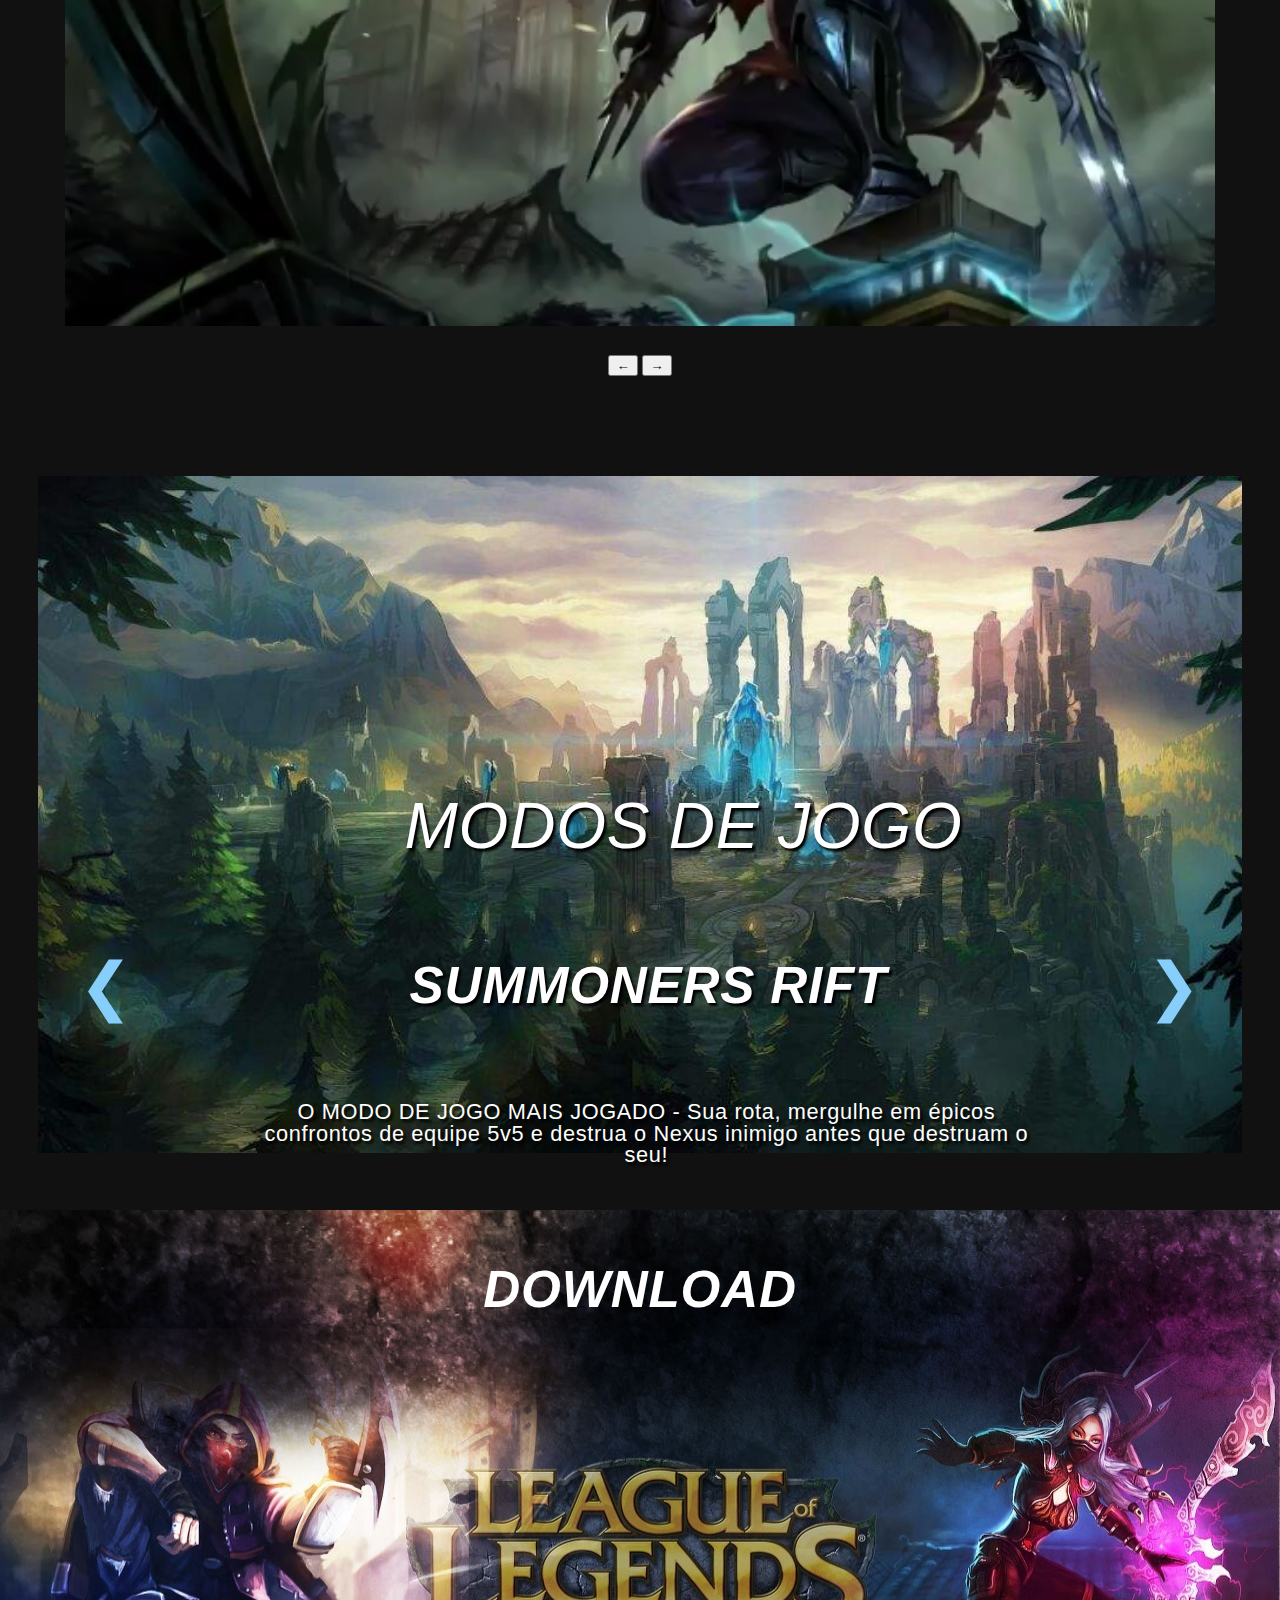
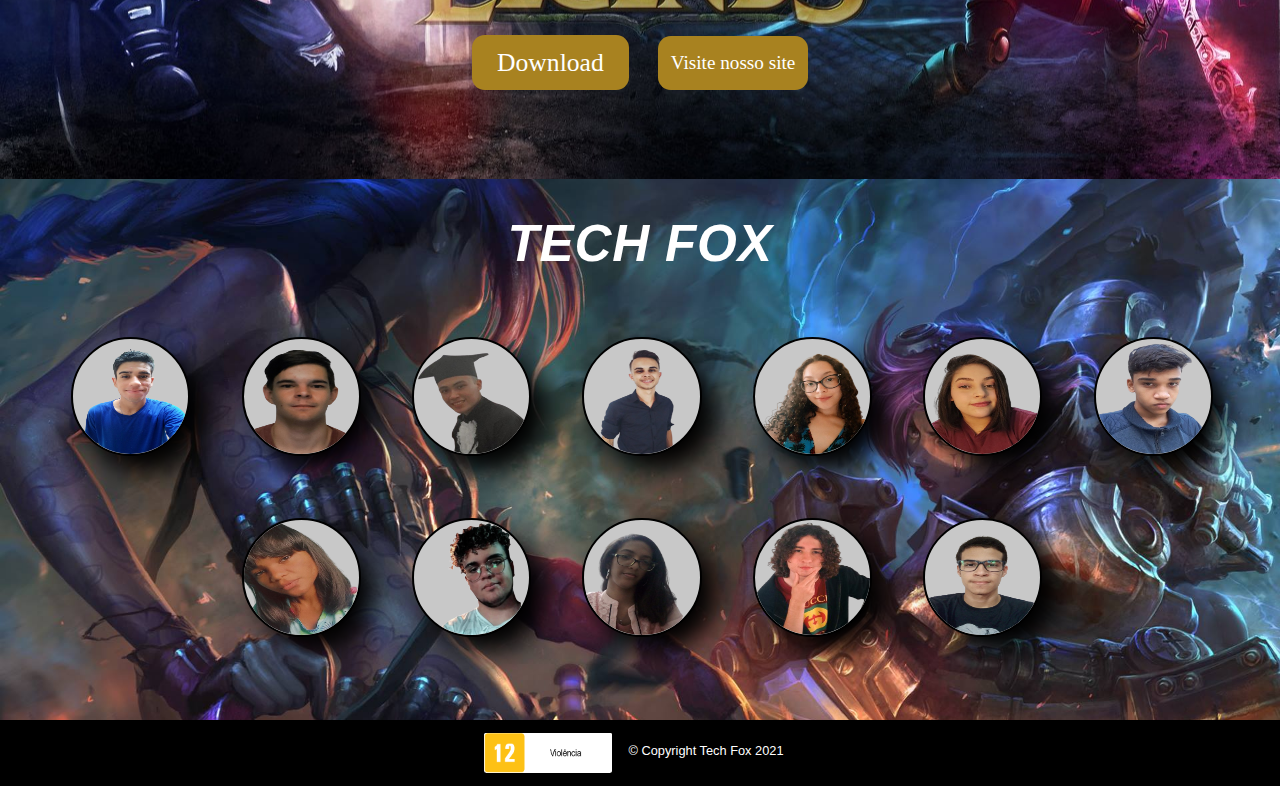
==== commit d55d1170: "Mudanças LP" ====
--- a/index.html
+++ b/index.html
@@ -123,10 +123,6 @@
         <div id="tech-fox">
             <h2 class="titulo-equipe">Tech Fox</h2>
             
-            <div class="tooltip">
-            	<img src="img/Anelmar.png" alt="Imagem do Anelmar" class="equipe">
-  		<span class="tooltiptext">Anelmar Junior <br> <a class="LinkPerfil" target="_blank" href="https://www.linkedin.com/in/anelmar-junior-0770a4175"> Linkedin </a> </span>
-	    </div>
             
             <div class="tooltip"> 
             	<img src="img/Augusto.png" alt="Imagem do Augusto" class="equipe">
@@ -161,13 +157,7 @@
             	<img src="img/Giovanna.png" alt="Imagem da Giovana" class="equipe">
   		<span class="tooltiptext">Giovanna Alyssa <br> <a class="LinkPerfil" target="_blank"  href="https://www.linkedin.com/in/giovanna-alyssa-a12607179"> Linkedin </a>
 </span>
-	    </div>      
-      
-            <div class="tooltip"> 
-            	<img src="img/Luiza.png" alt="Imagem da Luiza" class="equipe">
-  		<span class="tooltiptext">Luiza Cardoso <br> <a class="LinkPerfil" target="_blank"  href="https://www.linkedin.com/in/luiza-cardoso-866336226"> Linkedin </a>
-</span>
-	    </div>      
+	    </div>          
                   
             <div class="tooltip"> 
             	<img src="img/Marllon.png" alt="Imagem do Marllon" class="equipe">
--- a/css/modosJogo.css
+++ b/css/modosJogo.css
@@ -15,8 +15,8 @@
     font-style: italic;
     text-transform: uppercase;
     position: absolute;
-    top: 310vw;
-    right: 32vw;
+    top: 312vw;
+    left: 31.6vw;
     text-shadow: 0.2vw 0.2vw 0.2vw black;
     z-index: 10;
 }
@@ -31,8 +31,8 @@
     font-family: 'Trebuchet MS', 'Lucida Sans Unicode', 'Lucida Grande', 'Lucida Sans', Arial, sans-serif;
     font-style: italic;
     text-transform: uppercase;
-    top:322vw;
-    left: 34%;
+    top:324vw;
+    left: 32%;
     text-shadow: 0.2vw 0.2vw 0.2vw black;
 }
 
@@ -45,7 +45,7 @@
     margin: 2vw auto 2vw auto;
     width: 60%;
     position: absolute;
-    top:332vw;
+    top:334vw;
     left: 20.5%;
     text-shadow: 0.2vw 0.2vw 0.2vw black;
 }
@@ -73,14 +73,14 @@
 
 #left{
    position: absolute;
-   top: 320vw;
+   top: 324vw;
    left: 5vw;
    
 }
 
 #right{
     position: absolute;
-    top:320vw ;
+    top:324vw ;
     right: 5vw;
     
 }
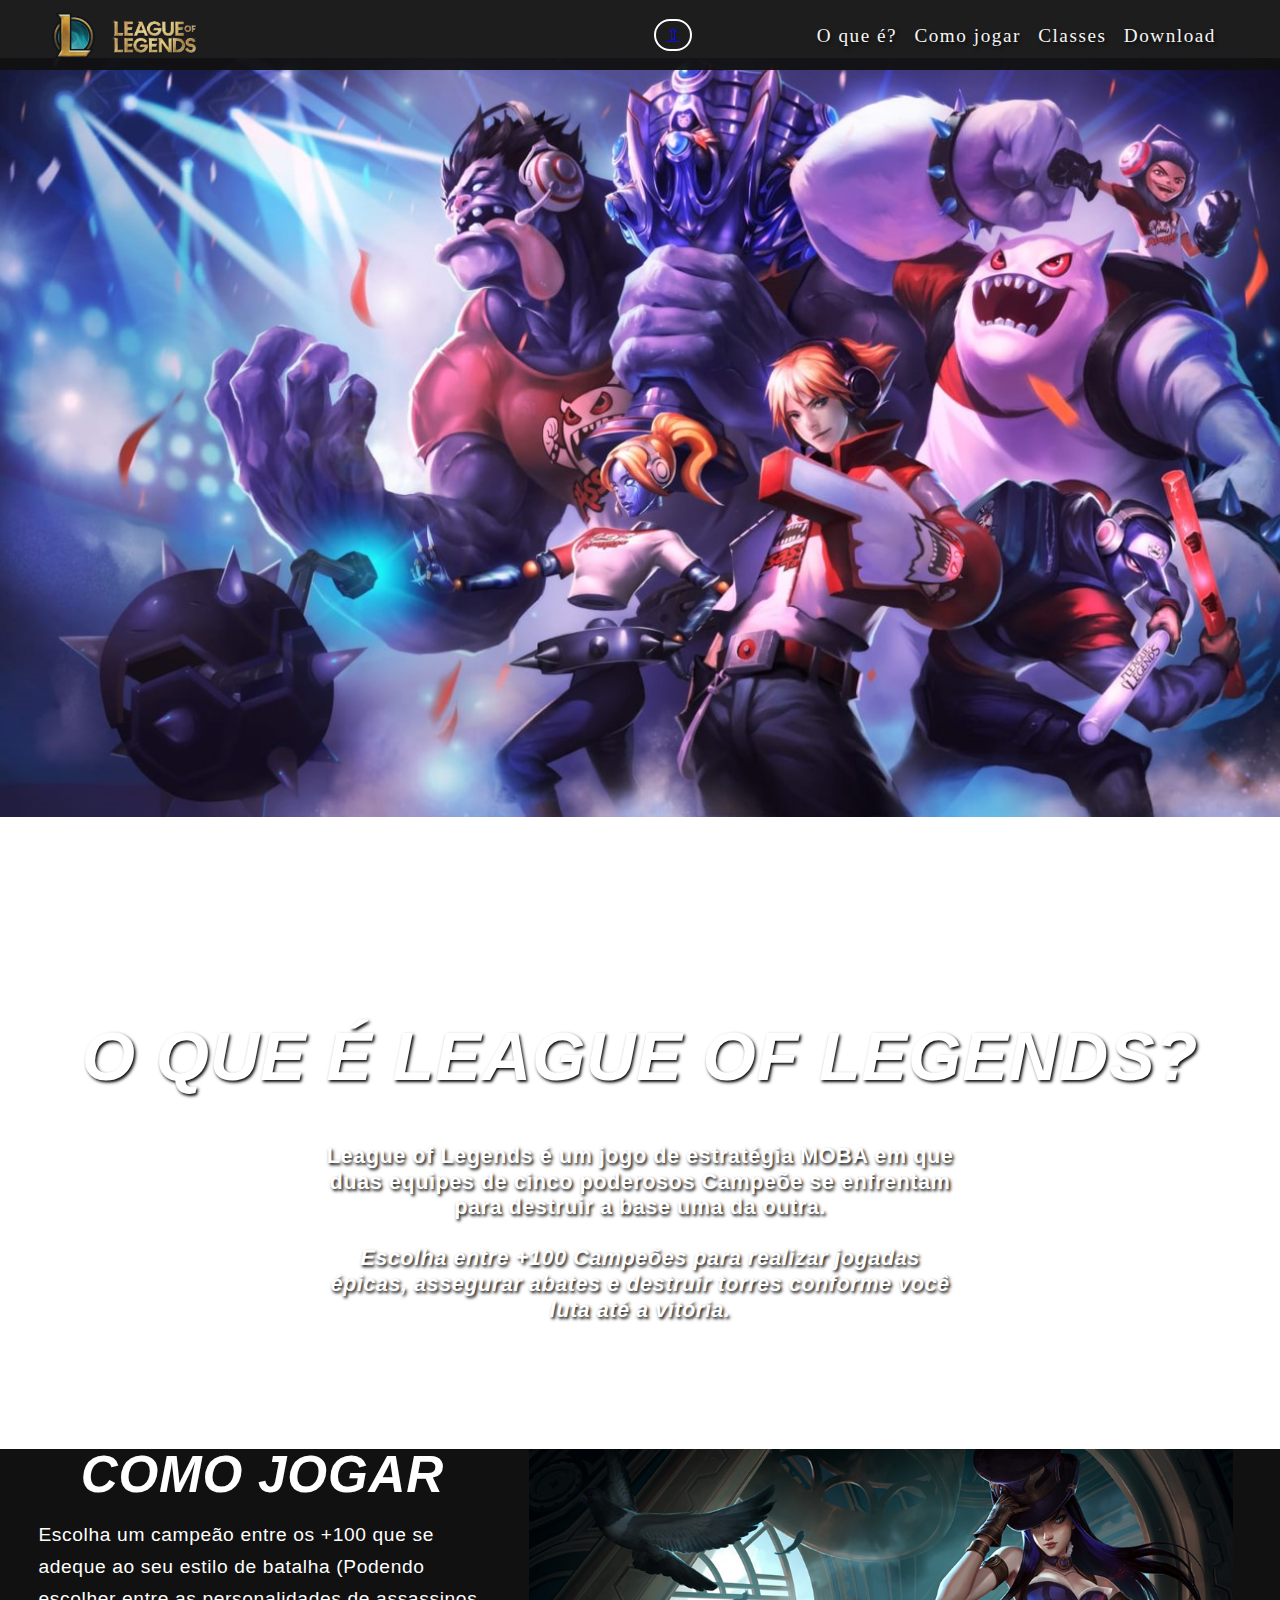
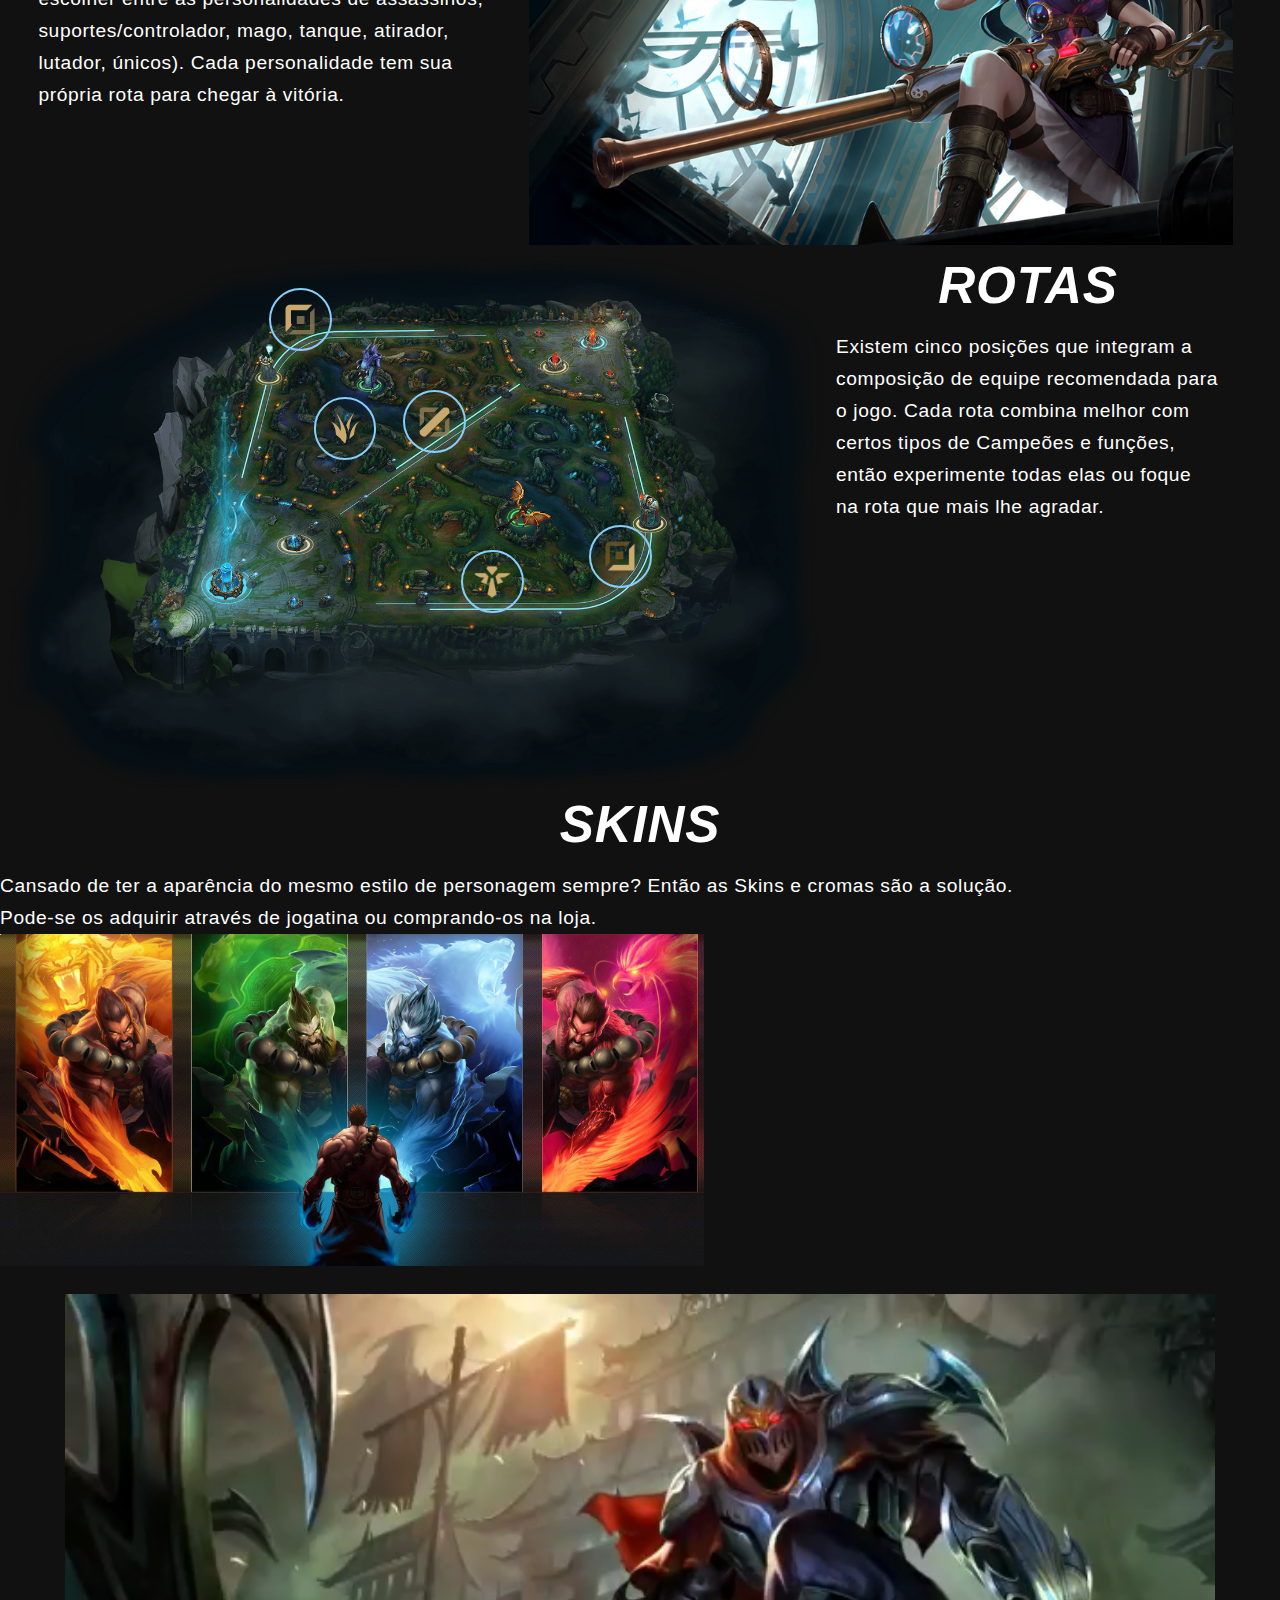
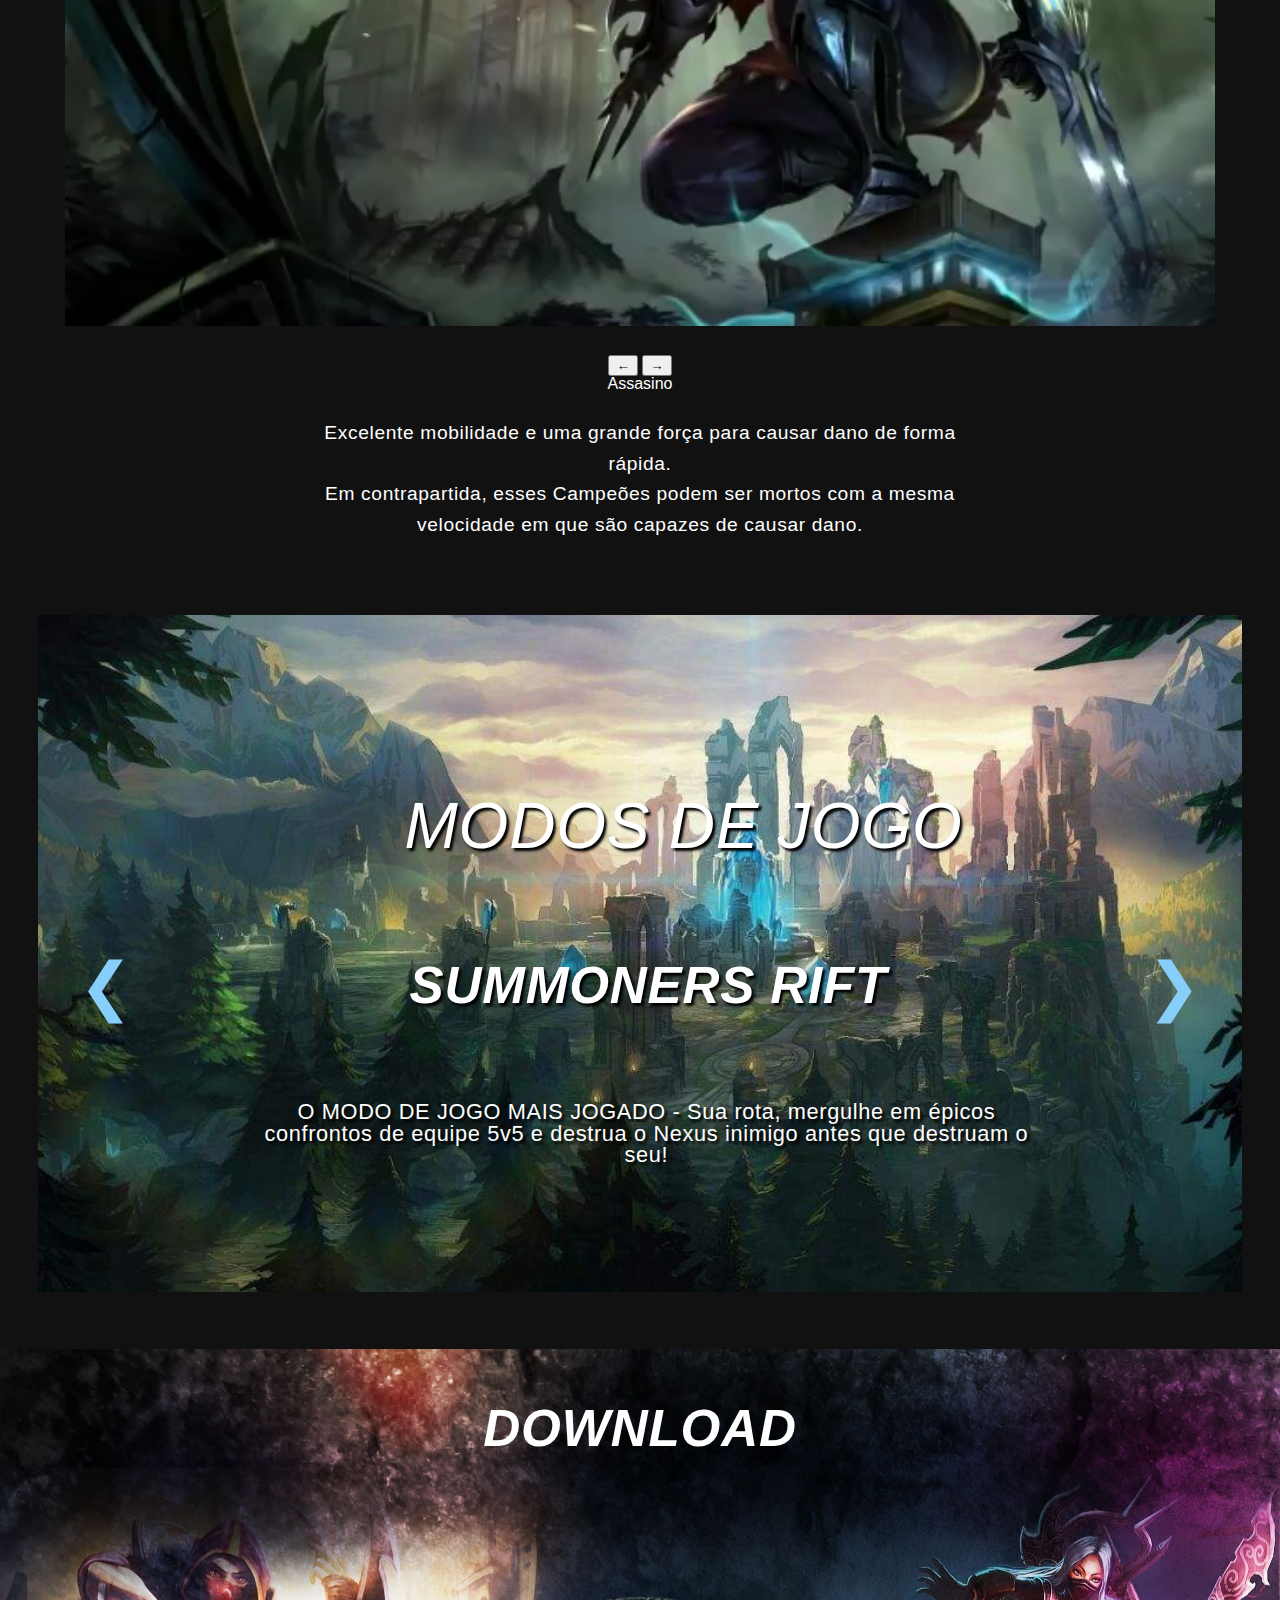
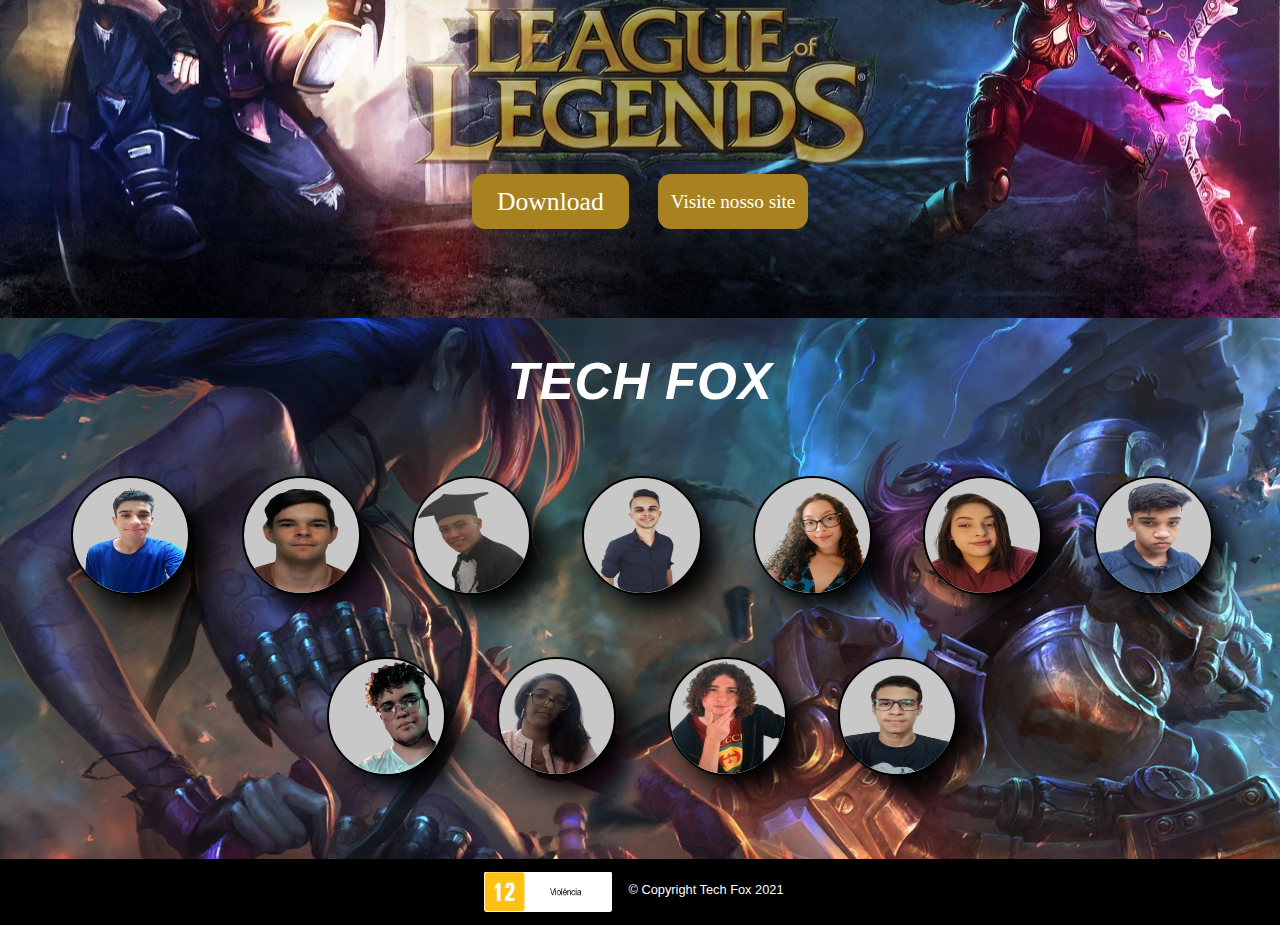
==== commit 706691cb: "Ajustes img" ====
--- a/index.html
+++ b/index.html
@@ -164,13 +164,7 @@
   		<span class="tooltiptext">Marllon Santos <br> <a class="LinkPerfil" target="_blank"  href="https://www.linkedin.com/mwlite/in/marllon-santos-328871220"> Linkedin </a>
 </span>
 	    </div>      
-                              
-            <div class="tooltip"> 
-            	<img src="img/Stéfany.png" alt="Imagem da Stéfany" class="equipe">
-  		<span class="tooltiptext">Stéfany Jesus <br> <a class="LinkPerfil" target="_blank"  href="https://www.linkedin.com/in/stefany-jesus-858876185"> Linkedin </a>
-</span>
-	    </div>      
-                  
+                                 
             <div class="tooltip"> 
             	<img src="img/Thiago.png" alt="Imagem do Tiago" class="equipe">
   		<span class="tooltiptext">Thiago Henrick <br> <a class="LinkPerfil" target="_blank"  href="http://www.linkedin.com/in/thiago-silva-henrick"> Linkedin </a>
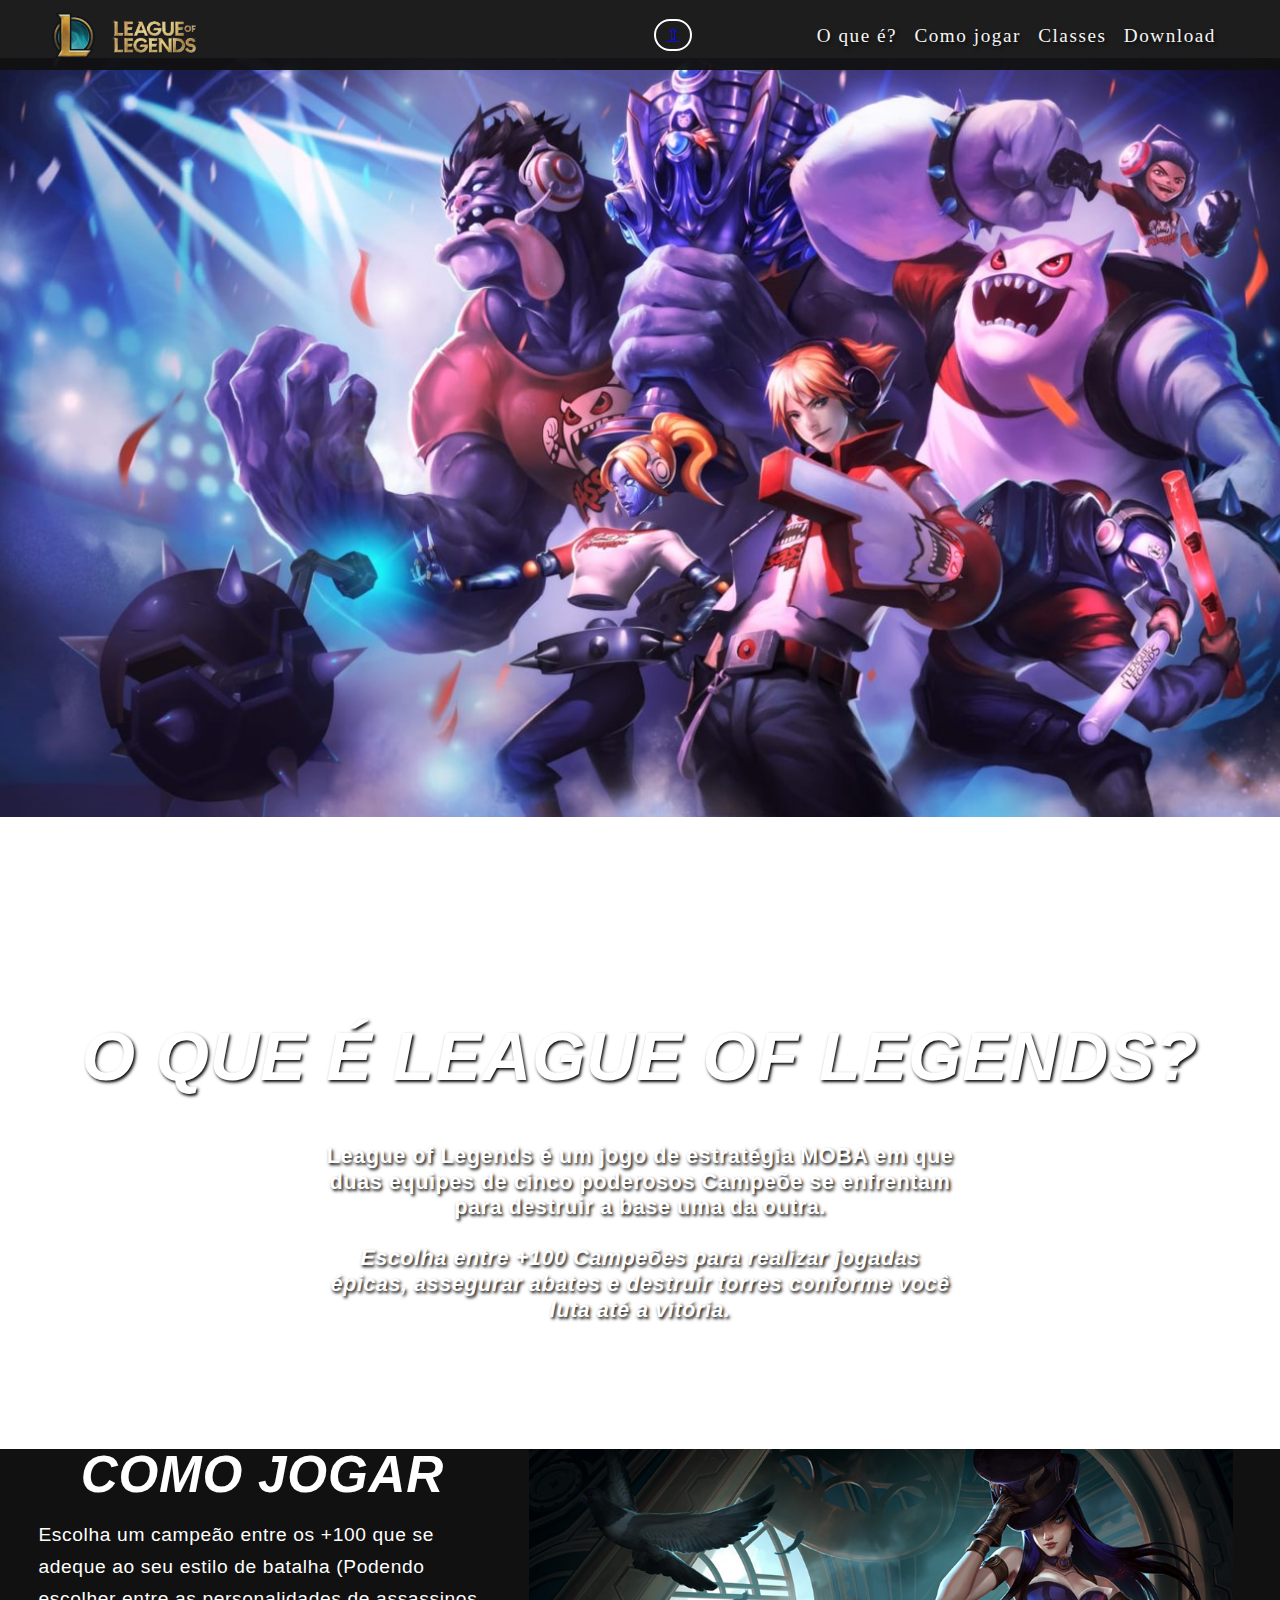
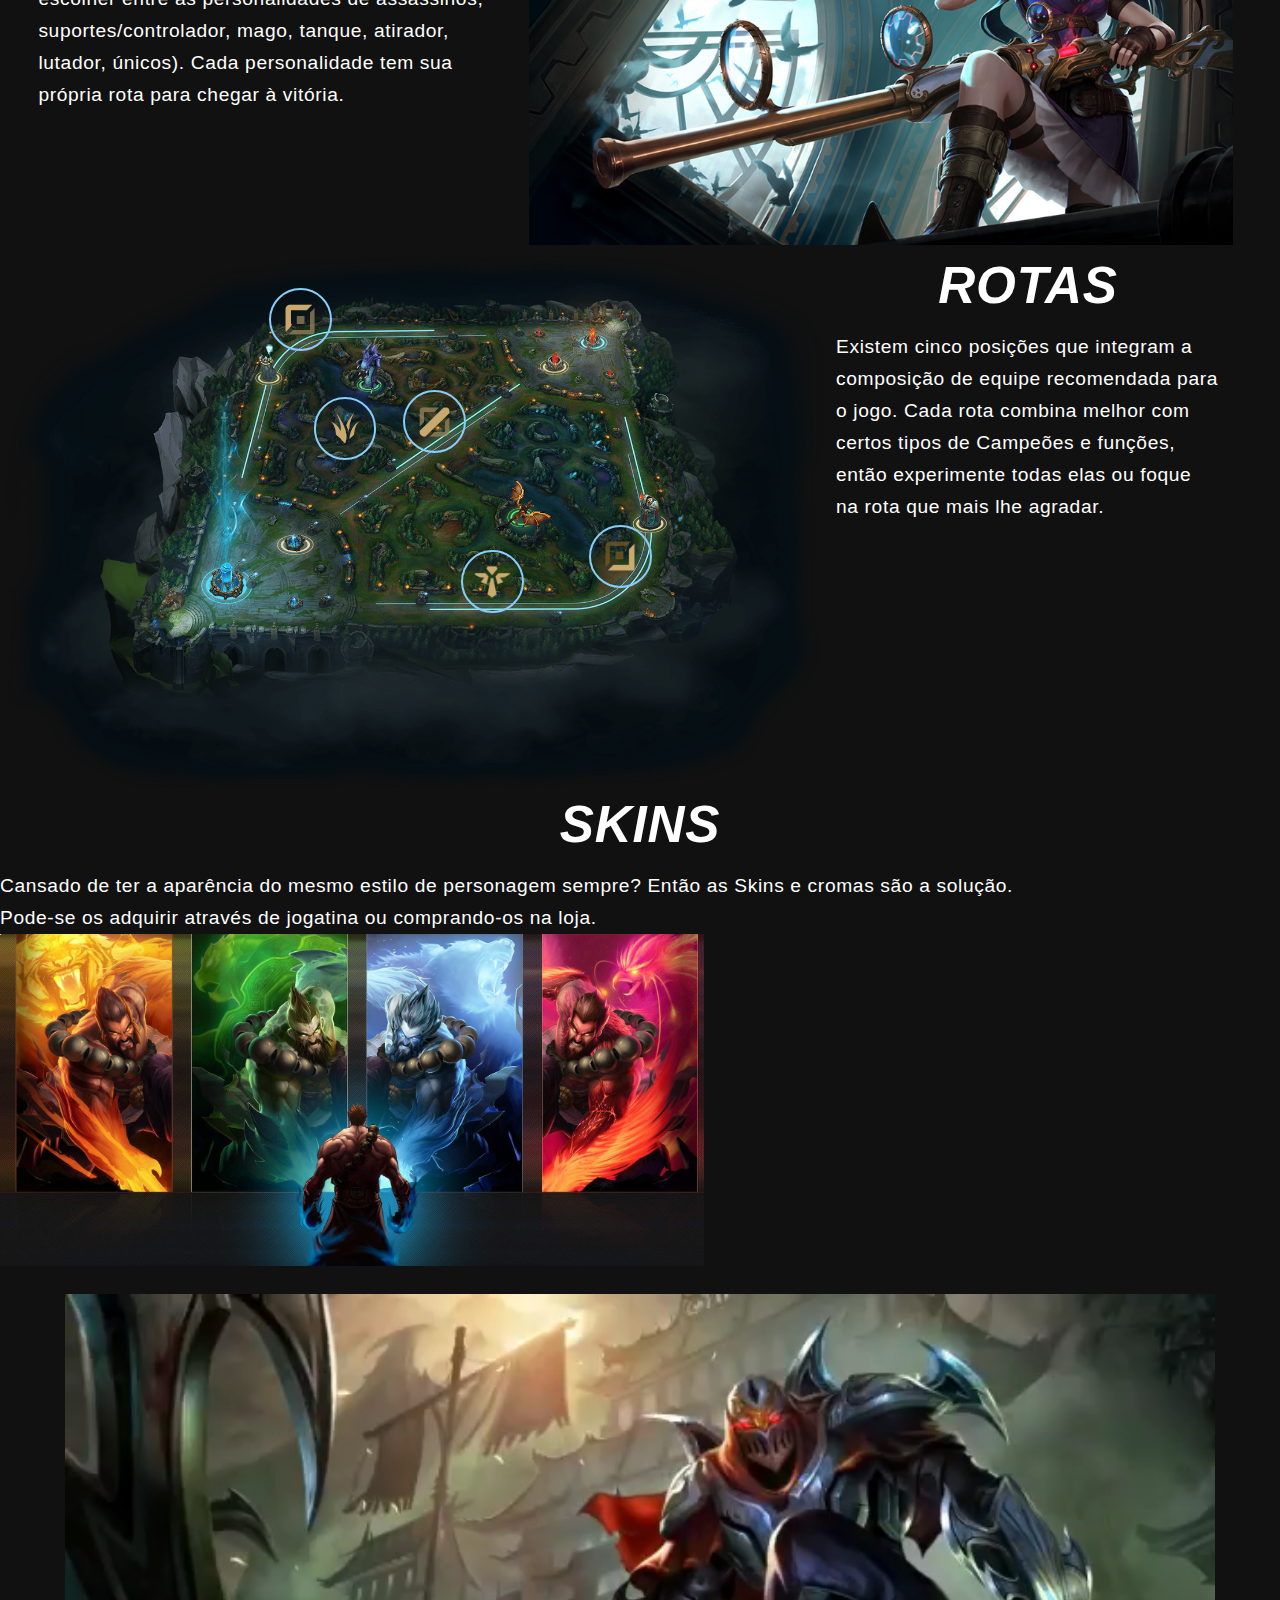
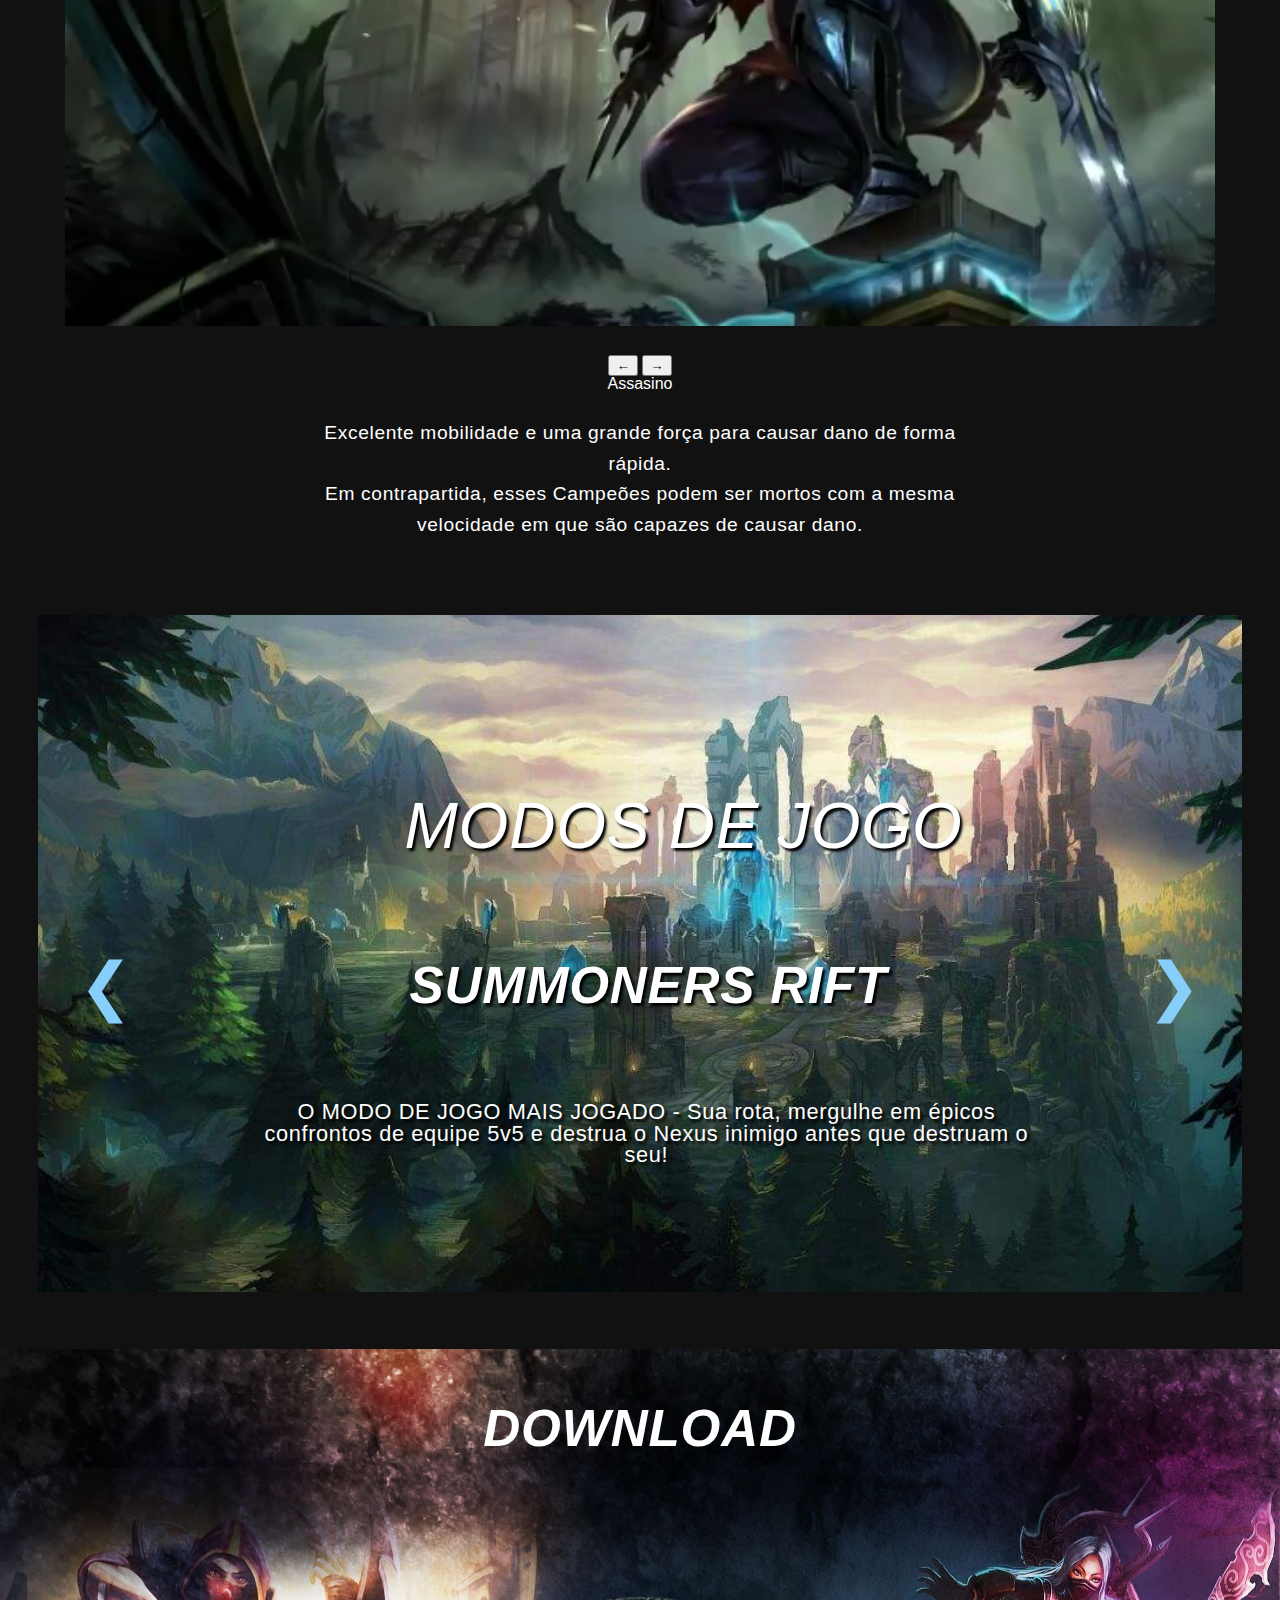
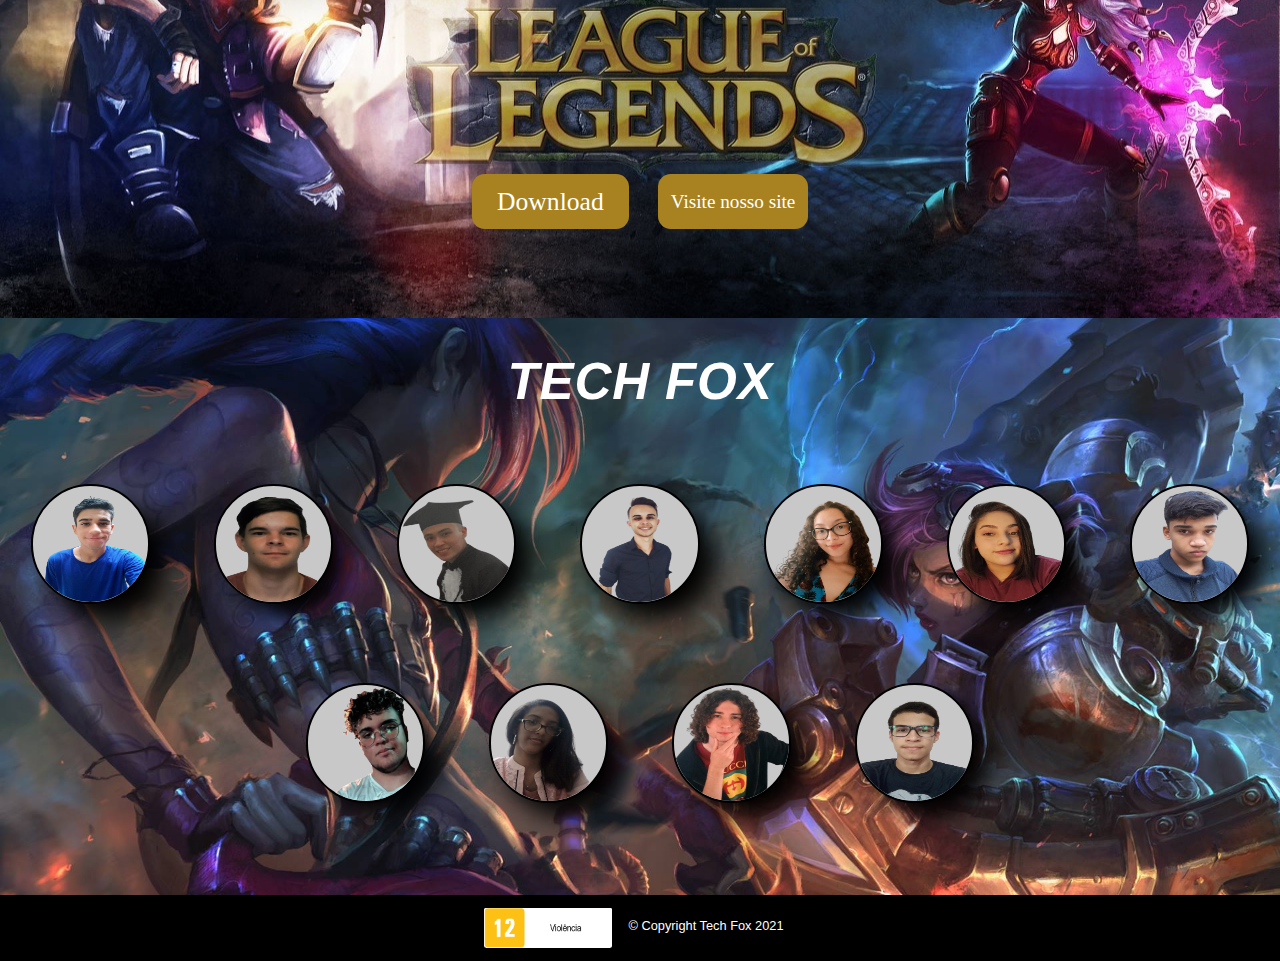
==== commit a4cb4487: "udate imgs" ====
--- a/index.html
+++ b/index.html
@@ -126,67 +126,57 @@
             
             <div class="tooltip"> 
             	<img src="img/Augusto.png" alt="Imagem do Augusto" class="equipe">
-  		<span class="tooltiptext">Augusto Santos <br> <a class="LinkPerfil" target="_blank" href="https://www.linkedin.com/in/augusto-santos-barbosa-maciel-599361225"> Linkedin </a> </span>
+  		    <span class="tooltiptext">Augusto Santos <br> <a class="LinkPerfil" target="_blank" href="https://www.linkedin.com/in/augusto-santos-barbosa-maciel-599361225"> Linkedin </a> </span>
             </div>
       
             <div class="tooltip"> 
             	<img src="img/Diego.png" alt="Imagem do Diego" class="equipe">
-  		        <span class="tooltiptext">Diego S. <br> <a class="LinkPerfil" target="_blank" href="https://www.linkedin.com/in/diego-s-1309161b4/"> Linkedin </a>
-</span>
-	    </div>      
+  		        <span class="tooltiptext">Diego S. <br> <a class="LinkPerfil" target="_blank" href="https://www.linkedin.com/in/diego-s-1309161b4/"> Linkedin </a></span>
+	        </div>      
       
             <div class="tooltip"> 
             	<img src="img/Gabriel-S.png" alt="Imagem do Gabriel S." class="equipe">
-  		<span class="tooltiptext">Gabriel S. <br> <a class="LinkPerfil" target="_blank" href="https://www.linkedin.com/in/gabriel-santa-b%C3%A1rbara"> Linkedin </a>
-</span>
+  		    <span class="tooltiptext">Gabriel S. <br> <a class="LinkPerfil" target="_blank" href="https://www.linkedin.com/in/gabriel-santa-b%C3%A1rbara"> Linkedin </a></span>
 	    </div>      
       
             <div class="tooltip"> 
             	<img src="img/Gabriel-Vanz.png" alt="Imagem do Gabriel Vanz" class="equipe">
-  		<span class="tooltiptext">Gabriel Vanz <br> <a class="LinkPerfil" target="_blank" href="https://www.linkedin.com/in/gabrielvanz/"> Linkedin </a>
-</span>
+  		    <span class="tooltiptext">Gabriel Vanz <br> <a class="LinkPerfil" target="_blank" href="https://www.linkedin.com/in/gabrielvanz/"> Linkedin </a></span>
 	    </div>      
       
             <div class="tooltip"> 
             	<img src="img/Gabriele.png" alt="Imagem da Gabriele" class="equipe">
-  		<span class="tooltiptext">Gabriele Sá <br> <a class="LinkPerfil" target="_blank"  href="https://www.linkedin.com/in/gabriele-s%C3%A1"> Linkedin </a>
-</span>
+  		    <span class="tooltiptext">Gabriele Sá <br> <a class="LinkPerfil" target="_blank"  href="https://www.linkedin.com/in/gabriele-s%C3%A1"> Linkedin </a></span>
 	    </div>      
       
             <div class="tooltip"> 
             	<img src="img/Giovanna.png" alt="Imagem da Giovana" class="equipe">
-  		<span class="tooltiptext">Giovanna Alyssa <br> <a class="LinkPerfil" target="_blank"  href="https://www.linkedin.com/in/giovanna-alyssa-a12607179"> Linkedin </a>
-</span>
+  		    <span class="tooltiptext">Giovanna Alyssa <br> <a class="LinkPerfil" target="_blank"  href="https://www.linkedin.com/in/giovanna-alyssa-a12607179"> Linkedin </a></span>
 	    </div>          
                   
             <div class="tooltip"> 
             	<img src="img/Marllon.png" alt="Imagem do Marllon" class="equipe">
-  		<span class="tooltiptext">Marllon Santos <br> <a class="LinkPerfil" target="_blank"  href="https://www.linkedin.com/mwlite/in/marllon-santos-328871220"> Linkedin </a>
-</span>
+  		    <span class="tooltiptext">Marllon Santos <br> <a class="LinkPerfil" target="_blank"  href="https://www.linkedin.com/mwlite/in/marllon-santos-328871220"> Linkedin </a></span>
 	    </div>      
-                                 
+                                
             <div class="tooltip"> 
             	<img src="img/Thiago.png" alt="Imagem do Tiago" class="equipe">
-  		<span class="tooltiptext">Thiago Henrick <br> <a class="LinkPerfil" target="_blank"  href="http://www.linkedin.com/in/thiago-silva-henrick"> Linkedin </a>
-</span>
+  		    <span class="tooltiptext">Thiago Henrick <br> <a class="LinkPerfil" target="_blank"  href="http://www.linkedin.com/in/thiago-silva-henrick"> Linkedin </a></span>
 	    </div>      
                   
             <div class="tooltip"> 
             	<img src="img/Vitória.png" alt="Imagem da Vitória" class="equipe">
-  		<span class="tooltiptext">Vitória Barbosa <br> <a class="LinkPerfil" target="_blank"  href="https://www.linkedin.com/in/vitoriabarbosaa"> Linkedin </a>
-</span>
+  		    <span class="tooltiptext">Vitória Barbosa <br> <a class="LinkPerfil" target="_blank"  href="https://www.linkedin.com/in/vitoriabarbosaa"> Linkedin </a></span>
 	    </div>      
                   
             <div class="tooltip"> 
             	<img src="img/Wendel.png" alt="Imagem do Wendel" class="equipe">
-  		<span class="tooltiptext">Wendel Henrique <br> <a class="LinkPerfil" target="_blank"  href="https://www.linkedin.com/in/wendelhenriquewhp/"> Linkedin </a>
-</span>
+  		    <span class="tooltiptext">Wendel Henrique <br> <a class="LinkPerfil" target="_blank"  href="https://www.linkedin.com/in/wendelhenriquewhp/"> Linkedin </a></span>
 	    </div>      
                   
             <div class="tooltip"> 
             	<img src="img/Yuri.png" alt="Imagem do Yuri" class="equipe">
-  		<span class="tooltiptext">Yuri Andre <br> <a class="LinkPerfil" target="_blank"  href="https://www.linkedin.com/in/yuriandrre"> Linkedin </a>
-</span>
+  		    <span class="tooltiptext">Yuri Andre <br> <a class="LinkPerfil" target="_blank"  href="https://www.linkedin.com/in/yuriandrre"> Linkedin </a></span>
 	    </div>      
 
         </div>     
--- a/css/rodape.css
+++ b/css/rodape.css
@@ -29,7 +29,7 @@
 .equipe {
     width: 9vw;
     height: 9vw;
-    margin: 1.3vw 0vw;
+    margin: 2vw 0;
     display: inline-block;
     border: 2px solid black;
     box-shadow: 1.2vw 1.2vw 2vw black;
@@ -65,8 +65,8 @@
   position: relative;
   display: inline-block;
   border-bottom: 0.1vw dotted black;
-  width: 9vw;
-  height: 9vw;
+  width: 10vw;
+  height: 10vw;
   border-radius: 50%;
   margin: 2vw;
 
